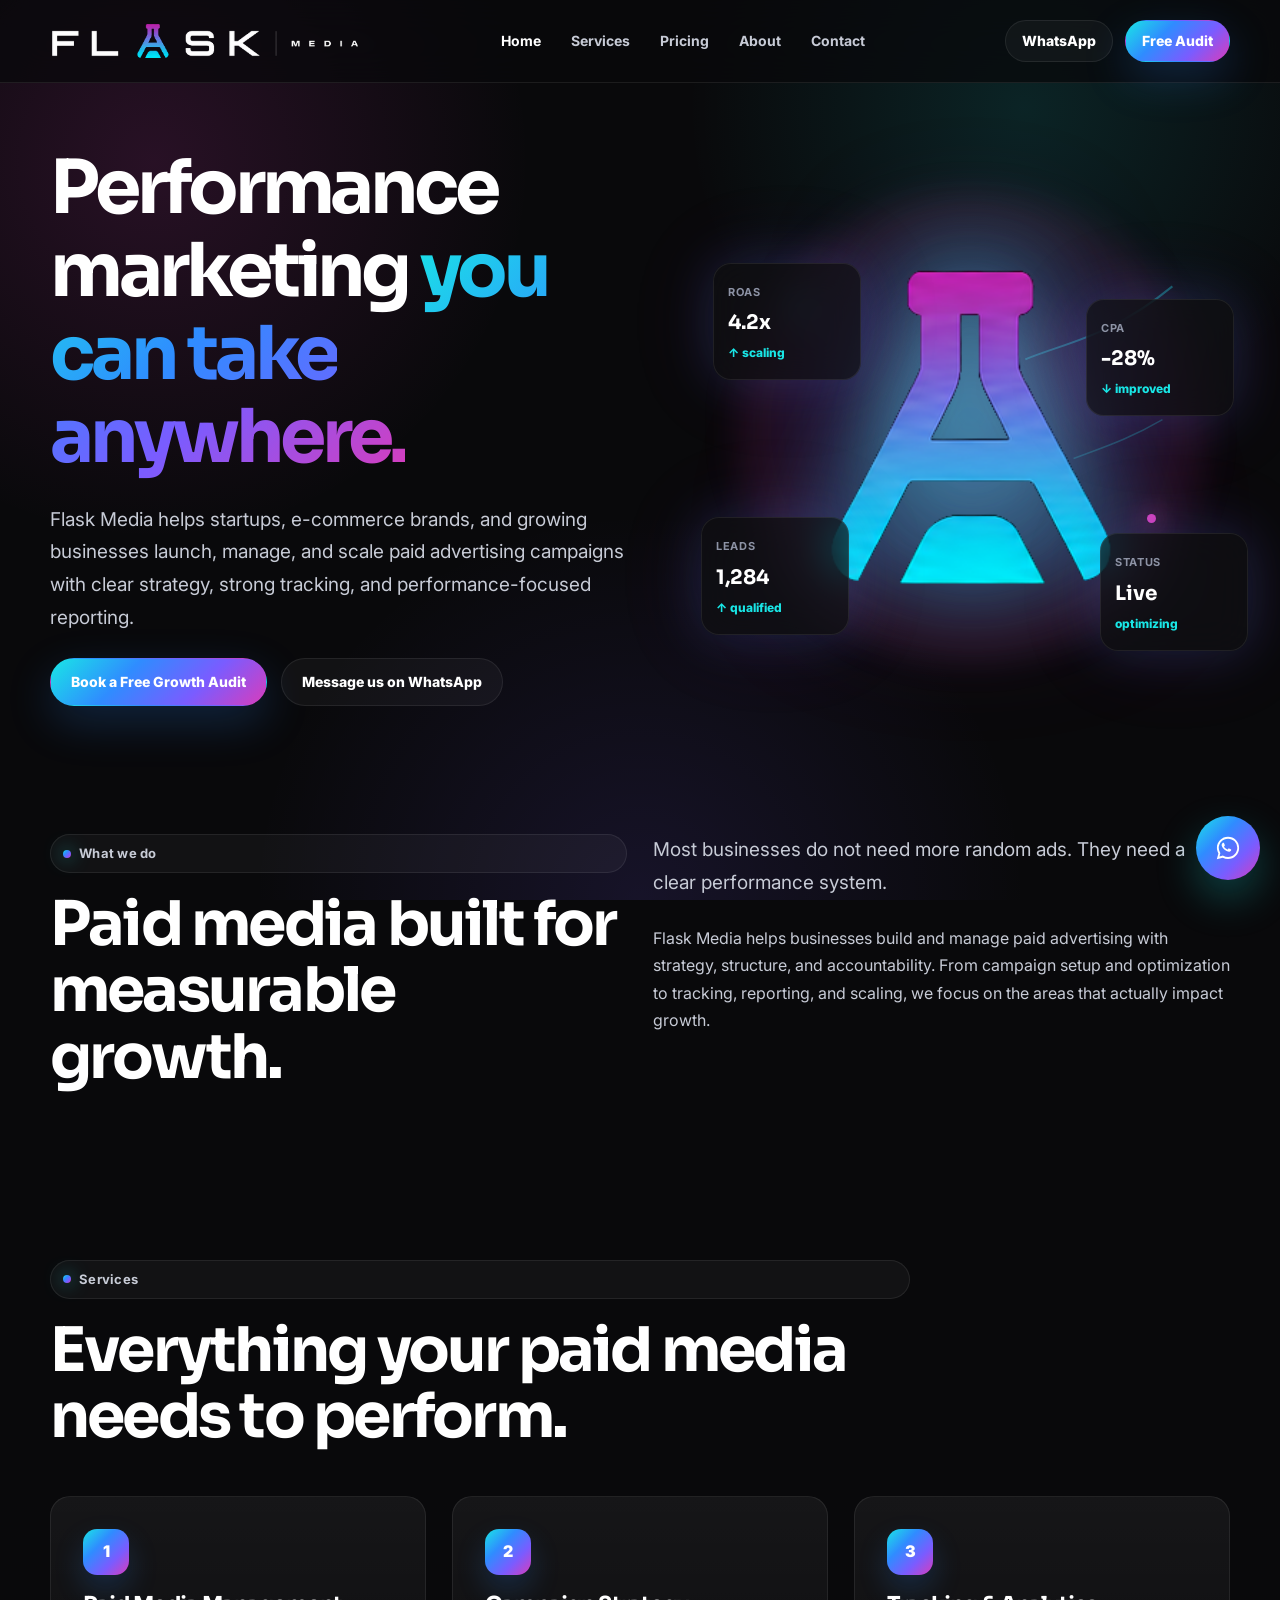
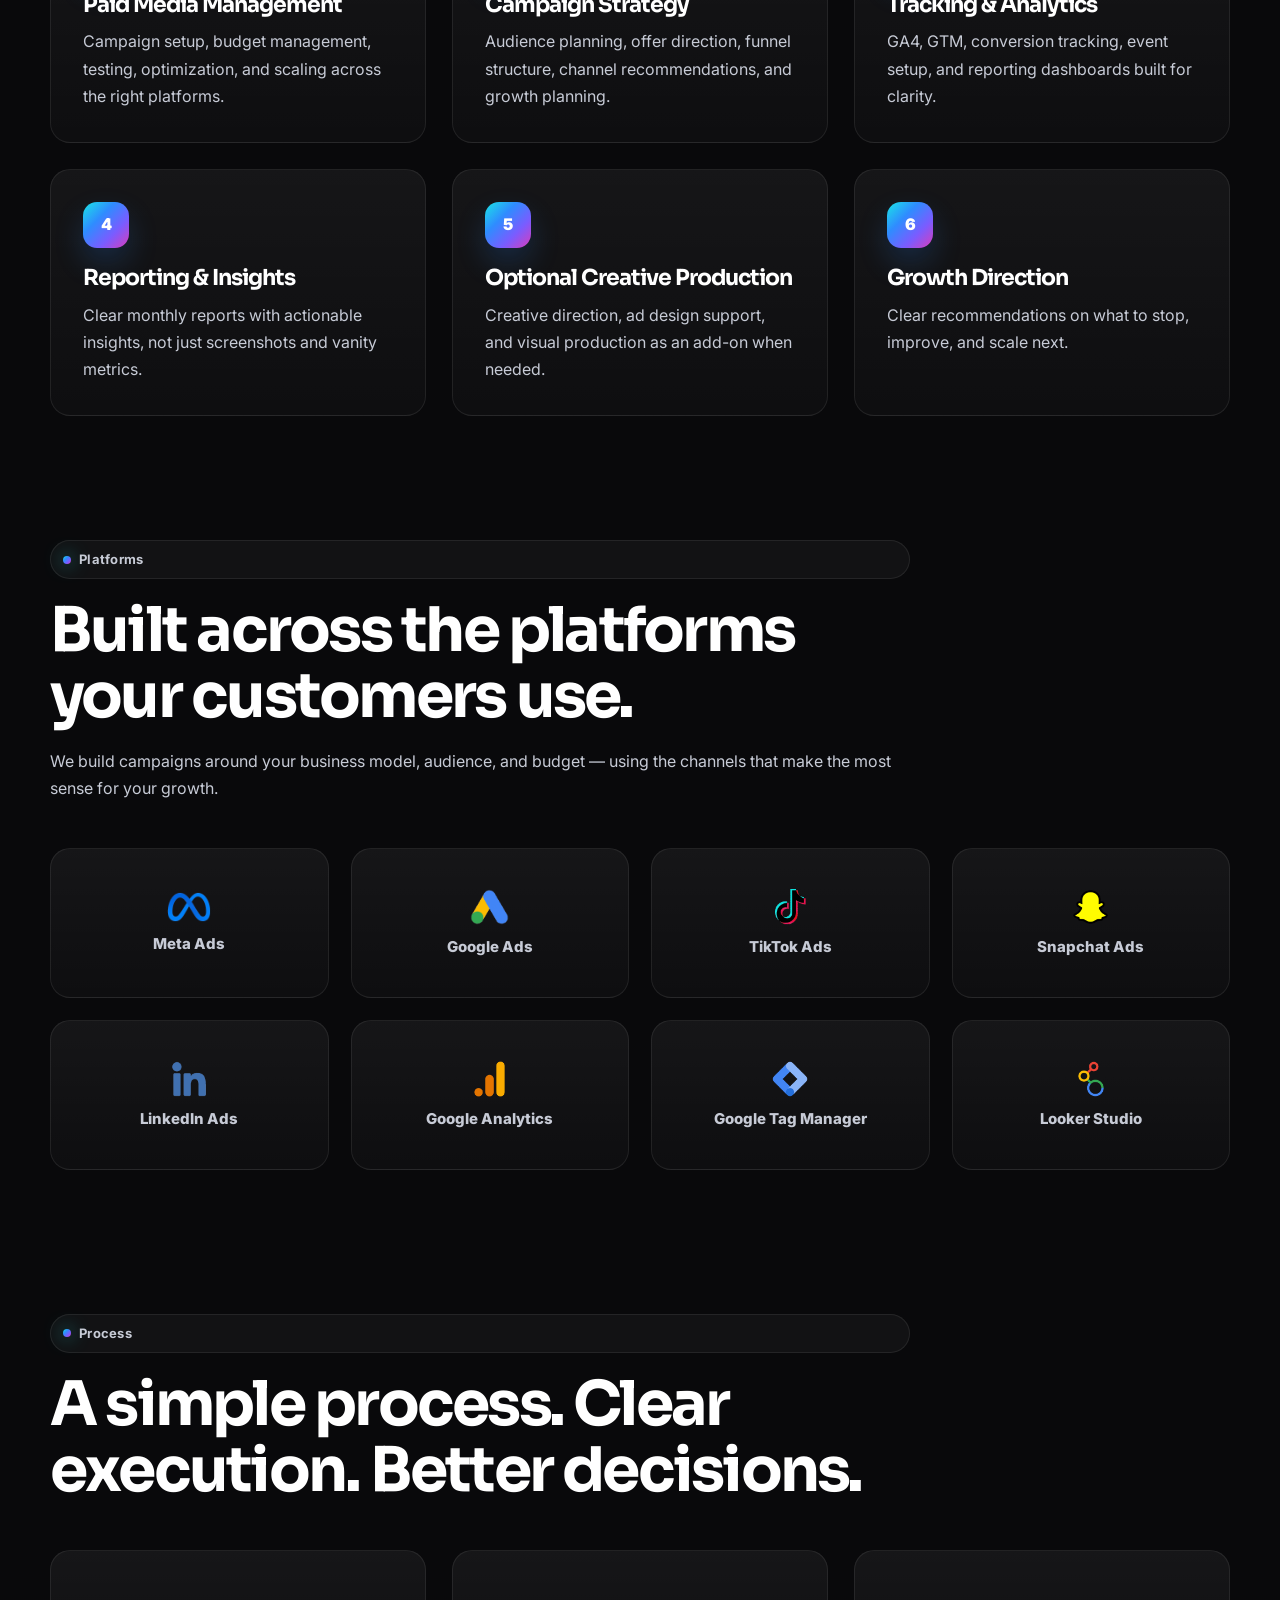
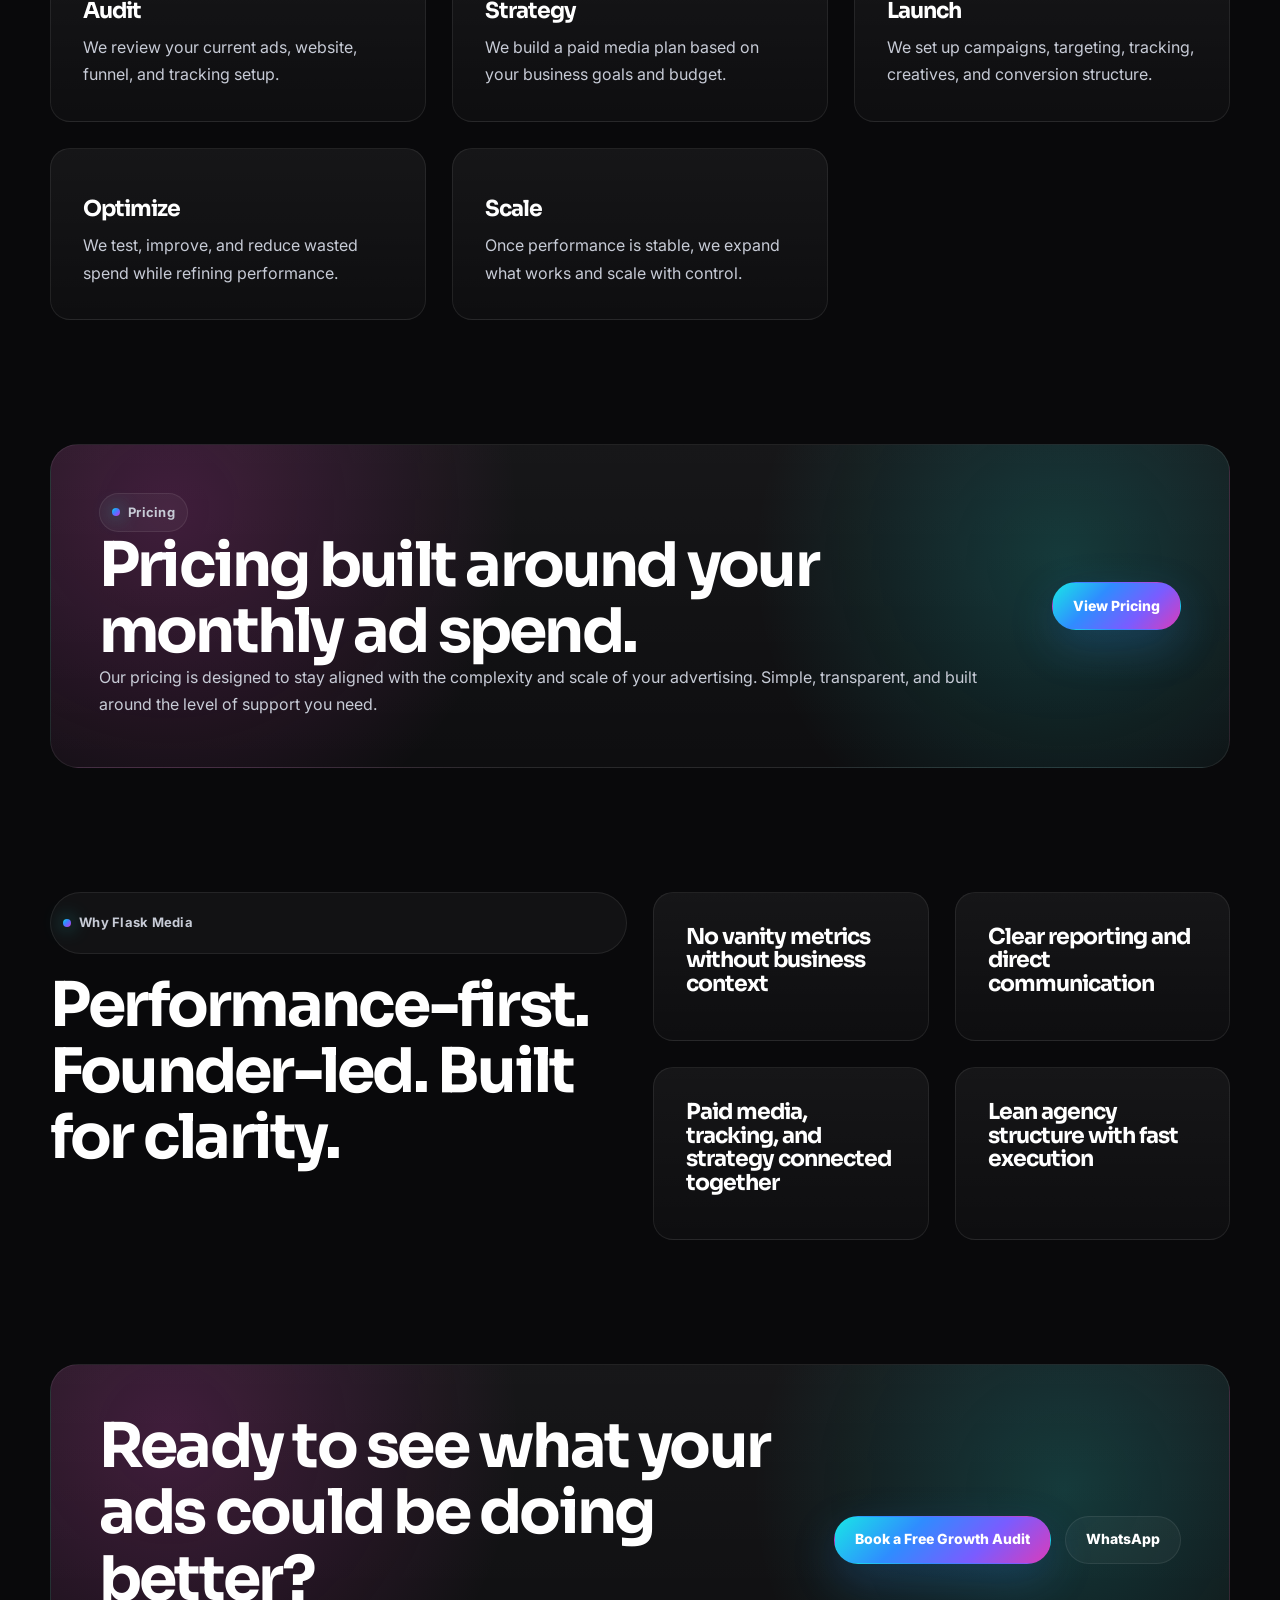
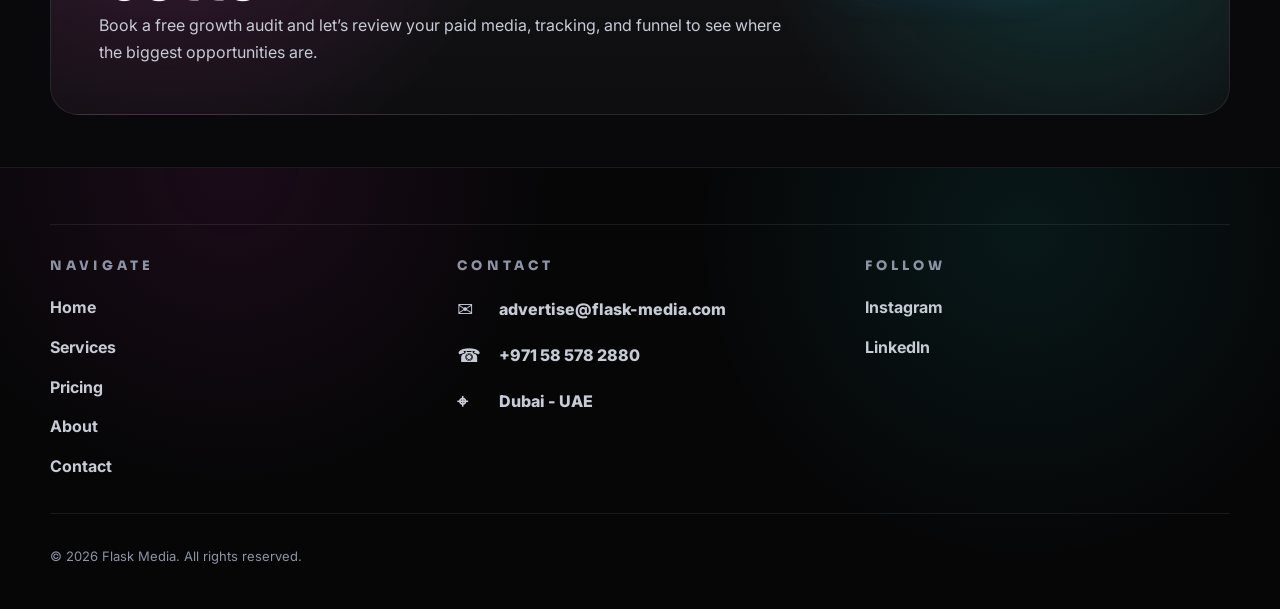
==== index.html @ ee236c41 "update" ====
<!doctype html>
<html lang="en">

<head>
  <!-- Google Tag Manager -->
  <script>(function (w, d, s, l, i) {
      w[l] = w[l] || []; w[l].push({
        'gtm.start':
          new Date().getTime(), event: 'gtm.js'
      }); var f = d.getElementsByTagName(s)[0],
        j = d.createElement(s), dl = l != 'dataLayer' ? '&l=' + l : ''; j.async = true; j.src =
          'https://www.googletagmanager.com/gtm.js?id=' + i + dl; f.parentNode.insertBefore(j, f);
    })(window, document, 'script', 'dataLayer', 'GTM-PZXGPVW9');</script>
  <!-- End Google Tag Manager -->
  <meta charset="utf-8">
  <meta name="viewport" content="width=device-width, initial-scale=1">
  <title>Flask Media | Performance Marketing Agency</title>
  <meta name="description"
    content="Paid media management, tracking, reporting, and growth strategy for startups, e-commerce brands, and growing businesses.">
  <meta property="og:title" content="Flask Media | Performance Marketing Agency">
  <meta property="og:description" content="Performance marketing you can take anywhere.">
  <meta property="og:image" content="assets/images/og-image.jpg">
  <link rel="icon" href="assets/images/favicon.png">
  <link rel="stylesheet" href="assets/css/style.css">
</head>

<body>
  <header class="site-header">
    <div class="container nav-wrap"><a class="logo" href="index.html"><img src="assets/images/flask-media-logo.png"
          alt="Flask Media logo"><span class="logo-fallback" style="display:none">FLASK MEDIA</span></a>
      <nav class="nav-links"><a class="active" href="index.html">Home</a><a href="services.html">Services</a><a
          href="pricing.html">Pricing</a><a href="about.html">About</a><a href="contact.html">Contact</a></nav>
      <div class="header-actions"><a class="btn btn-secondary btn-small" data-whatsapp>WhatsApp</a><a
          class="btn btn-primary btn-small" href="contact.html">Free Audit</a><button class="mobile-toggle"
          aria-label="Open menu"><span></span><span></span><span></span></button></div>
    </div>
  </header>
  <main>
    <section class="hero">
      <div class="container hero-grid">
        <div class="hero-copy reveal">
          <h1>Performance marketing <span class="gradient-text">you can take anywhere.</span></h1>
          <p class="lead">Flask Media helps startups, e-commerce brands, and growing businesses launch, manage, and
            scale paid advertising campaigns with clear strategy, strong tracking, and performance-focused reporting.
          </p>
          <div class="hero-ctas"><a href="contact.html" class="btn btn-primary">Book a Free Growth Audit</a><a
              class="btn btn-secondary" data-whatsapp>Message us on WhatsApp</a></div>
        </div>
        <div class="hero-visual reveal">
          <div class="hero-orb"></div><svg class="signal-lines" viewBox="0 0 520 520" fill="none" aria-hidden="true">
            <path d="M48 350 C122 278 176 322 238 242 C306 156 362 192 462 110" stroke="url(#lineGrad)" stroke-width="2"
              opacity=".65" />
            <path d="M72 390 C160 360 202 412 282 332 C336 280 384 284 452 244" stroke="url(#lineGrad)"
              stroke-width="1.5" opacity=".45" />
            <defs>
              <linearGradient id="lineGrad" x1="0" y1="0" x2="520" y2="0">
                <stop stop-color="#19E6E6" />
                <stop offset=".55" stop-color="#7A5CFF" />
                <stop offset="1" stop-color="#D93CBB" />
              </linearGradient>
            </defs>
          </svg>
          <div class="hero-emblem">
            <div class="orbit"></div>
            <div class="brand-emblem-core"><span class="emblem-halo"></span><img class="emblem-img"
                src="assets/images/flask-media-emblem.png" alt="Flask Media animated emblem"></div>
          </div>
          <div class="metric-card metric-1"><small>ROAS</small><strong>4.2x</strong><span class="up">↑ scaling</span>
          </div>
          <div class="metric-card metric-2"><small>CPA</small><strong>-28%</strong><span class="up">↓ improved</span>
          </div>
          <div class="metric-card metric-3"><small>Leads</small><strong>1,284</strong><span class="up">↑
              qualified</span></div>
          <div class="metric-card metric-4"><small>Status</small><strong>Live</strong><span class="up">optimizing</span>
          </div>
        </div>
      </div>
    </section>
    <section class="section">
      <div class="container grid-2">
        <div class="section-head reveal"><span class="eyebrow">What we do</span>
          <h2>Paid media built for measurable growth.</h2>
        </div>
        <div class="reveal">
          <p class="lead">Most businesses do not need more random ads. They need a clear performance system.</p><br>
          <p>Flask Media helps businesses build and manage paid advertising with strategy, structure, and
            accountability. From campaign setup and optimization to tracking, reporting, and scaling, we focus on the
            areas that actually impact growth.</p>
        </div>
      </div>
    </section>
    <section class="section section-tight">
      <div class="container">
        <div class="section-head reveal"><span class="eyebrow">Services</span>
          <h2>Everything your paid media needs to perform.</h2>
        </div>
        <div class="grid-3">
          <article class="card reveal">
            <div class="icon-badge">1</div>
            <h3>Paid Media Management</h3>
            <p>Campaign setup, budget management, testing, optimization, and scaling across the right platforms.</p>
          </article>
          <article class="card reveal">
            <div class="icon-badge">2</div>
            <h3>Campaign Strategy</h3>
            <p>Audience planning, offer direction, funnel structure, channel recommendations, and growth planning.</p>
          </article>
          <article class="card reveal">
            <div class="icon-badge">3</div>
            <h3>Tracking & Analytics</h3>
            <p>GA4, GTM, conversion tracking, event setup, and reporting dashboards built for clarity.</p>
          </article>
          <article class="card reveal">
            <div class="icon-badge">4</div>
            <h3>Reporting & Insights</h3>
            <p>Clear monthly reports with actionable insights, not just screenshots and vanity metrics.</p>
          </article>
          <article class="card reveal">
            <div class="icon-badge">5</div>
            <h3>Optional Creative Production</h3>
            <p>Creative direction, ad design support, and visual production as an add-on when needed.</p>
          </article>
          <article class="card reveal">
            <div class="icon-badge">6</div>
            <h3>Growth Direction</h3>
            <p>Clear recommendations on what to stop, improve, and scale next.</p>
          </article>
        </div>
      </div>
    </section>
    <section class="section">
      <div class="container">
        <div class="section-head reveal"><span class="eyebrow">Platforms</span>
          <h2>Built across the platforms your customers use.</h2>
          <p>We build campaigns around your business model, audience, and budget — using the channels that make the most
            sense for your growth.</p>
        </div>
        <div class="grid-4">
          <div class="card platform-card reveal">
  <img class="platform-logo" src="assets/images/platforms/meta.svg" alt="Meta Ads logo">
  <strong>Meta Ads</strong>
</div>

<div class="card platform-card reveal">
  <img class="platform-logo" src="assets/images/platforms/google-ads.svg" alt="Google Ads logo">
  <strong>Google Ads</strong>
</div>

<div class="card platform-card reveal">
  <img class="platform-logo" src="assets/images/platforms/tiktok.svg" alt="TikTok Ads logo">
  <strong>TikTok Ads</strong>
</div>

<div class="card platform-card reveal">
  <img class="platform-logo" src="assets/images/platforms/snapchat.svg" alt="Snapchat Ads logo">
  <strong>Snapchat Ads</strong>
</div>

<div class="card platform-card reveal">
  <img class="platform-logo" src="assets/images/platforms/linkedin.svg" alt="LinkedIn Ads logo">
  <strong>LinkedIn Ads</strong>
</div>

<div class="card platform-card reveal">
  <img class="platform-logo" src="assets/images/platforms/google-analytics.svg" alt="Google Analytics logo">
  <strong>Google Analytics</strong>
</div>

<div class="card platform-card reveal">
  <img class="platform-logo" src="assets/images/platforms/gtm.svg" alt="Google Tag Manager logo">
  <strong>Google Tag Manager</strong>
</div>

<div class="card platform-card reveal">
  <img class="platform-logo" src="assets/images/platforms/looker-studio.svg" alt="Looker Studio logo">
  <strong>Looker Studio</strong>
</div>
        </div>
      </div>
    </section>
    <section class="section">
      <div class="container">
        <div class="section-head reveal"><span class="eyebrow">Process</span>
          <h2>A simple process. Clear execution. Better decisions.</h2>
        </div>
        <div class="grid-3 process">
          <article class="card process-card reveal">
            <h3>Audit</h3>
            <p>We review your current ads, website, funnel, and tracking setup.</p>
          </article>
          <article class="card process-card reveal">
            <h3>Strategy</h3>
            <p>We build a paid media plan based on your business goals and budget.</p>
          </article>
          <article class="card process-card reveal">
            <h3>Launch</h3>
            <p>We set up campaigns, targeting, tracking, creatives, and conversion structure.</p>
          </article>
          <article class="card process-card reveal">
            <h3>Optimize</h3>
            <p>We test, improve, and reduce wasted spend while refining performance.</p>
          </article>
          <article class="card process-card reveal">
            <h3>Scale</h3>
            <p>Once performance is stable, we expand what works and scale with control.</p>
          </article>
        </div>
      </div>
    </section>
    <section class="section-tight">
      <div class="container cta-band reveal">
        <div><span class="eyebrow">Pricing</span>
          <h2>Pricing built around your monthly ad spend.</h2>
          <p>Our pricing is designed to stay aligned with the complexity and scale of your advertising. Simple,
            transparent, and built around the level of support you need.</p>
        </div><a class="btn btn-primary" href="pricing.html">View Pricing</a>
      </div>
    </section>
    <section class="section">
      <div class="container grid-2">
        <div class="section-head reveal"><span class="eyebrow">Why Flask Media</span>
          <h2>Performance-first. Founder-led. Built for clarity.</h2>
        </div>
        <div class="grid-2">
          <div class="card reveal">
            <h3>No vanity metrics without business context</h3>
          </div>
          <div class="card reveal">
            <h3>Clear reporting and direct communication</h3>
          </div>
          <div class="card reveal">
            <h3>Paid media, tracking, and strategy connected together</h3>
          </div>
          <div class="card reveal">
            <h3>Lean agency structure with fast execution</h3>
          </div>
        </div>
      </div>
    </section>
    <section class="section-tight">
      <div class="container cta-band reveal">
        <div>
          <h2>Ready to see what your ads could be doing better?</h2>
          <p>Book a free growth audit and let’s review your paid media, tracking, and funnel to see where the biggest
            opportunities are.</p>
        </div>
        <div class="hero-ctas"><a class="btn btn-primary" href="contact.html">Book a Free Growth Audit</a><a
            class="btn btn-secondary" data-whatsapp>WhatsApp</a></div>
      </div>
    </section>
  </main>
  <footer class="site-footer">
    <div class="container">
      <div class="footer-directory">
        <div class="footer-column">
          <h3>NAVIGATE</h3>
          <div class="footer-links">
            <a href="index.html">Home</a>
            <a href="services.html">Services</a>
            <a href="pricing.html">Pricing</a>
            <a href="about.html">About</a>
            <a href="contact.html">Contact</a>
          </div>
        </div>

        <div class="footer-column">
          <h3>CONTACT</h3>
          <div class="footer-contact-list">
            <a href="mailto:advertise@flask-media.com">
              <span class="contact-icon" aria-hidden="true">✉</span>
              <span>advertise@flask-media.com</span>
            </a>
            <a href="tel:+971585782880">
              <span class="contact-icon" aria-hidden="true">☎</span>
              <span>+971 58 578 2880</span>
            </a>
            <span class="footer-location">
              <span class="contact-icon" aria-hidden="true">⌖</span>
              <span>Dubai - UAE</span>
            </span>
          </div>
        </div>

        <div class="footer-column">
          <h3>FOLLOW</h3>
          <div class="footer-links">
            <a href="https://www.instagram.com/" target="_blank" rel="noopener">Instagram</a>
            <a href="https://www.linkedin.com/" target="_blank" rel="noopener">LinkedIn</a>
          </div>
        </div>
      </div>

      <div class="copyright">
        <span>© 2026 Flask Media. All rights reserved.</span>
      </div>
    </div>
  </footer><a class="whatsapp-float" data-whatsapp aria-label="Chat on WhatsApp"><svg class="whatsapp-icon"
      viewBox="0 0 32 32" aria-hidden="true" focusable="false">
      <path fill="currentColor"
        d="M19.11 17.35c-.27-.14-1.6-.79-1.85-.88-.25-.09-.43-.14-.61.14-.18.27-.7.88-.85 1.06-.16.18-.31.2-.58.07-.27-.14-1.13-.42-2.15-1.34-.8-.71-1.34-1.59-1.5-1.86-.16-.27-.02-.42.12-.56.12-.12.27-.31.41-.47.14-.16.18-.27.27-.45.09-.18.05-.34-.02-.47-.07-.14-.61-1.47-.84-2.02-.22-.53-.44-.46-.61-.47l-.52-.01c-.18 0-.47.07-.72.34-.25.27-.95.93-.95 2.27s.97 2.63 1.11 2.81c.14.18 1.9 2.89 4.6 4.05.64.28 1.14.45 1.53.57.64.2 1.22.17 1.68.1.51-.08 1.6-.65 1.83-1.28.23-.63.23-1.17.16-1.28-.06-.11-.25-.18-.52-.32Z" />
      <path fill="currentColor"
        d="M16.02 3.2c-7 0-12.68 5.66-12.68 12.64 0 2.23.59 4.42 1.71 6.34L3.2 28.8l6.78-1.79a12.74 12.74 0 0 0 6.03 1.53h.01c7 0 12.68-5.66 12.68-12.65 0-3.38-1.32-6.55-3.71-8.94A12.58 12.58 0 0 0 16.02 3.2Zm0 23.17h-.01a10.58 10.58 0 0 1-5.39-1.48l-.39-.23-4.02 1.06 1.07-3.91-.25-.4a10.49 10.49 0 0 1-1.63-5.57c0-5.82 4.77-10.55 10.63-10.55 2.83 0 5.49 1.1 7.5 3.1a10.45 10.45 0 0 1 3.12 7.46c0 5.82-4.78 10.56-10.64 10.56Z" />
    </svg></a>
  <script src="assets/js/main.js"></script>
</body>

</html>
---- assets/css/style.css ----
@import url('https://fonts.googleapis.com/css2?family=Inter:wght@400;500;600;700;800&family=Sora:wght@500;600;700;800&display=swap');

:root {
  --bg-primary: #09090B;
  --bg-secondary: #111216;
  --bg-tertiary: #171922;
  --text-primary: #FFFFFF;
  --text-secondary: #C7CBD6;
  --text-muted: #8D93A5;
  --border-soft: rgba(255, 255, 255, 0.08);
  --card-bg: rgba(255, 255, 255, 0.04);
  --cyan: #19E6E6;
  --blue: #2F8CFF;
  --purple: #7A5CFF;
  --magenta: #D93CBB;
  --gradient-brand: linear-gradient(135deg, #19E6E6 0%, #2F8CFF 35%, #7A5CFF 68%, #D93CBB 100%);
  --gradient-soft: linear-gradient(135deg, rgba(25, 230, 230, 0.18) 0%, rgba(47, 140, 255, 0.18) 35%, rgba(122, 92, 255, 0.18) 68%, rgba(217, 60, 187, 0.18) 100%);
  --shadow-glow: 0 0 52px rgba(47, 140, 255, .18), 0 0 90px rgba(217, 60, 187, .12);
  --radius-xl: 28px;
  --radius-lg: 20px;
  --max-width: 1180px;
}

* {
  box-sizing: border-box;
}

html {
  scroll-behavior: smooth;
}

body {
  margin: 0;
  font-family: Inter, system-ui, -apple-system, BlinkMacSystemFont, 'Segoe UI', sans-serif;
  background: var(--bg-primary);
  color: var(--text-primary);
  line-height: 1.6;
  overflow-x: hidden;
}

body::before {
  content: '';
  position: fixed;
  inset: 0;
  pointer-events: none;
  z-index: -3;
  background:
    radial-gradient(circle at 12% 18%, rgba(217, 60, 187, .15), transparent 28%),
    radial-gradient(circle at 80% 12%, rgba(25, 230, 230, .12), transparent 26%),
    radial-gradient(circle at 50% 100%, rgba(122, 92, 255, .12), transparent 35%),
    #09090B;
}

a {
  color: inherit;
  text-decoration: none;
}

img {
  max-width: 100%;
  display: block;
}

.container {
  width: min(var(--max-width), calc(100% - 48px));
  margin-inline: auto;
}

.section {
  padding: 72px 0;
  position: relative;
}

.section-tight {
  padding: 52px 0;
}

.eyebrow {
  display: inline-flex;
  align-items: center;
  gap: 8px;
  padding: 8px 12px;
  border: 1px solid var(--border-soft);
  border-radius: 999px;
  background: rgba(255, 255, 255, .04);
  color: var(--text-secondary);
  font-size: 13px;
  font-weight: 700;
  letter-spacing: .02em;
}

.eyebrow::before {
  content: '';
  width: 8px;
  height: 8px;
  border-radius: 999px;
  background: var(--gradient-brand);
  box-shadow: 0 0 18px rgba(25, 230, 230, .75);
}

h1,
h2,
h3,
h4 {
  font-family: Sora, Inter, sans-serif;
  line-height: 1.08;
  letter-spacing: -0.045em;
  margin: 0;
}

h1 {
  font-size: clamp(48px, 7vw, 90px);
}

h2 {
  font-size: clamp(40px, 4.8vw, 64px);
}

h3 {
  font-size: clamp(20px, 1.9vw, 22px);
}

p {
  color: var(--text-secondary);
  margin: 0;
  font-size: 16px;
  line-height: 1.7;
}

.lead {
  font-size: clamp(17px, 1.6vw, 19px);
  max-width: 760px;
  line-height: 1.72;
}

.gradient-text {
  background: var(--gradient-brand);
  -webkit-background-clip: text;
  background-clip: text;
  color: transparent;
}

.site-header {
  position: sticky;
  top: 0;
  z-index: 50;
  backdrop-filter: blur(18px);
  background: rgba(9, 9, 11, .74);
  border-bottom: 1px solid var(--border-soft);
}

.nav-wrap {
  display: flex;
  align-items: center;
  justify-content: space-between;
  height: 82px;
}

.logo {
  display: inline-flex;
  align-items: center;
  gap: 12px;
}

.logo img {
  height: 46px;
  width: auto;
  max-width: 310px;
  object-fit: contain;
  background: transparent;
}

.logo-fallback {
  font-family: Sora, sans-serif;
  font-weight: 800;
  letter-spacing: .08em;
}

.nav-links {
  display: flex;
  align-items: center;
  gap: 30px;
  color: var(--text-secondary);
  font-weight: 700;
  font-size: 14px;
}

.nav-links a {
  transition: color .2s ease;
}

.nav-links a:hover,
.nav-links a.active {
  color: var(--text-primary);
}

.header-actions {
  display: flex;
  align-items: center;
  gap: 12px;
}

.mobile-toggle {
  display: none;
  border: 1px solid var(--border-soft);
  background: rgba(255, 255, 255, .04);
  color: #fff;
  border-radius: 12px;
  width: 44px;
  height: 44px;
  cursor: pointer;
}

.mobile-toggle span {
  display: block;
  width: 18px;
  height: 2px;
  background: #fff;
  margin: 4px auto;
  border-radius: 2px;
}

.btn {
  display: inline-flex;
  align-items: center;
  justify-content: center;
  gap: 10px;
  min-height: 48px;
  padding: 0 20px;
  border-radius: 999px;
  font-weight: 800;
  font-size: 14px;
  border: 1px solid transparent;
  transition: transform .2s ease, box-shadow .2s ease, background .2s ease, border-color .2s ease;
  cursor: pointer;
}

.btn:hover {
  transform: translateY(-2px);
}

.btn-primary {
  background: var(--gradient-brand);
  color: white;
  box-shadow: 0 16px 45px rgba(47, 140, 255, .22);
}

.btn-secondary {
  background: rgba(255, 255, 255, .04);
  border-color: var(--border-soft);
  color: var(--text-primary);
}

.btn-secondary:hover {
  border-color: rgba(255, 255, 255, .18);
  background: rgba(255, 255, 255, .07);
}

.btn-small {
  min-height: 42px;
  padding: 0 16px;
}

.hero {
  padding: 64px 0 56px;
  min-height: auto;
  display: flex;
  align-items: center;
}

.hero-grid {
  display: grid;
  grid-template-columns: 1.08fr .92fr;
  align-items: center;
  gap: 56px;
}

.hero-copy {
  display: grid;
  gap: 28px;
}

.hero-copy h1 {
  font-size: clamp(44px, 5.8vw, 78px);
  line-height: 1.12;
  letter-spacing: -0.055em;
  max-width: 740px;
}

.hero-copy h1 span {
  display: inline;
}

.hero-ctas {
  display: flex;
  flex-wrap: wrap;
  gap: 14px;
}

.hero-pills {
  display: none;
}

.pill {
  padding: 9px 12px;
  border: 1px solid var(--border-soft);
  border-radius: 999px;
  color: var(--text-secondary);
  background: rgba(255, 255, 255, .035);
  font-size: 13px;
  font-weight: 700;
}

.hero-visual {
  min-height: 500px;
  position: relative;
  display: grid;
  place-items: center;
  perspective: 1100px;
}

.hero-orb {
  position: absolute;
  width: 470px;
  height: 470px;
  background: radial-gradient(circle, rgba(25, 230, 230, .22), rgba(122, 92, 255, .15) 42%, rgba(217, 60, 187, .1) 61%, transparent 72%);
  filter: blur(12px);
  animation: pulseGlow 4.8s ease-in-out infinite;
}

.hero-emblem {
  position: relative;
  width: min(420px, 88vw);
  height: min(420px, 88vw);
  border-radius: 42px;
  transform-style: preserve-3d;
  animation: float 5.5s ease-in-out infinite;
}

.brand-emblem-core {
  position: absolute;
  inset: 0;
  display: grid;
  place-items: center;
}

.emblem-halo {
  position: absolute;
  width: 300px;
  height: 300px;
  border-radius: 999px;
  background:
    radial-gradient(circle at 48% 44%, rgba(25, 230, 230, .25), transparent 48%),
    radial-gradient(circle at 56% 36%, rgba(217, 60, 187, .22), transparent 54%),
    radial-gradient(circle at 50% 60%, rgba(122, 92, 255, .18), transparent 62%);
  filter: blur(18px);
  animation: pulseGlow 4.8s ease-in-out infinite;
}

.emblem-img {
  position: relative;
  z-index: 2;
  width: min(230px, 54vw);
  height: auto;
  object-fit: contain;
  filter: drop-shadow(0 0 22px rgba(25, 230, 230, .28)) drop-shadow(0 0 26px rgba(217, 60, 187, .18));
  animation: emblemBreath 5.5s ease-in-out infinite;
}

.emblem-svg {
  width: 100%;
  height: 100%;
  overflow: visible;
  filter: drop-shadow(0 0 26px rgba(25, 230, 230, .2)) drop-shadow(0 0 28px rgba(217, 60, 187, .15));
}

.emblem-stroke {
  stroke-dasharray: 780;
  stroke-dashoffset: 780;
  animation: drawStroke 2.6s ease forwards, shimmer 6s linear infinite 2.5s;
}

.orbit {
  position: absolute;
  inset: 0;
  border-radius: 50%;
  animation: rotateOrbit 13s linear infinite;
}

.orbit::before,
.orbit::after {
  content: '';
  position: absolute;
  width: 9px;
  height: 9px;
  border-radius: 50%;
  background: var(--cyan);
  box-shadow: 0 0 22px var(--cyan);
}

.orbit::before {
  top: 22%;
  left: 10%;
}

.orbit::after {
  right: 8%;
  bottom: 28%;
  background: var(--magenta);
  box-shadow: 0 0 22px var(--magenta);
}

.metric-card {
  position: absolute;
  width: 148px;
  padding: 14px;
  background: rgba(17, 18, 22, .66);
  border: 1px solid var(--border-soft);
  border-radius: 18px;
  backdrop-filter: blur(18px);
  box-shadow: var(--shadow-glow);
  animation: metricFloat 5s ease-in-out infinite;
}

.metric-card small {
  color: var(--text-muted);
  font-weight: 700;
  font-size: 11px;
  text-transform: uppercase;
  letter-spacing: .06em;
}

.metric-card strong {
  display: block;
  font-family: Sora, sans-serif;
  font-size: 20px;
  margin-top: 4px;
}

.metric-card .up {
  color: var(--cyan);
  font-size: 12px;
  font-weight: 800;
}

.metric-1 {
  left: 0;
  top: 86px;
}

.metric-2 {
  right: -4px;
  top: 122px;
  animation-delay: -.6s;
}

.metric-3 {
  left: 26px;
  bottom: 78px;
  animation-delay: -1.2s;
}

.metric-4 {
  right: 34px;
  bottom: 58px;
  animation-delay: -1.8s;
}

.signal-lines {
  position: absolute;
  inset: 0;
  opacity: .55;
}

.signal-lines path {
  stroke-dasharray: 320;
  stroke-dashoffset: 320;
  animation: drawLine 5s ease-in-out infinite;
}

.grid-2 {
  display: grid;
  grid-template-columns: 1fr 1fr;
  gap: 26px;
}

.grid-3 {
  display: grid;
  grid-template-columns: repeat(3, 1fr);
  gap: 26px;
}

.grid-4 {
  display: grid;
  grid-template-columns: repeat(4, 1fr);
  gap: 22px;
}

.section-head {
  display: grid;
  gap: 18px;
  margin-bottom: 46px;
  max-width: 860px;
}

.card {
  position: relative;
  padding: 32px;
  border: 1px solid var(--border-soft);
  background: linear-gradient(180deg, rgba(255, 255, 255, .055), rgba(255, 255, 255, .025));
  border-radius: var(--radius-lg);
  overflow: hidden;
  transition: transform .24s ease, border-color .24s ease, background .24s ease;
}

.card::before {
  content: '';
  position: absolute;
  inset: 0;
  background: var(--gradient-soft);
  opacity: 0;
  transition: opacity .24s ease;
  pointer-events: none;
}

.card:hover {
  transform: translateY(-6px);
  border-color: rgba(255, 255, 255, .18);
}

.card:hover::before {
  opacity: 1;
}

.card>* {
  position: relative;
  z-index: 1;
}

.icon-badge {
  width: 46px;
  height: 46px;
  border-radius: 14px;
  background: var(--gradient-brand);
  display: grid;
  place-items: center;
  font-weight: 900;
  margin-bottom: 18px;
  box-shadow: 0 14px 30px rgba(47, 140, 255, .2);
}

.card h3 {
  margin-bottom: 12px;
}

.card ul,
.price-card ul {
  padding-left: 18px;
  margin: 18px 0 0;
  color: var(--text-secondary);
}

.card li,
.price-card li {
  margin: 8px 0;
}

.platform-card {
  min-height: 150px;
  padding: 22px 16px;
  text-align: center;
  font-weight: 800;
  color: var(--text-secondary);
  display: flex;
  flex-direction: column;
  align-items: center;
  justify-content: center;
}

.platform-card span {
  display: none;
}

.process {
  counter-reset: step;
}

.process-card::before {
  counter-increment: step;
  content: '0' counter(step);
  font-family: Sora, sans-serif;
  font-size: 14px;
  font-weight: 900;
  color: transparent;
  background: var(--gradient-brand);
  -webkit-background-clip: text;
  background-clip: text;
}

.process-card h3 {
  margin-top: 16px;
}

.cta-band {
  padding: 48px;
  border: 1px solid var(--border-soft);
  border-radius: var(--radius-xl);
  background:
    radial-gradient(circle at 10% 20%, rgba(217, 60, 187, .22), transparent 32%),
    radial-gradient(circle at 86% 36%, rgba(25, 230, 230, .18), transparent 30%),
    linear-gradient(180deg, rgba(255, 255, 255, .06), rgba(255, 255, 255, .025));
  display: grid;
  grid-template-columns: 1fr auto;
  gap: 28px;
  align-items: center;
}

.page-hero {
  padding: 80px 0 52px;
  border-bottom: 1px solid var(--border-soft);
}

.page-hero .section-head {
  margin-bottom: 0;
}

.page-hero h1 {
  font-size: clamp(62px, 7.2vw, 102px);
  max-width: 11ch;
}

.page-hero .lead {
  max-width: 760px;
}

.price-card {
  display: flex;
  flex-direction: column;
  min-height: 100%;
}

.price-card .tier {
  color: var(--text-muted);
  font-weight: 800;
  text-transform: uppercase;
  font-size: 12px;
  letter-spacing: .08em;
}

.price-card .price {
  font-family: Sora, sans-serif;
  font-size: 30px;
  line-height: 1.05;
  margin: 22px 0 10px;
}

.price-card .setup {
  color: var(--text-muted);
  font-size: 14px;
  margin-bottom: 4px;
}

.price-card .btn {
  margin-top: auto;
  align-self: flex-start;
}

.form-wrap {
  display: grid;
  grid-template-columns: .82fr 1.18fr;
  gap: 26px;
  align-items: start;
}

.contact-panel {
  position: sticky;
  top: 100px;
}

.form-card {
  padding: 30px;
}

.form-grid {
  display: grid;
  grid-template-columns: 1fr 1fr;
  gap: 16px;
}

.field {
  display: grid;
  gap: 7px;
}

.field.full {
  grid-column: 1 / -1;
}

label {
  color: var(--text-secondary);
  font-weight: 800;
  font-size: 13px;
}

input,
select,
textarea {
  width: 100%;
  background: rgba(255, 255, 255, .045);
  border: 1px solid var(--border-soft);
  color: var(--text-primary);
  border-radius: 14px;
  min-height: 48px;
  padding: 12px 14px;
  font: inherit;
  outline: none;
}

textarea {
  min-height: 140px;
  resize: vertical;
}

input:focus,
select:focus,
textarea:focus {
  border-color: rgba(25, 230, 230, .55);
  box-shadow: 0 0 0 4px rgba(25, 230, 230, .08);
}

select option {
  color: #111;
}













.whatsapp-float {
  position: fixed;
  right: 20px;
  bottom: 20px;
  z-index: 60;
  width: 64px;
  height: 64px;
  border-radius: 999px;
  display: grid;
  place-items: center;
  background: var(--gradient-brand);
  box-shadow: 0 18px 42px rgba(25, 230, 230, .26);
  color: #fff;
  transition: transform .2s ease, box-shadow .2s ease;
}

.whatsapp-float:hover {
  transform: translateY(-2px) scale(1.03);
  box-shadow: 0 22px 48px rgba(25, 230, 230, .3);
}

.whatsapp-icon {
  width: 28px;
  height: 28px;
  display: block;
}

.reveal {
  opacity: 0;
  transform: translateY(22px);
  transition: opacity .65s ease, transform .65s ease;
}

.reveal.visible {
  opacity: 1;
  transform: translateY(0);
}

@keyframes float {

  0%,
  100% {
    transform: translateY(0) rotateX(0) rotateY(0)
  }

  50% {
    transform: translateY(-18px) rotateX(2deg) rotateY(-4deg)
  }
}

@keyframes pulseGlow {

  0%,
  100% {
    opacity: .55;
    transform: scale(.95)
  }

  50% {
    opacity: 1;
    transform: scale(1.08)
  }
}

@keyframes emblemBreath {

  0%,
  100% {
    transform: scale(1);
    filter: drop-shadow(0 0 22px rgba(25, 230, 230, .28)) drop-shadow(0 0 26px rgba(217, 60, 187, .18));
  }

  50% {
    transform: scale(1.035);
    filter: drop-shadow(0 0 30px rgba(25, 230, 230, .36)) drop-shadow(0 0 34px rgba(217, 60, 187, .25));
  }
}

@keyframes drawStroke {
  to {
    stroke-dashoffset: 0;
  }
}

@keyframes shimmer {

  0%,
  100% {
    filter: brightness(1)
  }

  50% {
    filter: brightness(1.35)
  }
}

@keyframes rotateOrbit {
  to {
    transform: rotate(360deg);
  }
}

@keyframes metricFloat {

  0%,
  100% {
    transform: translateY(0)
  }

  50% {
    transform: translateY(-12px)
  }
}

@keyframes drawLine {
  0% {
    stroke-dashoffset: 320;
    opacity: .1
  }

  45%,
  65% {
    stroke-dashoffset: 0;
    opacity: .55
  }

  100% {
    stroke-dashoffset: -320;
    opacity: .08
  }
}

@media (prefers-reduced-motion: reduce) {

  *,
  *::before,
  *::after {
    animation-duration: .001ms !important;
    animation-iteration-count: 1 !important;
    transition-duration: .001ms !important;
    scroll-behavior: auto !important;
  }
}

@media (max-width: 980px) {

  .nav-links,
  .header-actions .btn-secondary {
    display: none;
  }

  .mobile-toggle {
    display: block;
  }

  .nav-links.open {
    display: flex;
    position: absolute;
    top: 76px;
    left: 18px;
    right: 18px;
    flex-direction: column;
    align-items: stretch;
    gap: 0;
    padding: 14px;
    background: rgba(9, 9, 11, 0.98);
    backdrop-filter: blur(22px);
    border: 1px solid var(--border-soft);
    border-radius: 18px;
    box-shadow: var(--shadow-glow);
  }

  .nav-links.open a {
    padding: 14px;
    border-radius: 12px;
  }

  .nav-links.open a:hover {
    background: rgba(255, 255, 255, .05);
  }

  .hero-grid,
  .grid-2,
  .form-wrap,
  .footer-grid,
  .cta-band {
    grid-template-columns: 1fr;
  }

  .hero {
    padding: 52px 0 44px;
  }

  .hero-visual {
    min-height: 380px;
  }

  .grid-3,
  .grid-4 {
    grid-template-columns: 1fr 1fr;
  }

  .contact-panel {
    position: static;
  }
}

@media (max-width: 620px) {
  .container {
    width: min(100% - 30px, var(--max-width));
  }

  .section {
    padding: 52px 0;
  }

  .section-tight {
    padding: 38px 0;
  }

  .page-hero {
    padding: 60px 0 40px;
  }

  .nav-wrap {
    height: 72px;
  }

  .nav-links.open {
    top: 68px;
  }

  .logo img {
    height: 46px;
    width: auto;
    max-width: 310px;
    object-fit: contain;
    background: transparent;
  }

  .hero {
    min-height: auto;
    padding: 40px 0 44px;
  }

  .hero-visual {
    min-height: 320px;
  }

  .emblem-img {
    width: min(190px, 52vw);
  }

  .emblem-halo {
    width: 240px;
    height: 240px;
  }

  .metric-card {
    width: 132px;
    padding: 12px;
  }

  .metric-1 {
    left: 0;
    top: 58px;
  }

  .metric-2 {
    right: 0;
    top: 88px;
  }

  .metric-3 {
    left: 0;
    bottom: 48px;
  }

  .metric-4 {
    right: 8px;
    bottom: 30px;
  }

  .grid-3,
  .grid-4,
  .form-grid {
    grid-template-columns: 1fr;
  }

  .cta-band,
  .card,
  .form-card {
    padding: 24px;
  }

  .btn {
    width: 100%;
  }

  .header-actions .btn-primary {
    display: none;
  }
}

/* Final hero / logo refinements */
.logo,
.footer-logo {
  background: transparent;
}

.logo img,


.hero-emblem {
  width: min(440px, 88vw);
  height: min(440px, 88vw);
}

.hero-emblem img,
.hero-emblem .emblem-logo,
.hero-emblem .brand-emblem {
  width: min(210px, 46%);
  max-width: 210px;
  height: auto;
  object-fit: contain;
  filter: drop-shadow(0 0 30px rgba(25, 230, 230, .46)) drop-shadow(0 0 42px rgba(217, 60, 187, .3));
  transform: scale(1.55);
  transform-origin: center;
}

.hero-orb {
  width: 500px;
  height: 500px;
}

@media (max-width: 980px) {
  .hero-copy h1 {
    font-size: clamp(42px, 8vw, 68px);
    max-width: 720px;
  }

  .hero-emblem {
    width: min(420px, 90vw);
    height: min(420px, 90vw);
  }

  .hero-emblem img,
  .hero-emblem .emblem-logo,
  .hero-emblem .brand-emblem {
    transform: scale(1.45);
  }
}

@media (max-width: 620px) {
  .logo img {
    height: 38px;
    max-width: 230px;
  }

  .hero-copy h1 {
    font-size: clamp(40px, 11vw, 54px);
    line-height: 1.08;
  }

  .hero {
    min-height: auto;
    padding: 36px 0 36px;
  }

  .hero-visual {
    min-height: 300px;
  }

  .hero-emblem {
    width: min(340px, 90vw);
    height: min(340px, 90vw);
  }

  .hero-emblem img,
  .hero-emblem .emblem-logo,
  .hero-emblem .brand-emblem {
    transform: scale(1.28);
  }
}

/* Final platform logo/card sizing */
.platform-card {
  min-height: 150px;
  padding: 22px 16px;
  display: flex;
  flex-direction: column;
  align-items: center;
  justify-content: center;
}

.platform-card span {
  display: none;
}

.platform-logo {
  max-width: 44px;
  max-height: 36px;
  width: auto;
  height: auto;
  object-fit: contain;
  display: block;
  margin: 0 auto 12px;
  background: transparent;
}

.platform-card strong {
  display: block;
  color: var(--text-secondary);
  font-weight: 800;
  font-size: 15px;
  line-height: 1.3;
}

@media (max-width: 620px) {
  .platform-card {
    min-height: 122px;
    padding: 18px 12px;
  }

  .platform-logo {
    max-width: 36px;
    max-height: 30px;
    margin-bottom: 10px;
  }

  .platform-card strong {
    font-size: 14px;
  }
}

/* Final hero cleanup: remove extra hero label spacing and move lower metric cards away from flask */
.hero-copy {
  gap: 24px;
}

.metric-3 {
  left: -12px;
  bottom: 42px;
  animation-delay: -1.2s;
}

.metric-4 {
  right: -18px;
  bottom: 26px;
  animation-delay: -1.8s;
}

@media (max-width: 620px) {
  .hero-copy {
    gap: 22px;
  }

  .metric-3 {
    left: -2px;
    bottom: 34px;
  }

  .metric-4 {
    right: -2px;
    bottom: 18px;
  }
}

/* Final footer and contact details */

.site-footer {
  border-top: 1px solid var(--border-soft);
  padding: 64px 0 42px;
  background:
    radial-gradient(circle at 18% 0%, rgba(217, 60, 187, .10), transparent 28%),
    radial-gradient(circle at 80% 15%, rgba(25, 230, 230, .08), transparent 30%),
    rgba(0, 0, 0, .28);
}

.footer-directory {
  display: grid;
  grid-template-columns: 1fr 1fr 1fr;
  gap: 42px;
  padding: 34px 0;
  border-top: 1px solid var(--border-soft);
  border-bottom: 1px solid var(--border-soft);
}

.footer-column h3 {
  color: var(--text-muted);
  font-size: 13px;
  letter-spacing: .32em;
  font-weight: 800;
  margin: 0 0 22px;
}

.footer-links,
.footer-contact-list {
  display: grid;
  gap: 14px;
  color: var(--text-secondary);
  font-weight: 700;
}

.footer-links a,
.footer-contact-list a,
.footer-contact-list span {
  color: var(--text-secondary);
  transition: color .2s ease;
}

.footer-links a:hover,
.footer-contact-list a:hover {
  color: var(--text-primary);
}

.footer-contact-list a,
.footer-contact-list span {
  display: flex;
  align-items: center;
  gap: 12px;
}

.footer-logo img {
  height: 46px;
  width: auto;
  max-width: 320px;
  object-fit: contain;
  background: transparent;
}

.footer-note {
  margin-top: 0;
  max-width: 520px;
}

.copyright {
  margin-top: 32px;
  color: var(--text-muted);
  font-size: 13px;
  display: flex;
  justify-content: space-between;
  gap: 16px;
  flex-wrap: wrap;
}

.contact-panel-details {
  display: grid;
  gap: 14px;
  margin-top: 24px;
  color: var(--text-muted);
}

.contact-panel-details p {
  color: var(--text-muted);
  font-size: 15px;
  line-height: 1.6;
}

.contact-panel-details a,
.contact-panel-details span {
  color: var(--text-primary);
  font-weight: 800;
}

.contact-panel-details a:hover {
  color: var(--cyan);
}


@media (max-width: 980px) {
  .footer-directory {
    grid-template-columns: 1fr;
    gap: 34px;
  }
}

@media (max-width: 620px) {
  .site-footer {
    padding: 52px 0 36px;
  }

  .footer-directory {
    gap: 30px;
    padding: 30px 0;
  }

  .footer-column h3 {
    font-size: 12px;
    letter-spacing: .28em;
  }

  .copyright {
    display: grid;
    gap: 10px;
    text-align: center;
    justify-content: center;
  }
}


/* Final footer cleanup: remove logo/summary area spacing */
.footer-directory {
  margin-top: 0;
}

.site-footer {
  padding-top: 56px;
}


/* Final footer location visibility fix */
.footer-location,
.footer-location span {
  color: var(--text-secondary) !important;
}

.footer-location {
  display: flex !important;
  align-items: center;
  gap: 12px;
  font-weight: 700;
}


/* Final footer contact icon alignment */
.footer-contact-list {
  gap: 18px;
}

.footer-contact-list a,
.footer-contact-list .footer-location {
  display: grid !important;
  grid-template-columns: 28px auto;
  align-items: center;
  column-gap: 14px;
  color: var(--text-secondary) !important;
  font-weight: 800;
}

.contact-icon {
  width: 28px;
  height: 28px;
  display: inline-grid;
  place-items: center;
  color: var(--text-secondary) !important;
  opacity: 1;
  font-size: 19px;
  line-height: 1;
  text-align: center;
}

.footer-contact-list a:hover .contact-icon,
.footer-contact-list a:hover span {
  color: var(--text-primary) !important;
}

.footer-contact-list a > span:last-child,
.footer-contact-list .footer-location > span:last-child {
  line-height: 1.35;
}

@media (max-width: 620px) {
  .footer-contact-list a,
  .footer-contact-list .footer-location {
    grid-template-columns: 26px auto;
    column-gap: 12px;
  }

  .contact-icon {
    width: 26px;
    height: 26px;
    font-size: 18px;
  }
}
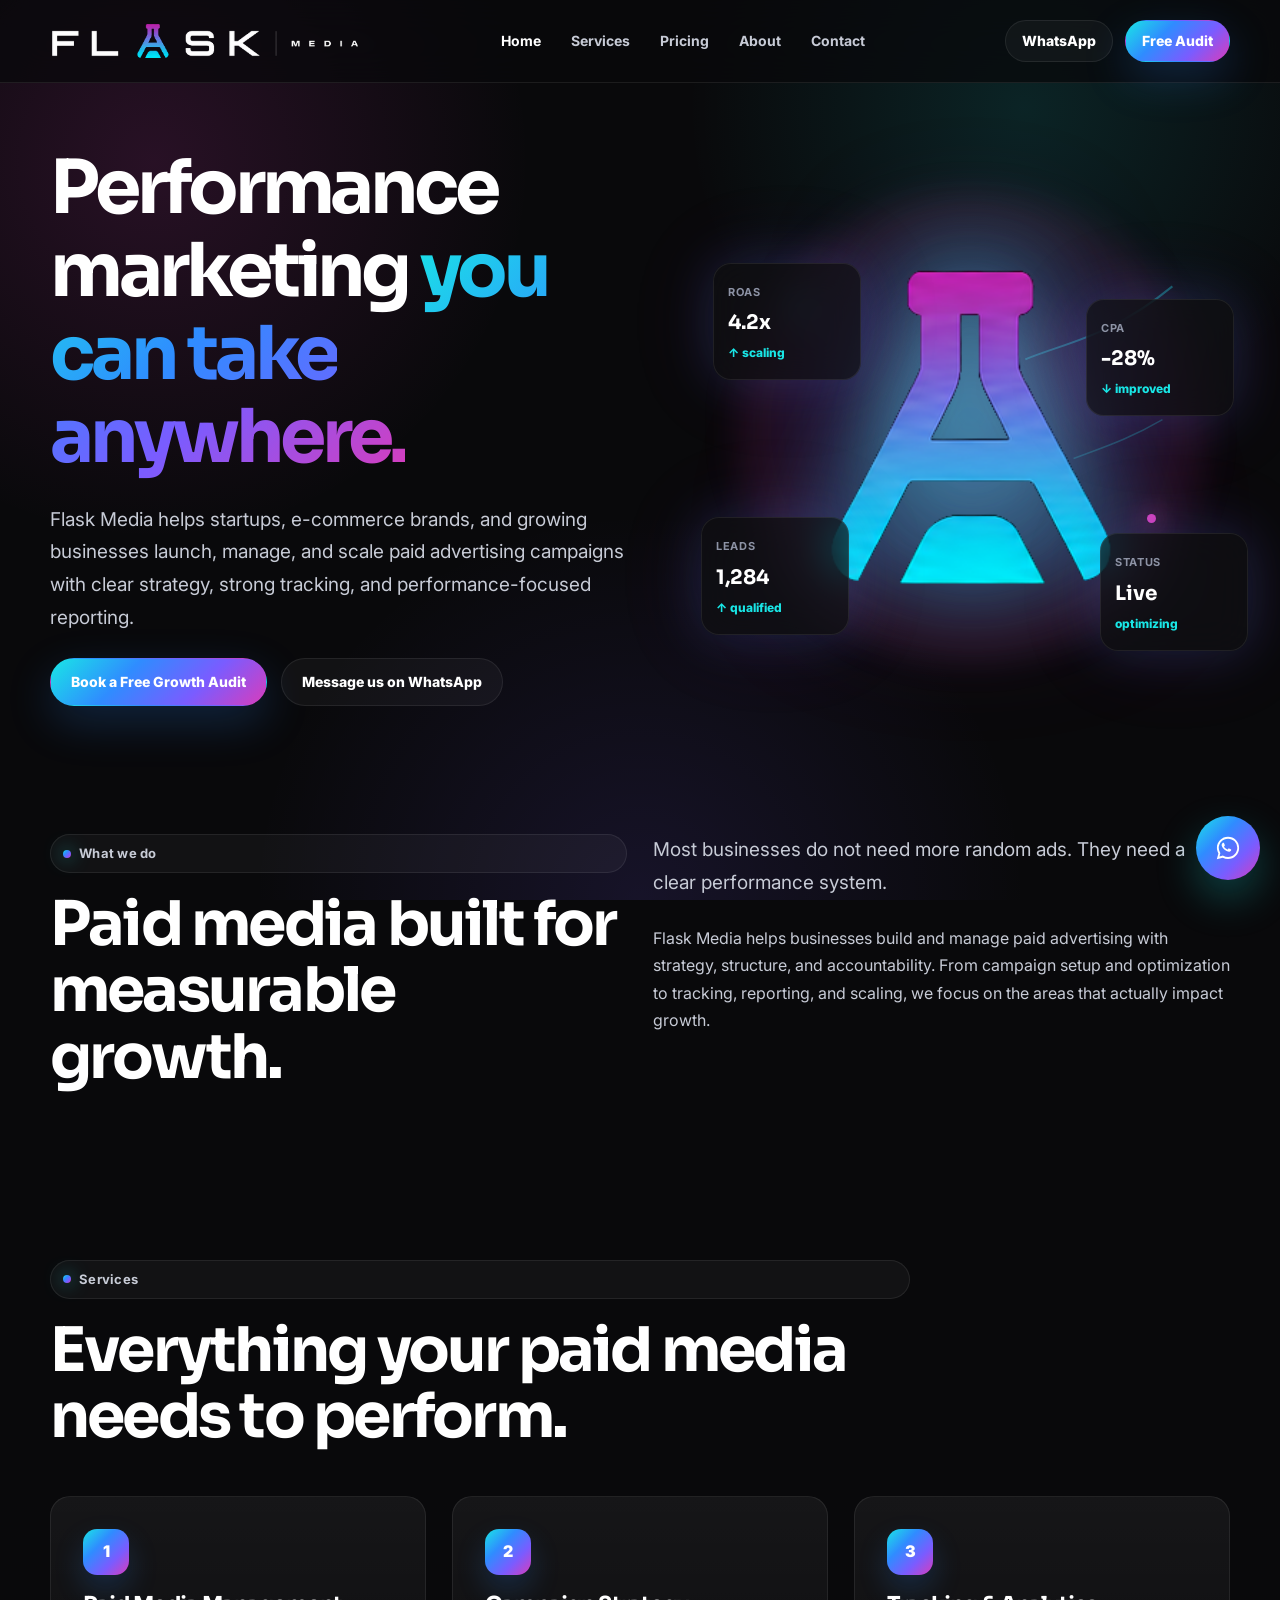
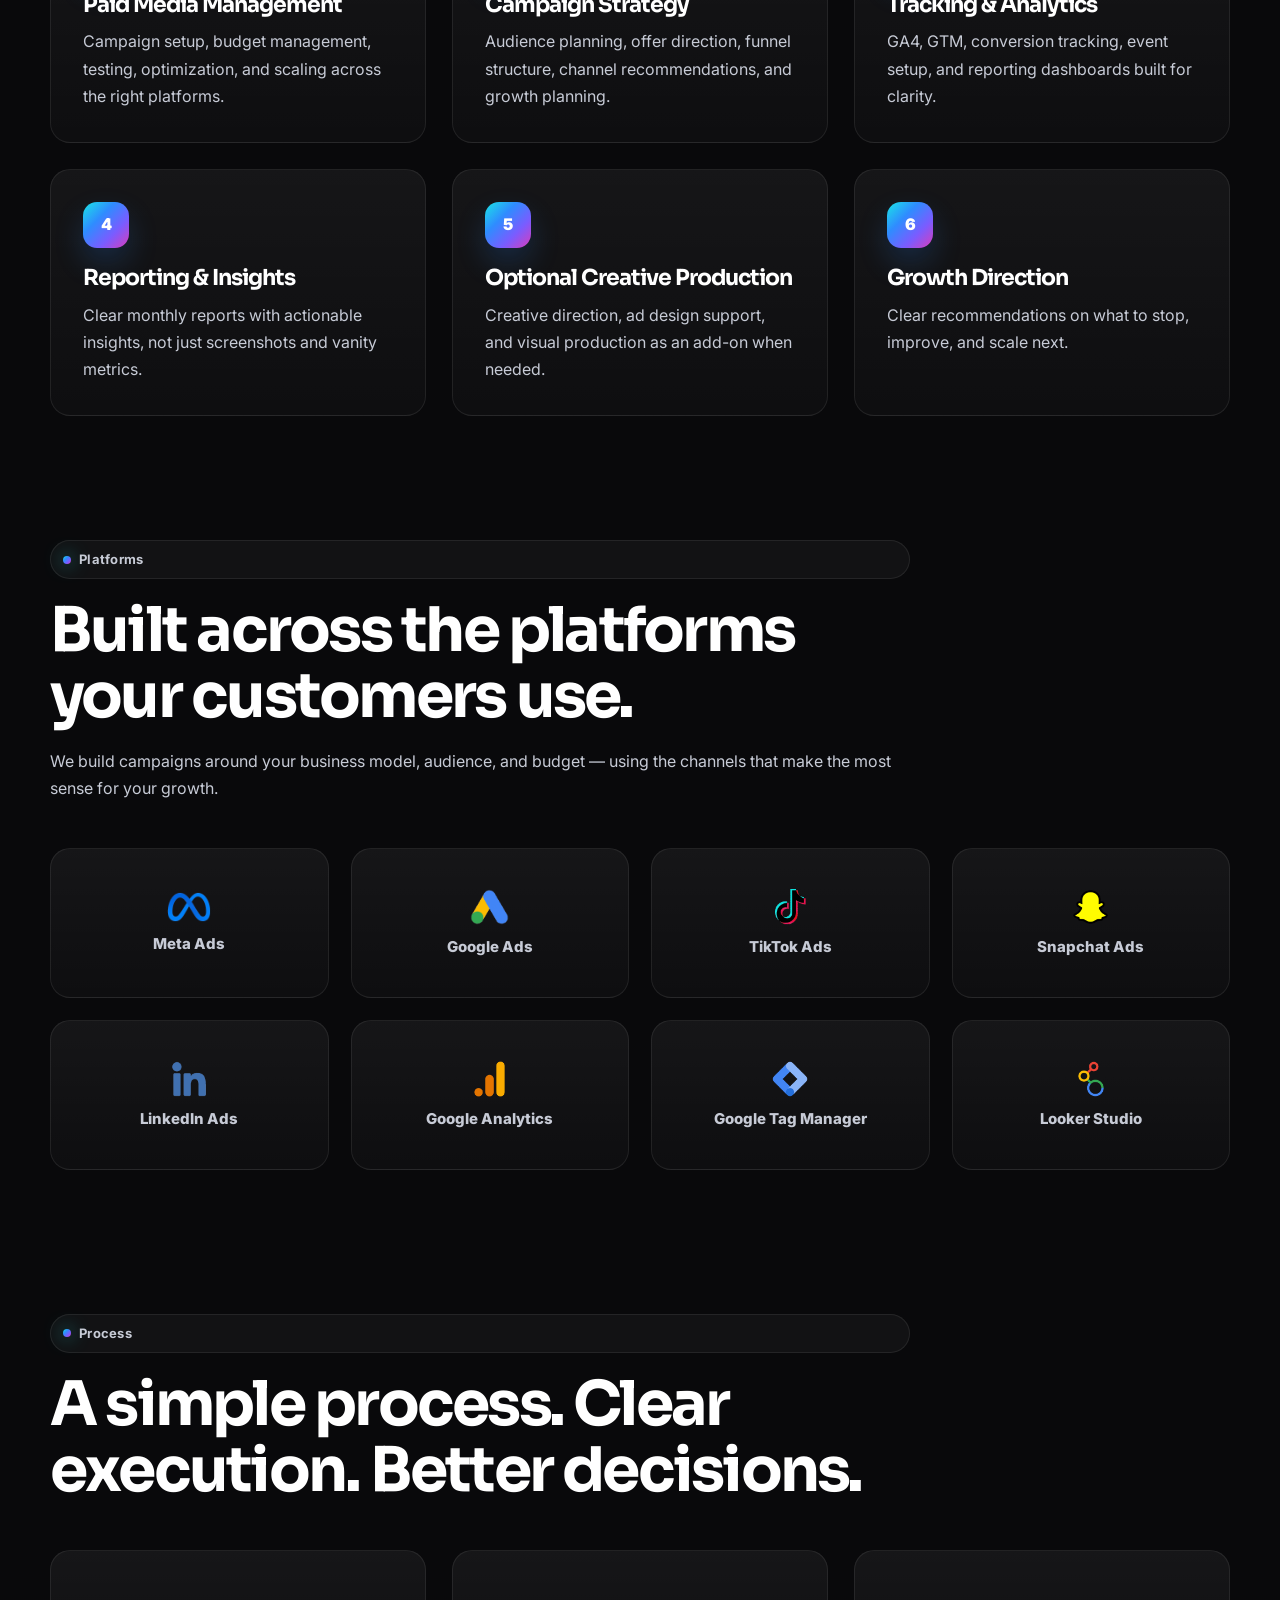
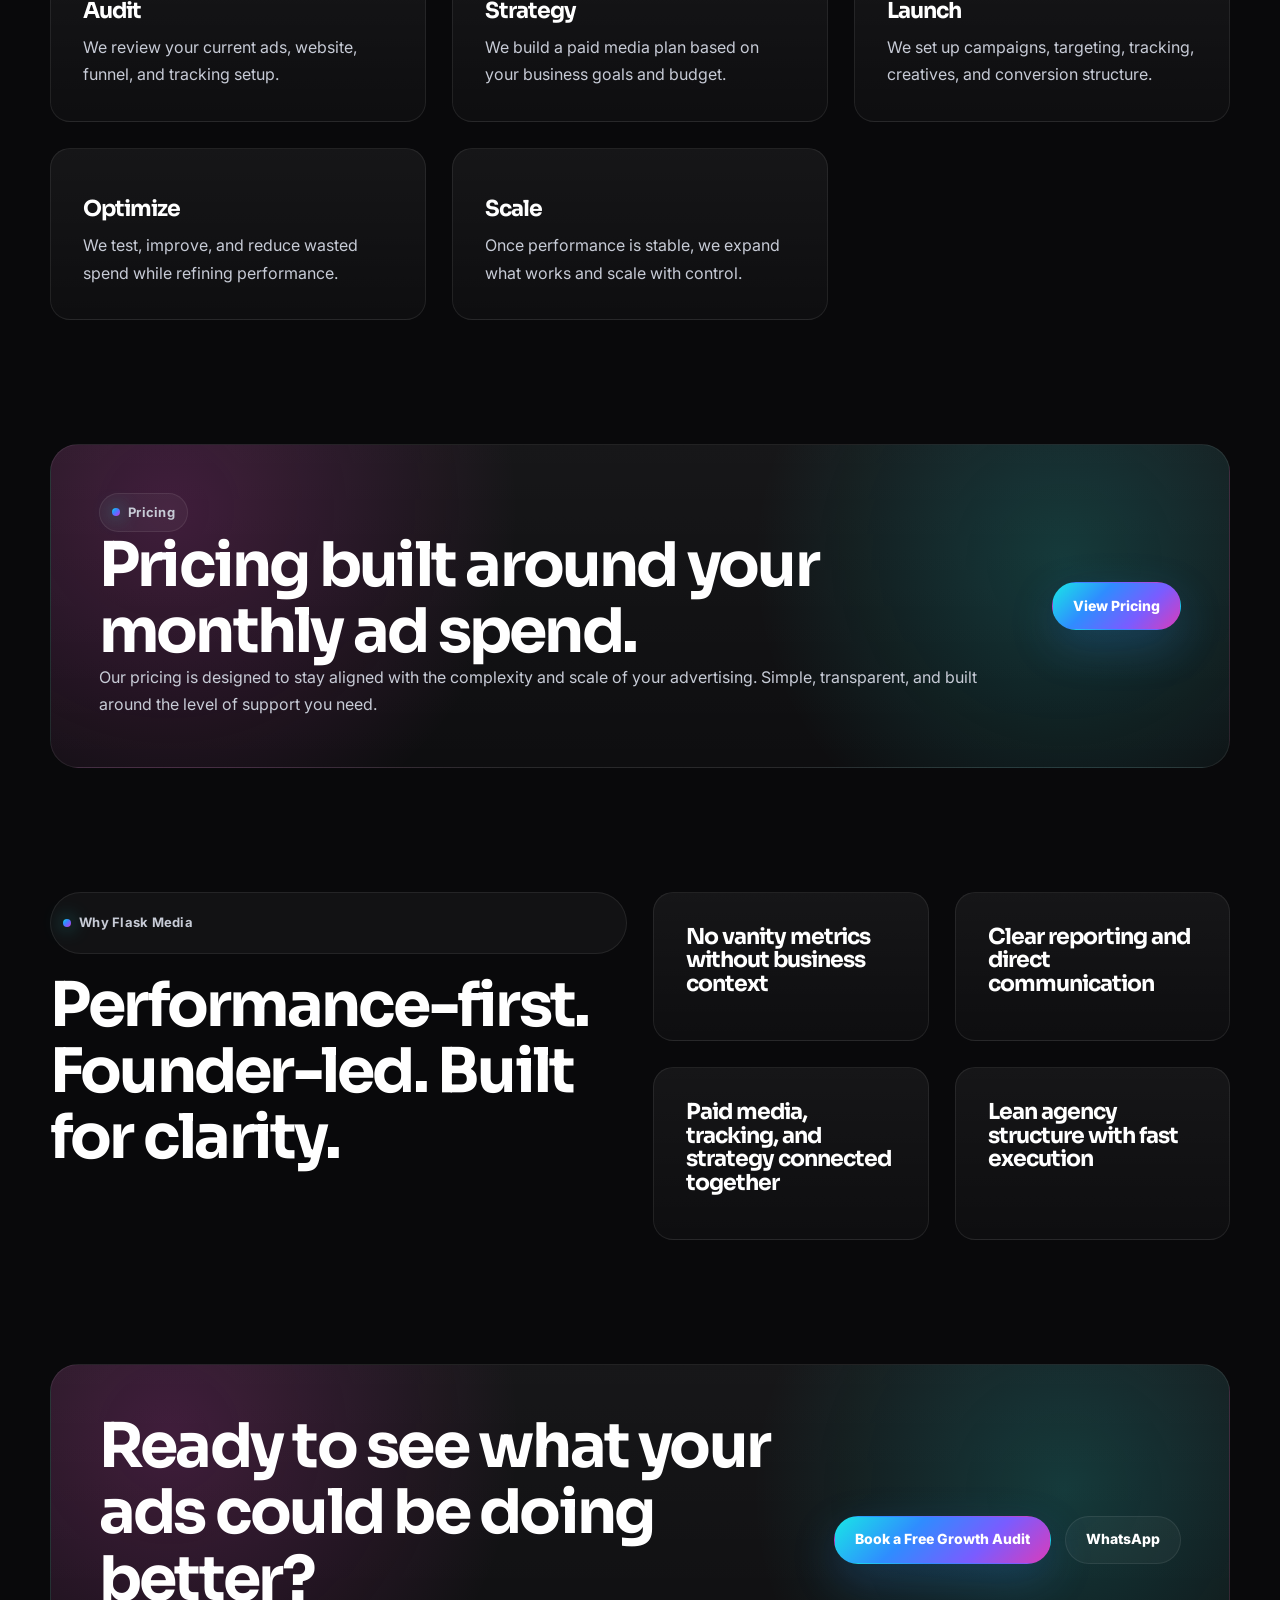
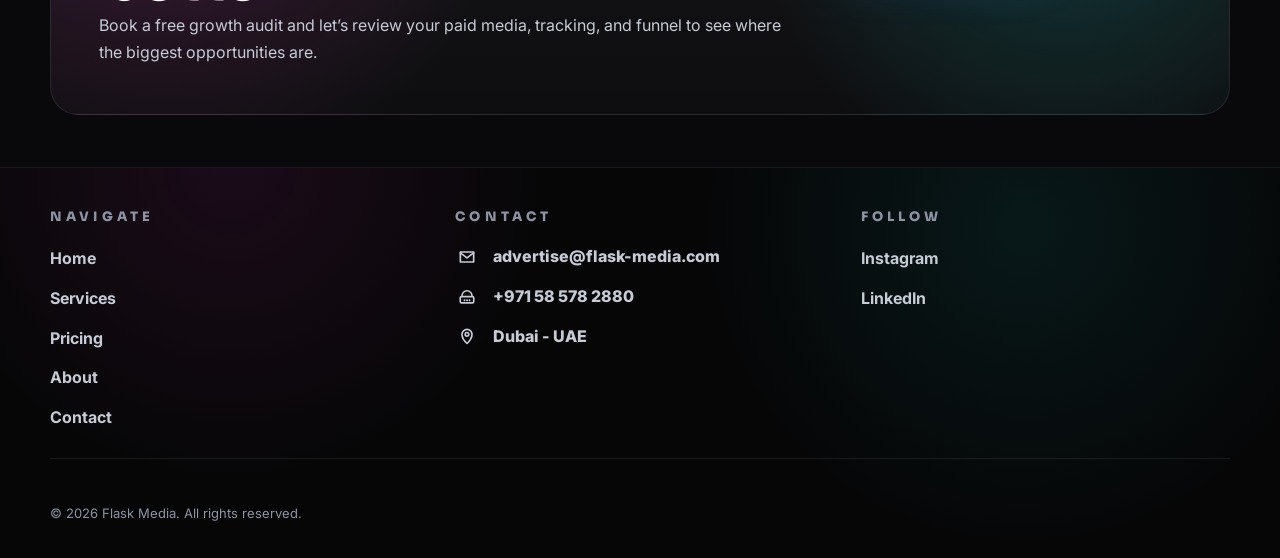
==== commit 3017b017: "update" ====
--- a/index.html
+++ b/index.html
@@ -266,16 +266,26 @@
         <div class="footer-column">
           <h3>CONTACT</h3>
           <div class="footer-contact-list">
-            <a href="mailto:advertise@flask-media.com">
-              <span class="contact-icon" aria-hidden="true">✉</span>
+            <a href="mailto:advertise@flask-media.com" class="footer-contact-item">
+              <svg class="footer-contact-icon" viewBox="0 0 24 24" aria-hidden="true" focusable="false">
+                <path d="M4 6h16v12H4V6Z" fill="none" stroke="currentColor" stroke-width="2" stroke-linejoin="round"/>
+                <path d="M4 7l8 6 8-6" fill="none" stroke="currentColor" stroke-width="2" stroke-linecap="round" stroke-linejoin="round"/>
+              </svg>
               <span>advertise@flask-media.com</span>
             </a>
-            <a href="tel:+971585782880">
-              <span class="contact-icon" aria-hidden="true">☎</span>
+            <a href="tel:+971585782880" class="footer-contact-item">
+              <svg class="footer-contact-icon" viewBox="0 0 24 24" aria-hidden="true" focusable="false">
+                <path d="M6 10.5c0-3.3 2.7-6 6-6s6 2.7 6 6" fill="none" stroke="currentColor" stroke-width="2" stroke-linecap="round"/>
+                <path d="M5.5 11.5h13c.9 0 1.6.7 1.6 1.6v4.4c0 .9-.7 1.6-1.6 1.6h-13c-.9 0-1.6-.7-1.6-1.6v-4.4c0-.9.7-1.6 1.6-1.6Z" fill="none" stroke="currentColor" stroke-width="2" stroke-linejoin="round"/>
+                <path d="M9 16h.01M12 16h.01M15 16h.01" fill="none" stroke="currentColor" stroke-width="2.4" stroke-linecap="round"/>
+              </svg>
               <span>+971 58 578 2880</span>
             </a>
-            <span class="footer-location">
-              <span class="contact-icon" aria-hidden="true">⌖</span>
+            <span class="footer-contact-item footer-location">
+              <svg class="footer-contact-icon" viewBox="0 0 24 24" aria-hidden="true" focusable="false">
+                <path d="M12 21s6-5.3 6-11a6 6 0 1 0-12 0c0 5.7 6 11 6 11Z" fill="none" stroke="currentColor" stroke-width="2" stroke-linejoin="round"/>
+                <path d="M12 12.2a2.2 2.2 0 1 0 0-4.4 2.2 2.2 0 0 0 0 4.4Z" fill="none" stroke="currentColor" stroke-width="2"/>
+              </svg>
               <span>Dubai - UAE</span>
             </span>
           </div>
--- a/assets/css/style.css
+++ b/assets/css/style.css
@@ -1419,3 +1419,84 @@
     font-size: 18px;
   }
 }
+
+
+/* Final footer SVG contact icon fix */
+.footer-contact-list {
+  display: grid !important;
+  gap: 18px !important;
+}
+
+.footer-contact-item {
+  display: grid !important;
+  grid-template-columns: 24px auto !important;
+  align-items: center !important;
+  column-gap: 14px !important;
+  color: var(--text-secondary) !important;
+  font-weight: 800 !important;
+  line-height: 1.35 !important;
+}
+
+.footer-contact-icon {
+  width: 20px !important;
+  height: 20px !important;
+  display: block !important;
+  color: var(--text-secondary) !important;
+  opacity: 1 !important;
+  justify-self: center !important;
+  flex: 0 0 20px !important;
+}
+
+.footer-contact-item span {
+  display: block !important;
+}
+
+.footer-contact-item:hover,
+.footer-contact-item:hover .footer-contact-icon {
+  color: var(--text-primary) !important;
+}
+
+@media (max-width: 620px) {
+  .footer-contact-item {
+    grid-template-columns: 22px auto !important;
+    column-gap: 12px !important;
+  }
+
+  .footer-contact-icon {
+    width: 19px !important;
+    height: 19px !important;
+  }
+}
+
+
+/* Final footer spacing cleanup: remove top divider and reduce footer height */
+.site-footer {
+  padding: 42px 0 34px !important;
+}
+
+.footer-directory {
+  border-top: 0 !important;
+  padding-top: 0 !important;
+  padding-bottom: 28px !important;
+  gap: 36px !important;
+}
+
+.copyright {
+  margin-top: 24px !important;
+  padding-top: 20px !important;
+}
+
+@media (max-width: 620px) {
+  .site-footer {
+    padding: 36px 0 30px !important;
+  }
+
+  .footer-directory {
+    padding-bottom: 24px !important;
+    gap: 26px !important;
+  }
+
+  .copyright {
+    margin-top: 20px !important;
+  }
+}
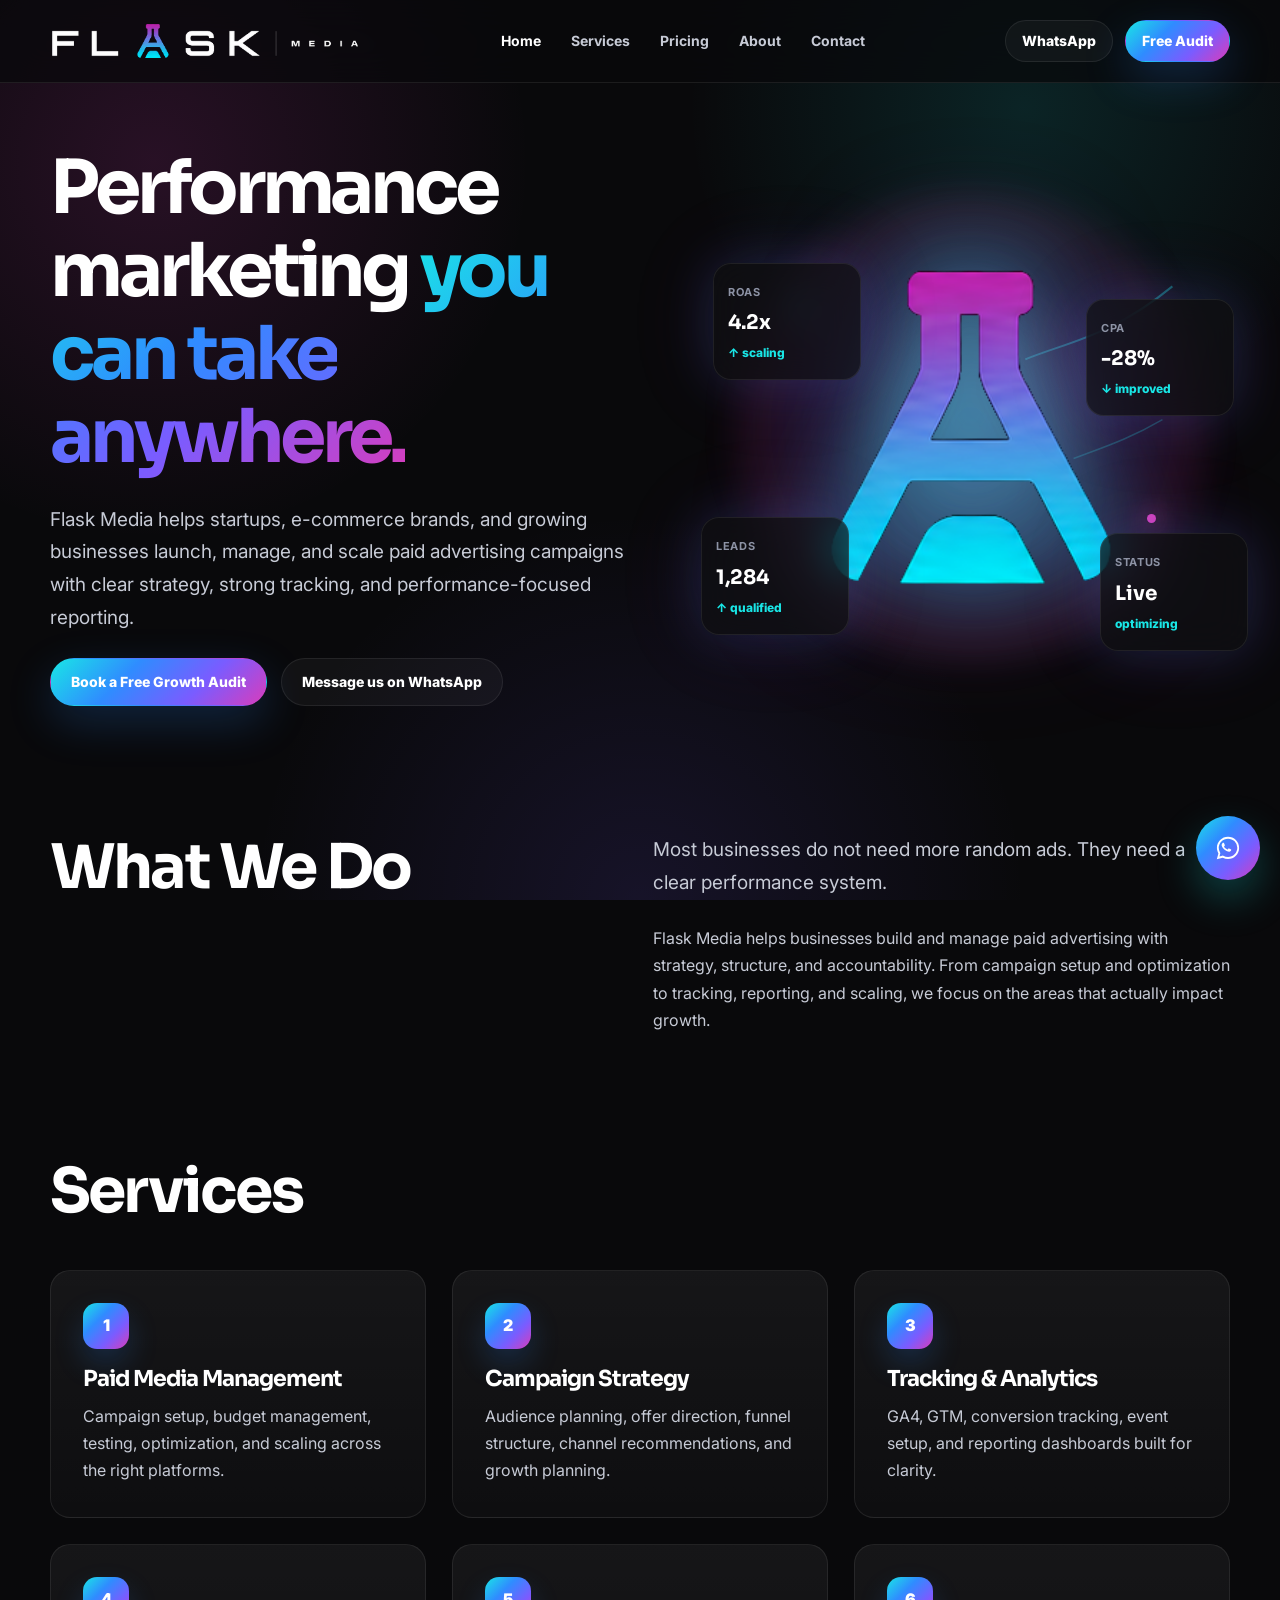
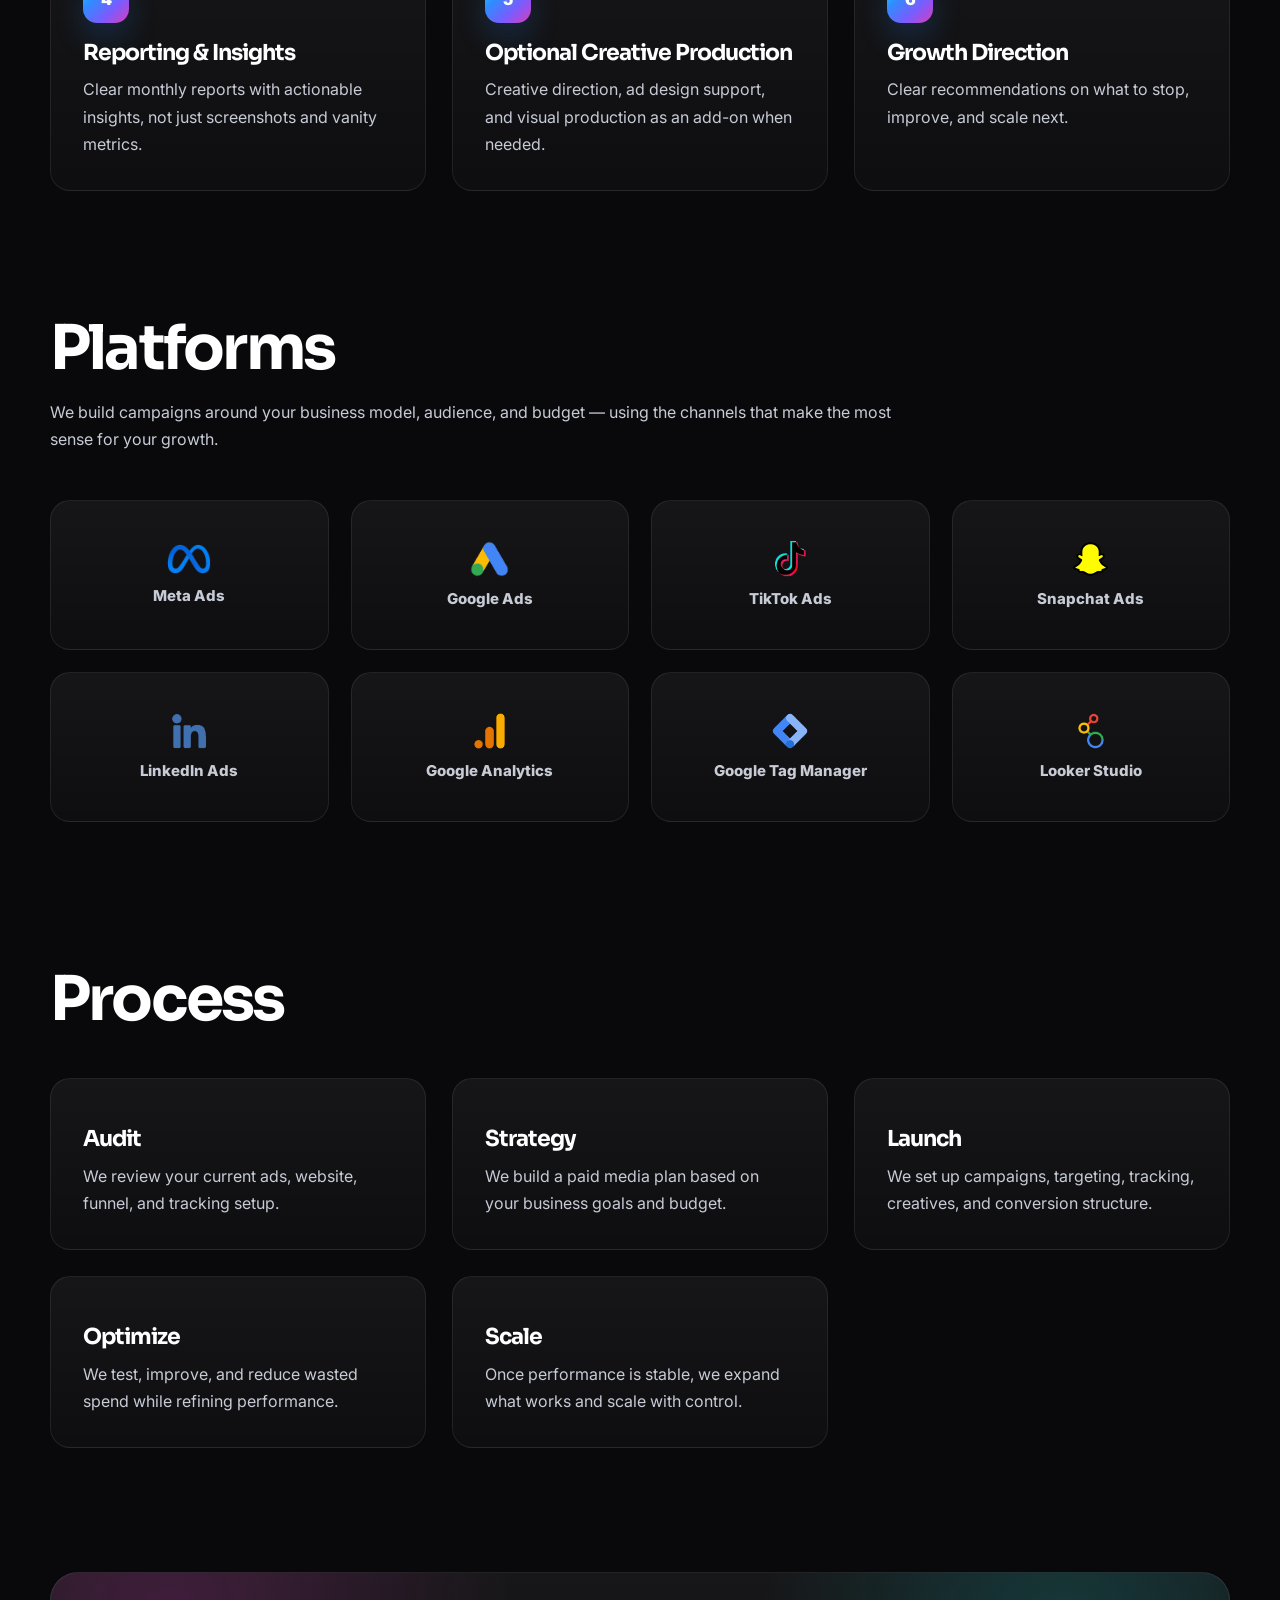
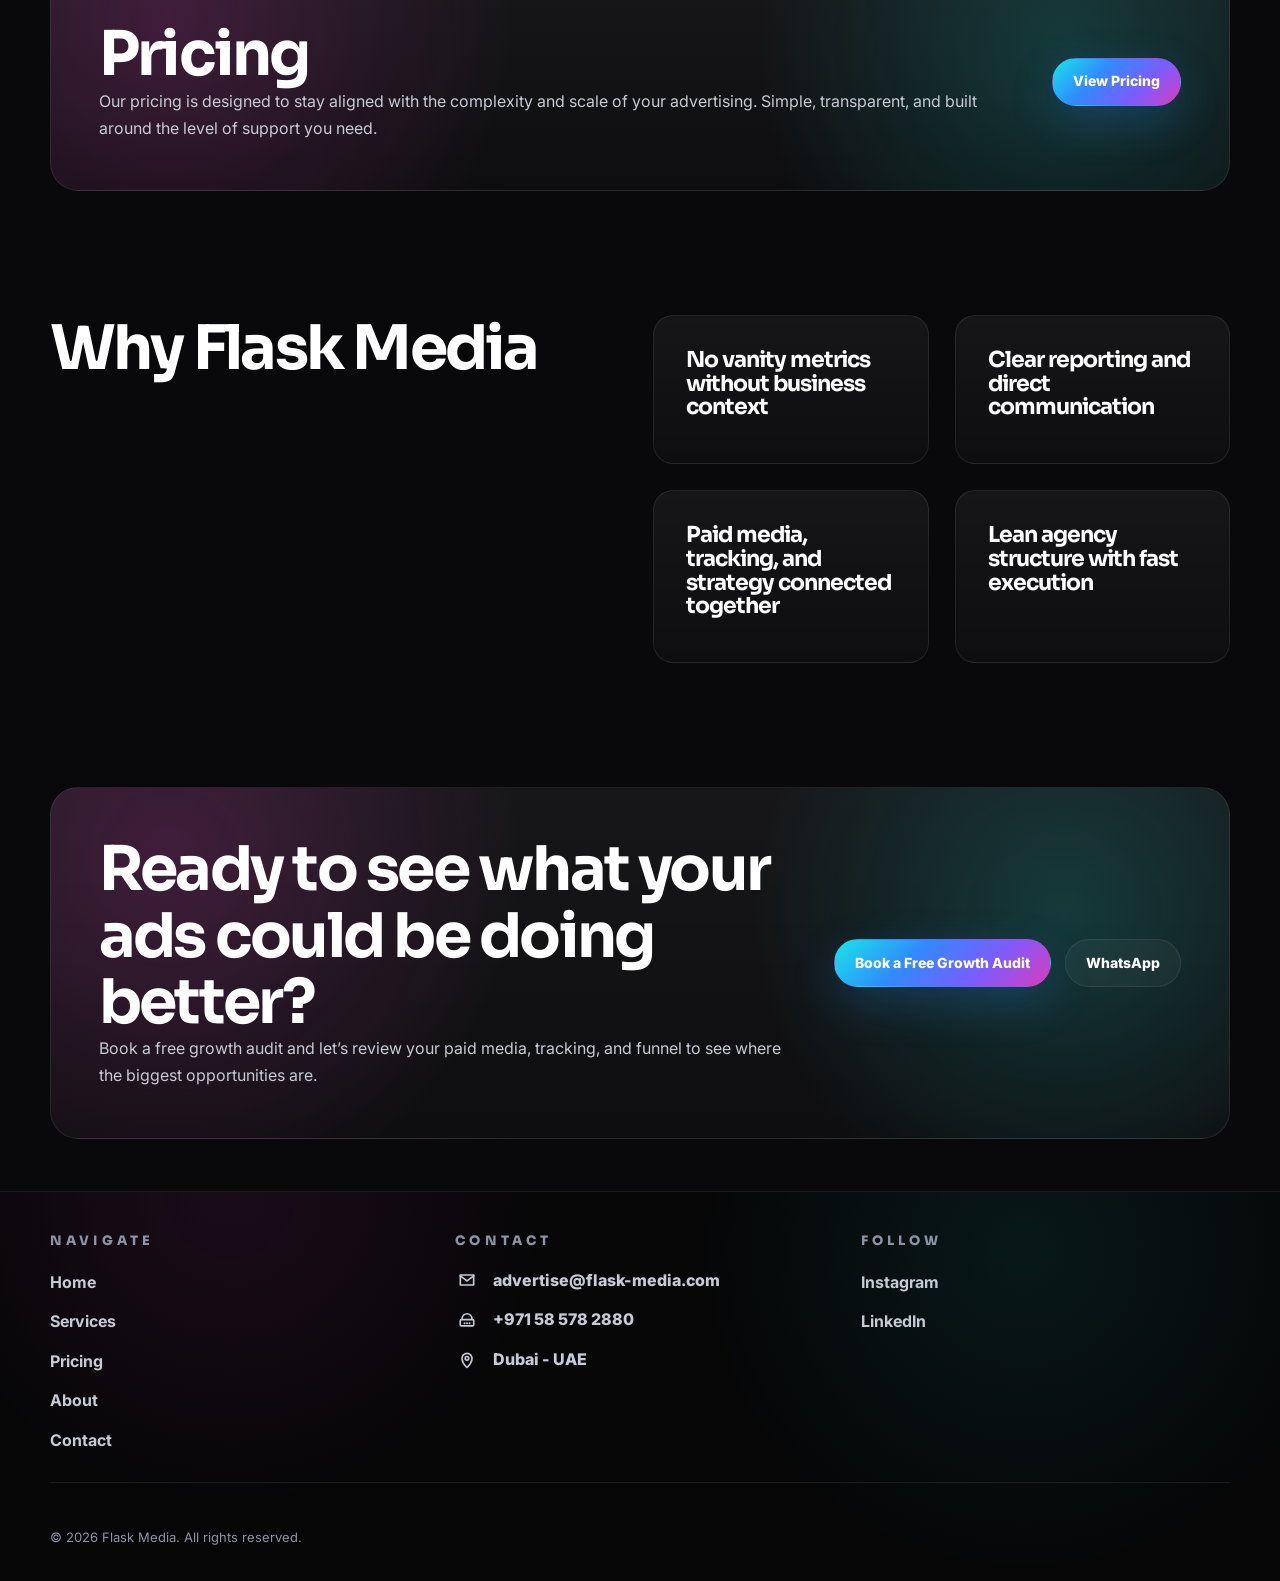
==== commit e75e7059: "update" ====
--- a/index.html
+++ b/index.html
@@ -78,8 +78,8 @@
     </section>
     <section class="section">
       <div class="container grid-2">
-        <div class="section-head reveal"><span class="eyebrow">What we do</span>
-          <h2>Paid media built for measurable growth.</h2>
+        <div class="section-head reveal">
+          <h2>What We Do</h2>
         </div>
         <div class="reveal">
           <p class="lead">Most businesses do not need more random ads. They need a clear performance system.</p><br>
@@ -91,8 +91,8 @@
     </section>
     <section class="section section-tight">
       <div class="container">
-        <div class="section-head reveal"><span class="eyebrow">Services</span>
-          <h2>Everything your paid media needs to perform.</h2>
+        <div class="section-head reveal">
+          <h2>Services</h2>
         </div>
         <div class="grid-3">
           <article class="card reveal">
@@ -130,8 +130,8 @@
     </section>
     <section class="section">
       <div class="container">
-        <div class="section-head reveal"><span class="eyebrow">Platforms</span>
-          <h2>Built across the platforms your customers use.</h2>
+        <div class="section-head reveal">
+          <h2>Platforms</h2>
           <p>We build campaigns around your business model, audience, and budget — using the channels that make the most
             sense for your growth.</p>
         </div>
@@ -180,8 +180,8 @@
     </section>
     <section class="section">
       <div class="container">
-        <div class="section-head reveal"><span class="eyebrow">Process</span>
-          <h2>A simple process. Clear execution. Better decisions.</h2>
+        <div class="section-head reveal">
+          <h2>Process</h2>
         </div>
         <div class="grid-3 process">
           <article class="card process-card reveal">
@@ -209,8 +209,7 @@
     </section>
     <section class="section-tight">
       <div class="container cta-band reveal">
-        <div><span class="eyebrow">Pricing</span>
-          <h2>Pricing built around your monthly ad spend.</h2>
+        <div><h2>Pricing</h2>
           <p>Our pricing is designed to stay aligned with the complexity and scale of your advertising. Simple,
             transparent, and built around the level of support you need.</p>
         </div><a class="btn btn-primary" href="pricing.html">View Pricing</a>
@@ -218,8 +217,8 @@
     </section>
     <section class="section">
       <div class="container grid-2">
-        <div class="section-head reveal"><span class="eyebrow">Why Flask Media</span>
-          <h2>Performance-first. Founder-led. Built for clarity.</h2>
+        <div class="section-head reveal">
+          <h2>Why Flask Media</h2>
         </div>
         <div class="grid-2">
           <div class="card reveal">
--- a/assets/css/style.css
+++ b/assets/css/style.css
@@ -1500,3 +1500,28 @@
     margin-top: 20px !important;
   }
 }
+
+
+/* Final page headline gradient styling */
+.page-hero h1 .gradient-text {
+  display: inline;
+  background: var(--gradient-brand);
+  -webkit-background-clip: text;
+  background-clip: text;
+  color: transparent;
+}
+
+.page-hero h1 {
+  font-family: Sora, Inter, sans-serif;
+  font-weight: 800;
+}
+
+
+/* Final cleanup: section labels removed, section title now uses the label text */
+.section-head h2 {
+  max-width: 900px;
+}
+
+.section-head .eyebrow {
+  display: none !important;
+}
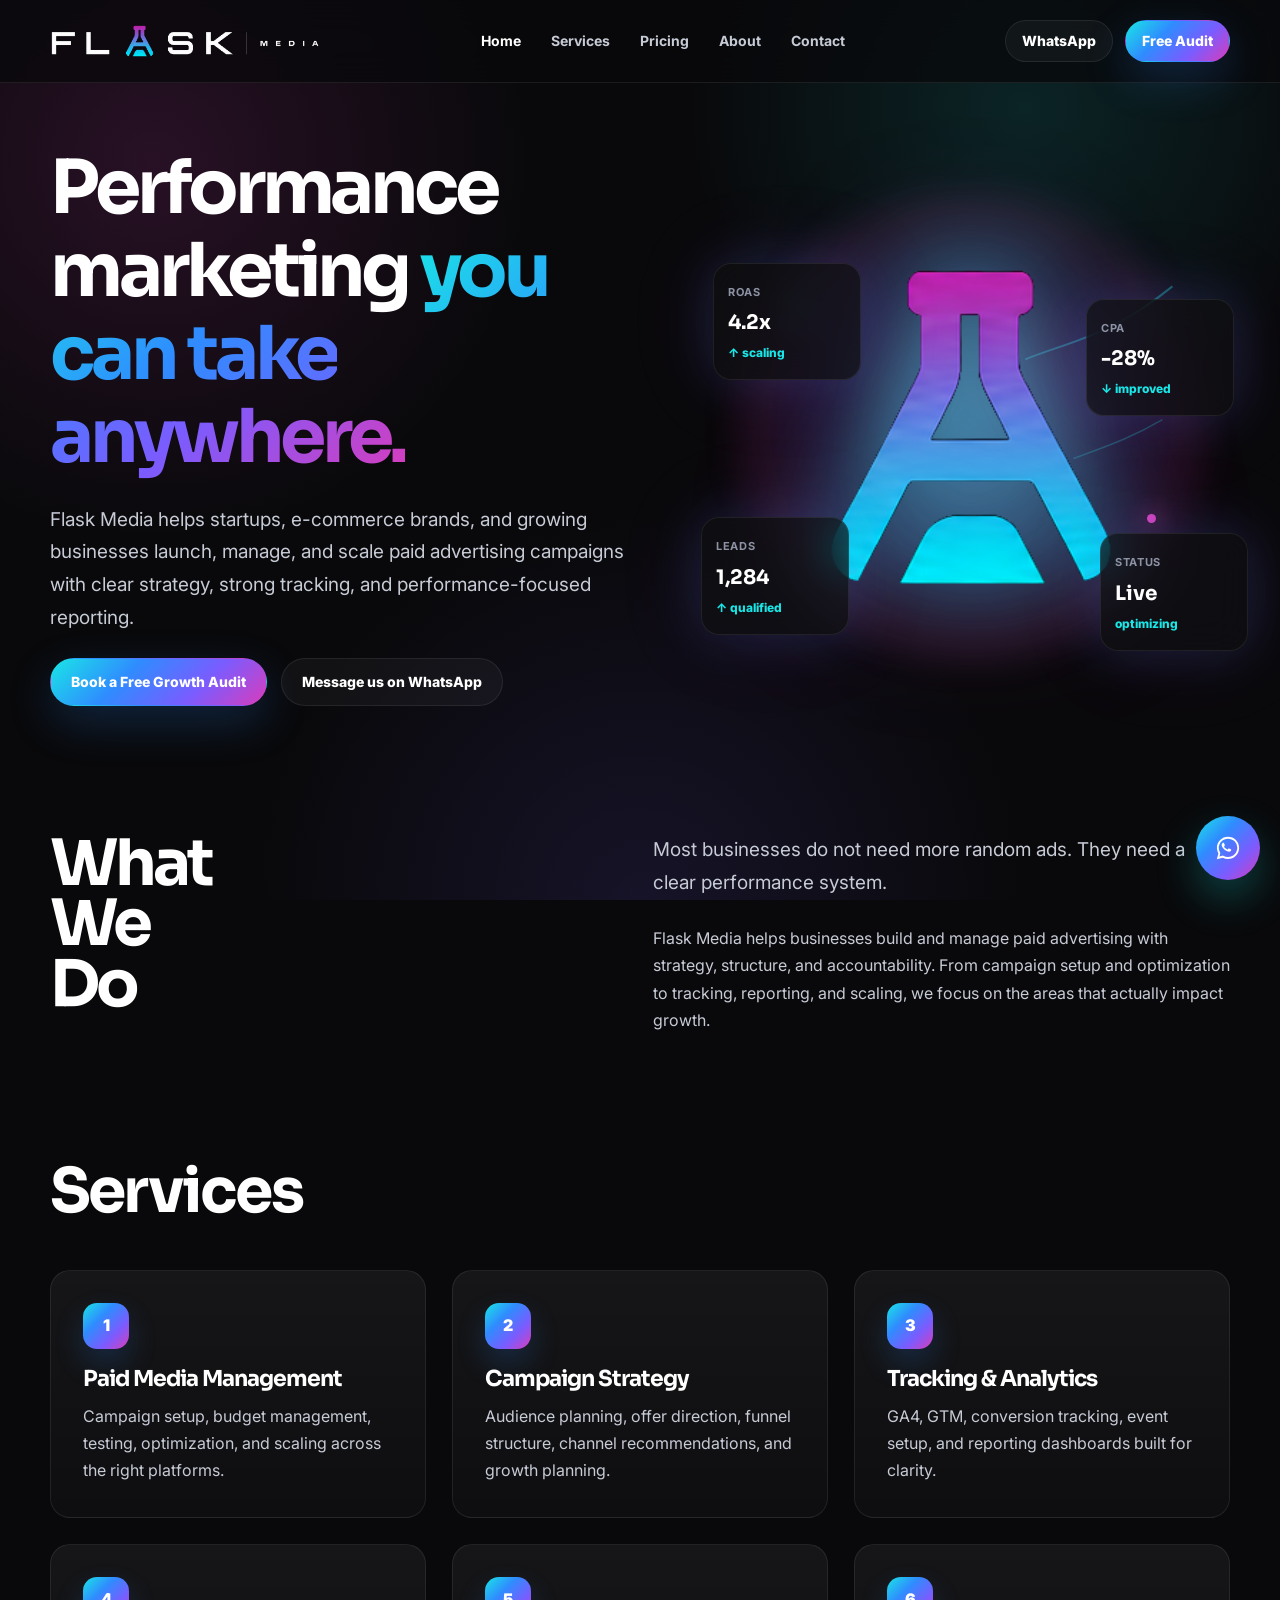
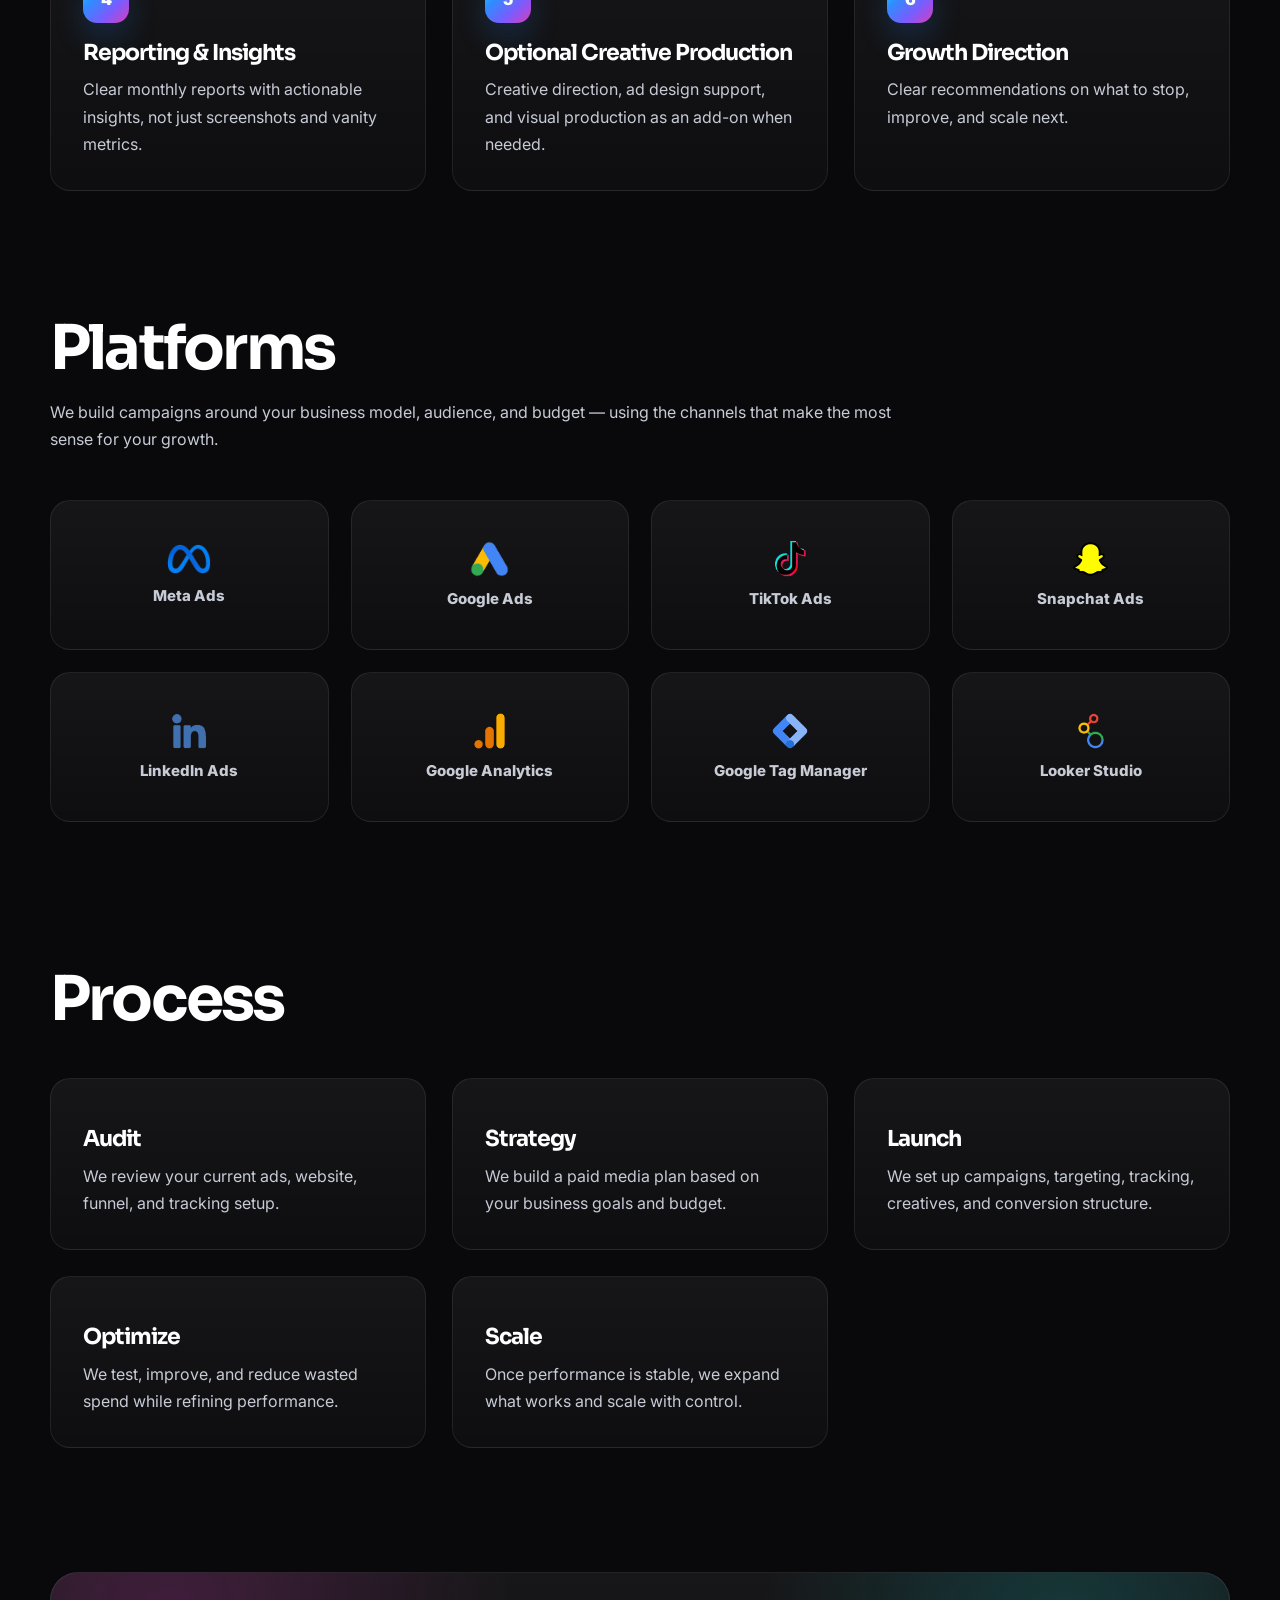
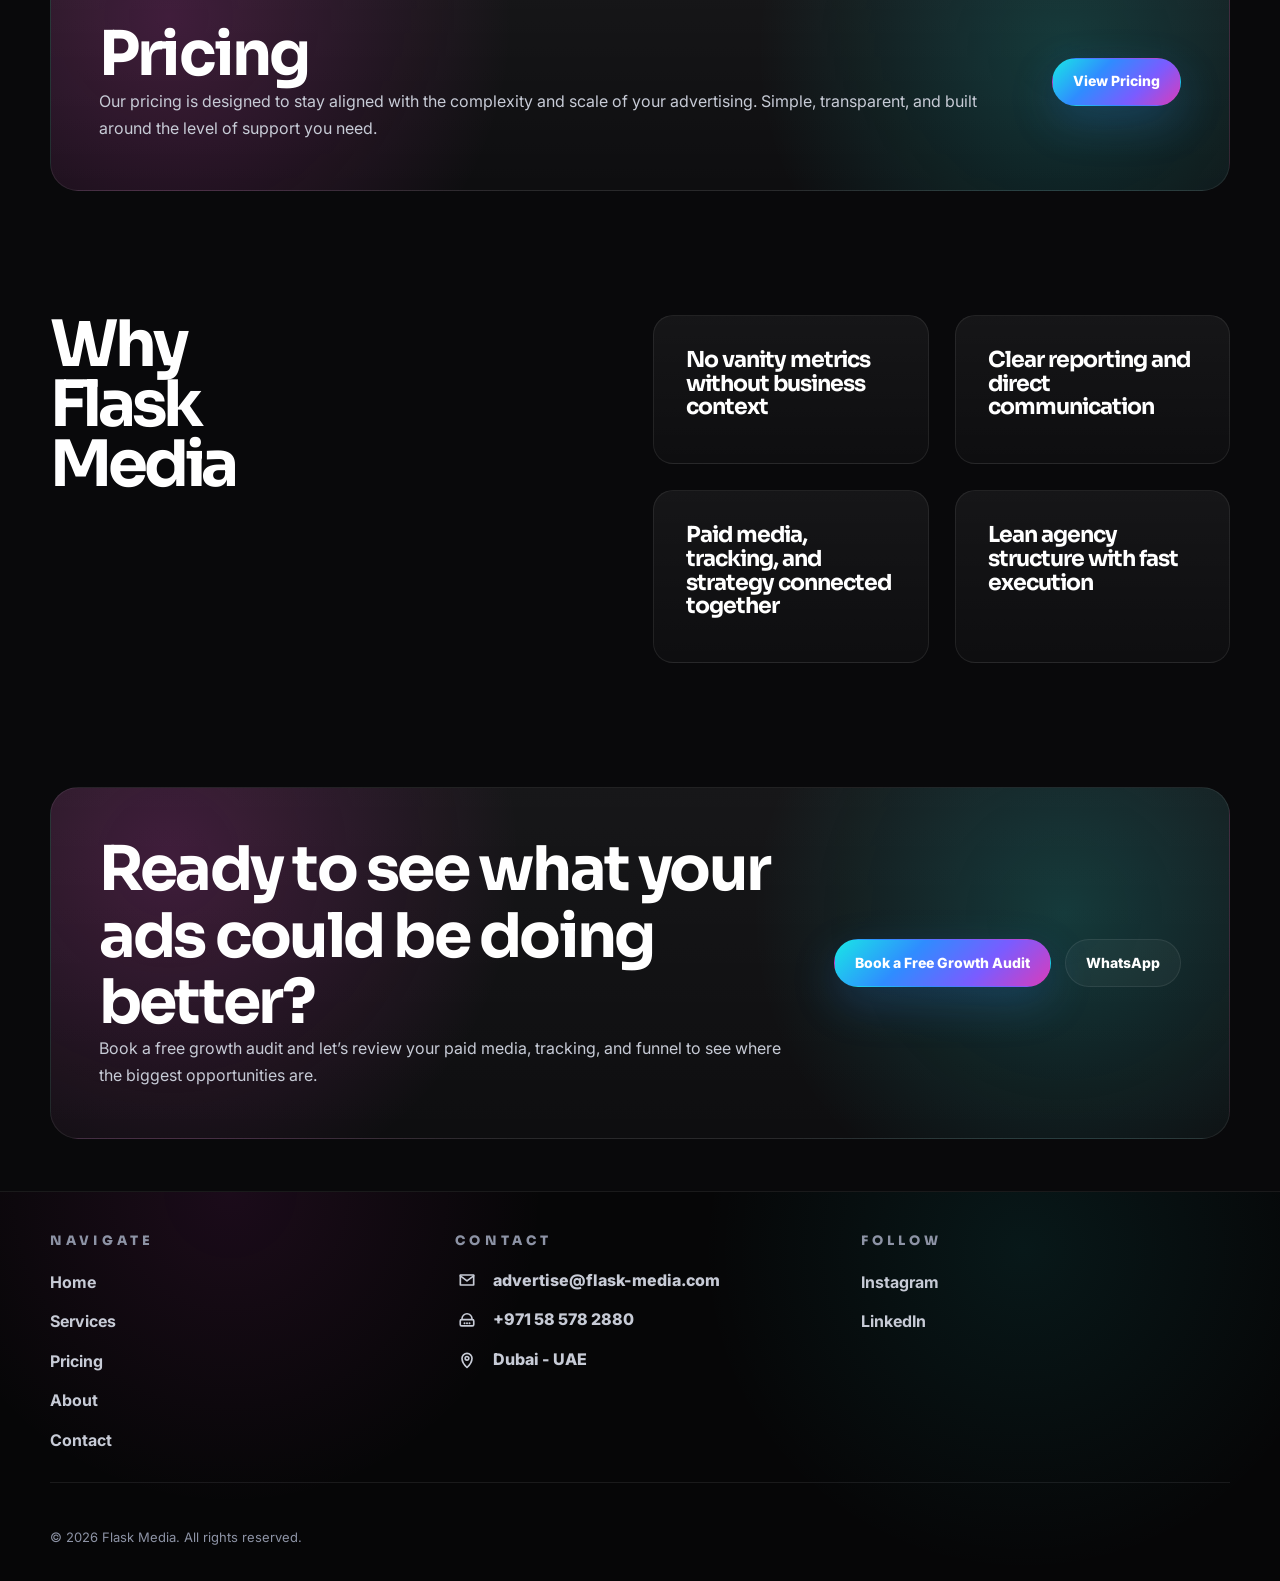
==== commit 06256c88: ".." ====
--- a/index.html
+++ b/index.html
@@ -78,8 +78,8 @@
     </section>
     <section class="section">
       <div class="container grid-2">
-        <div class="section-head reveal">
-          <h2>What We Do</h2>
+        <div class="section-head reveal stacked-title stacked-title-what">
+          <h2><span>What</span><span>We</span><span>Do</span></h2>
         </div>
         <div class="reveal">
           <p class="lead">Most businesses do not need more random ads. They need a clear performance system.</p><br>
@@ -217,8 +217,8 @@
     </section>
     <section class="section">
       <div class="container grid-2">
-        <div class="section-head reveal">
-          <h2>Why Flask Media</h2>
+        <div class="section-head reveal stacked-title stacked-title-why">
+          <h2><span>Why</span><span>Flask</span><span>Media</span></h2>
         </div>
         <div class="grid-2">
           <div class="card reveal">
--- a/assets/css/style.css
+++ b/assets/css/style.css
@@ -1525,3 +1525,259 @@
 .section-head .eyebrow {
   display: none !important;
 }
+
+/* Home page mobile polish + horizontal swipe fix
+   Keeps the normal container padding, avoids the hero visual creating extra width,
+   and slightly reduces the logo size on desktop and mobile. */
+.logo img {
+  height: 40px;
+  max-width: 270px;
+}
+
+@media (max-width: 980px) {
+  .nav-wrap {
+    position: relative;
+  }
+
+  .nav-links.open {
+    left: 0;
+    right: 0;
+    width: 100%;
+  }
+}
+
+@media (max-width: 620px) {
+  html,
+  body {
+    max-width: 100%;
+    overflow-x: hidden;
+  }
+
+  .logo img {
+    height: 34px;
+    max-width: 210px;
+  }
+
+  .mobile-toggle {
+    width: 42px;
+    height: 42px;
+    border-radius: 12px;
+  }
+
+  .hero {
+    overflow-x: hidden;
+  }
+
+  .hero-grid,
+  .hero-copy,
+  .hero-visual {
+    min-width: 0;
+  }
+
+  .hero-grid {
+    overflow: visible;
+    gap: 30px;
+  }
+
+  .hero-copy h1 {
+    font-size: clamp(36px, 10vw, 48px);
+    line-height: 1.1;
+    letter-spacing: -0.055em;
+    max-width: 100%;
+  }
+
+  .hero-copy .lead {
+    max-width: 100%;
+    font-size: 16px;
+    line-height: 1.65;
+  }
+
+  .hero-ctas {
+    width: 100%;
+  }
+
+  .hero-visual {
+    width: 100%;
+    max-width: 100%;
+    overflow: hidden;
+  }
+
+  .hero-orb,
+  .signal-lines {
+    max-width: 100%;
+  }
+
+  .hero-orb {
+    width: min(340px, 92vw);
+    height: min(340px, 92vw);
+  }
+
+  .metric-card {
+    max-width: calc(50% - 12px);
+  }
+
+  .metric-1,
+  .metric-3 {
+    left: 6px;
+  }
+
+  .metric-2,
+  .metric-4 {
+    right: 6px;
+  }
+
+  .whatsapp-float {
+    right: 14px;
+    bottom: 14px;
+  }
+}
+
+/* Mobile hero animation fix v4: keep all 4 metric boxes, make them smaller, and keep them away from the flask emblem */
+@media (max-width: 620px) {
+  .hero-visual {
+    min-height: 330px !important;
+    padding: 10px 0 18px !important;
+    overflow: hidden !important;
+  }
+
+  .hero-emblem {
+    width: min(230px, 60vw) !important;
+    height: min(230px, 60vw) !important;
+    margin: 0 auto !important;
+  }
+
+  .hero-emblem img,
+  .hero-emblem .emblem-logo,
+  .hero-emblem .brand-emblem,
+  .emblem-img {
+    width: min(120px, 31vw) !important;
+    max-width: 120px !important;
+    transform: scale(1) !important;
+  }
+
+  .emblem-halo {
+    width: 175px !important;
+    height: 175px !important;
+    filter: blur(14px) !important;
+  }
+
+  .hero-orb {
+    width: min(265px, 70vw) !important;
+    height: min(265px, 70vw) !important;
+    filter: blur(10px) !important;
+  }
+
+  .signal-lines {
+    width: 100% !important;
+    height: 100% !important;
+    opacity: .34 !important;
+  }
+
+  .metric-card {
+    display: block !important;
+    width: 88px !important;
+    max-width: 88px !important;
+    padding: 8px !important;
+    border-radius: 13px !important;
+    box-shadow: 0 10px 26px rgba(47, 140, 255, .14), 0 0 34px rgba(217, 60, 187, .09) !important;
+  }
+
+  .metric-card small {
+    font-size: 8px !important;
+    letter-spacing: .05em !important;
+  }
+
+  .metric-card strong {
+    font-size: 14px !important;
+    margin-top: 2px !important;
+  }
+
+  .metric-card .up {
+    font-size: 9px !important;
+    line-height: 1.15 !important;
+  }
+
+  .metric-1 {
+    left: 6px !important;
+    top: 32px !important;
+  }
+
+  .metric-2 {
+    right: 6px !important;
+    top: 56px !important;
+  }
+
+  .metric-3 {
+    left: 6px !important;
+    bottom: 34px !important;
+  }
+
+  .metric-4 {
+    right: 6px !important;
+    bottom: 58px !important;
+  }
+}
+
+@media (max-width: 390px) {
+  .metric-card {
+    width: 84px !important;
+    max-width: 84px !important;
+    padding: 7px !important;
+  }
+
+  .metric-card strong {
+    font-size: 13px !important;
+  }
+
+  .hero-emblem {
+    width: min(220px, 58vw) !important;
+    height: min(220px, 58vw) !important;
+  }
+}
+
+
+/* Desktop stacked short section titles for home + about */
+.stacked-title h2 span {
+  display: inline;
+}
+
+@media (min-width: 981px) {
+  .grid-2 > .stacked-title {
+    align-self: start;
+    margin-bottom: 0;
+    max-width: 420px;
+  }
+
+  .stacked-title h2 {
+    font-size: clamp(58px, 5vw, 78px);
+    line-height: .94;
+    letter-spacing: -0.065em;
+    max-width: none;
+  }
+
+  .stacked-title h2 span {
+    display: block;
+  }
+
+  .stacked-title-what h2 {
+    max-width: 4.6ch;
+  }
+
+  .stacked-title-why h2 {
+    max-width: 5.7ch;
+  }
+
+  .stacked-title-who h2 {
+    max-width: 4.8ch;
+  }
+}
+
+@media (max-width: 980px) {
+  .stacked-title h2 {
+    max-width: 100%;
+  }
+
+  .stacked-title h2 span {
+    display: inline;
+  }
+}
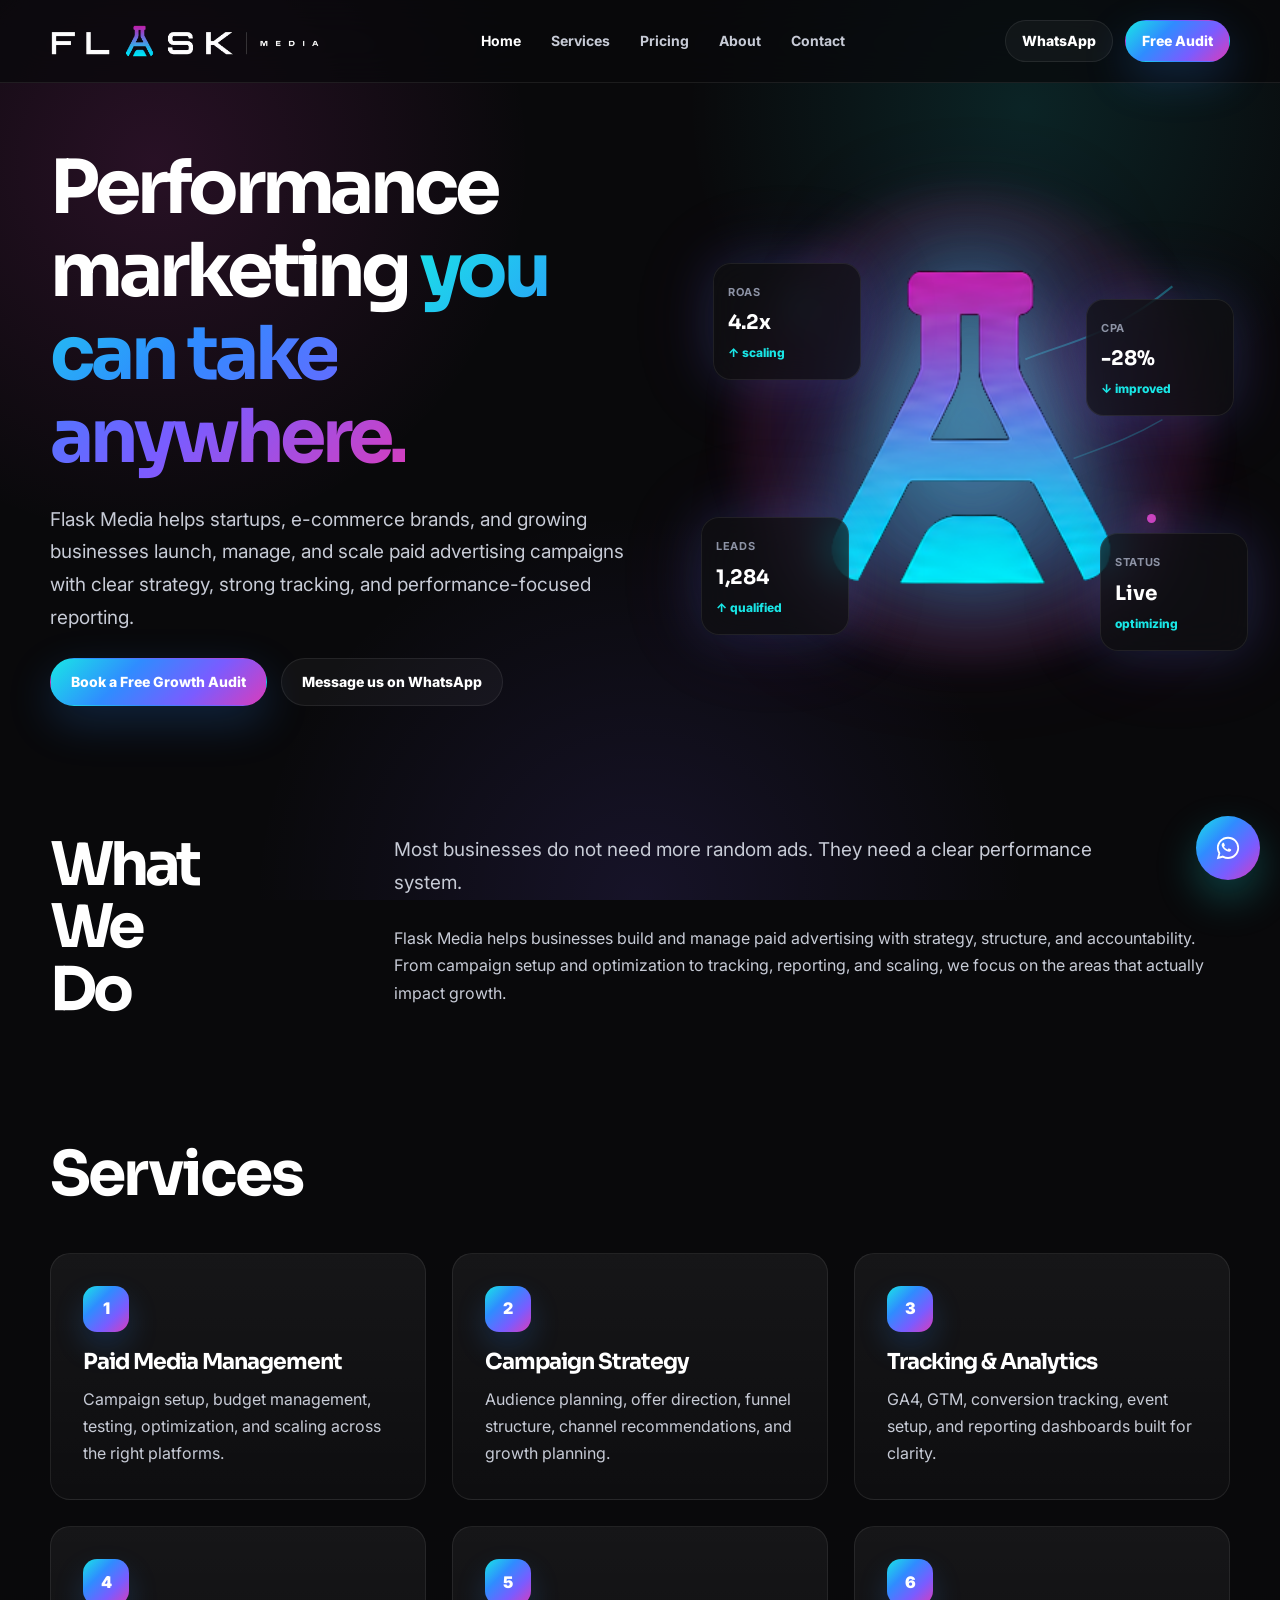
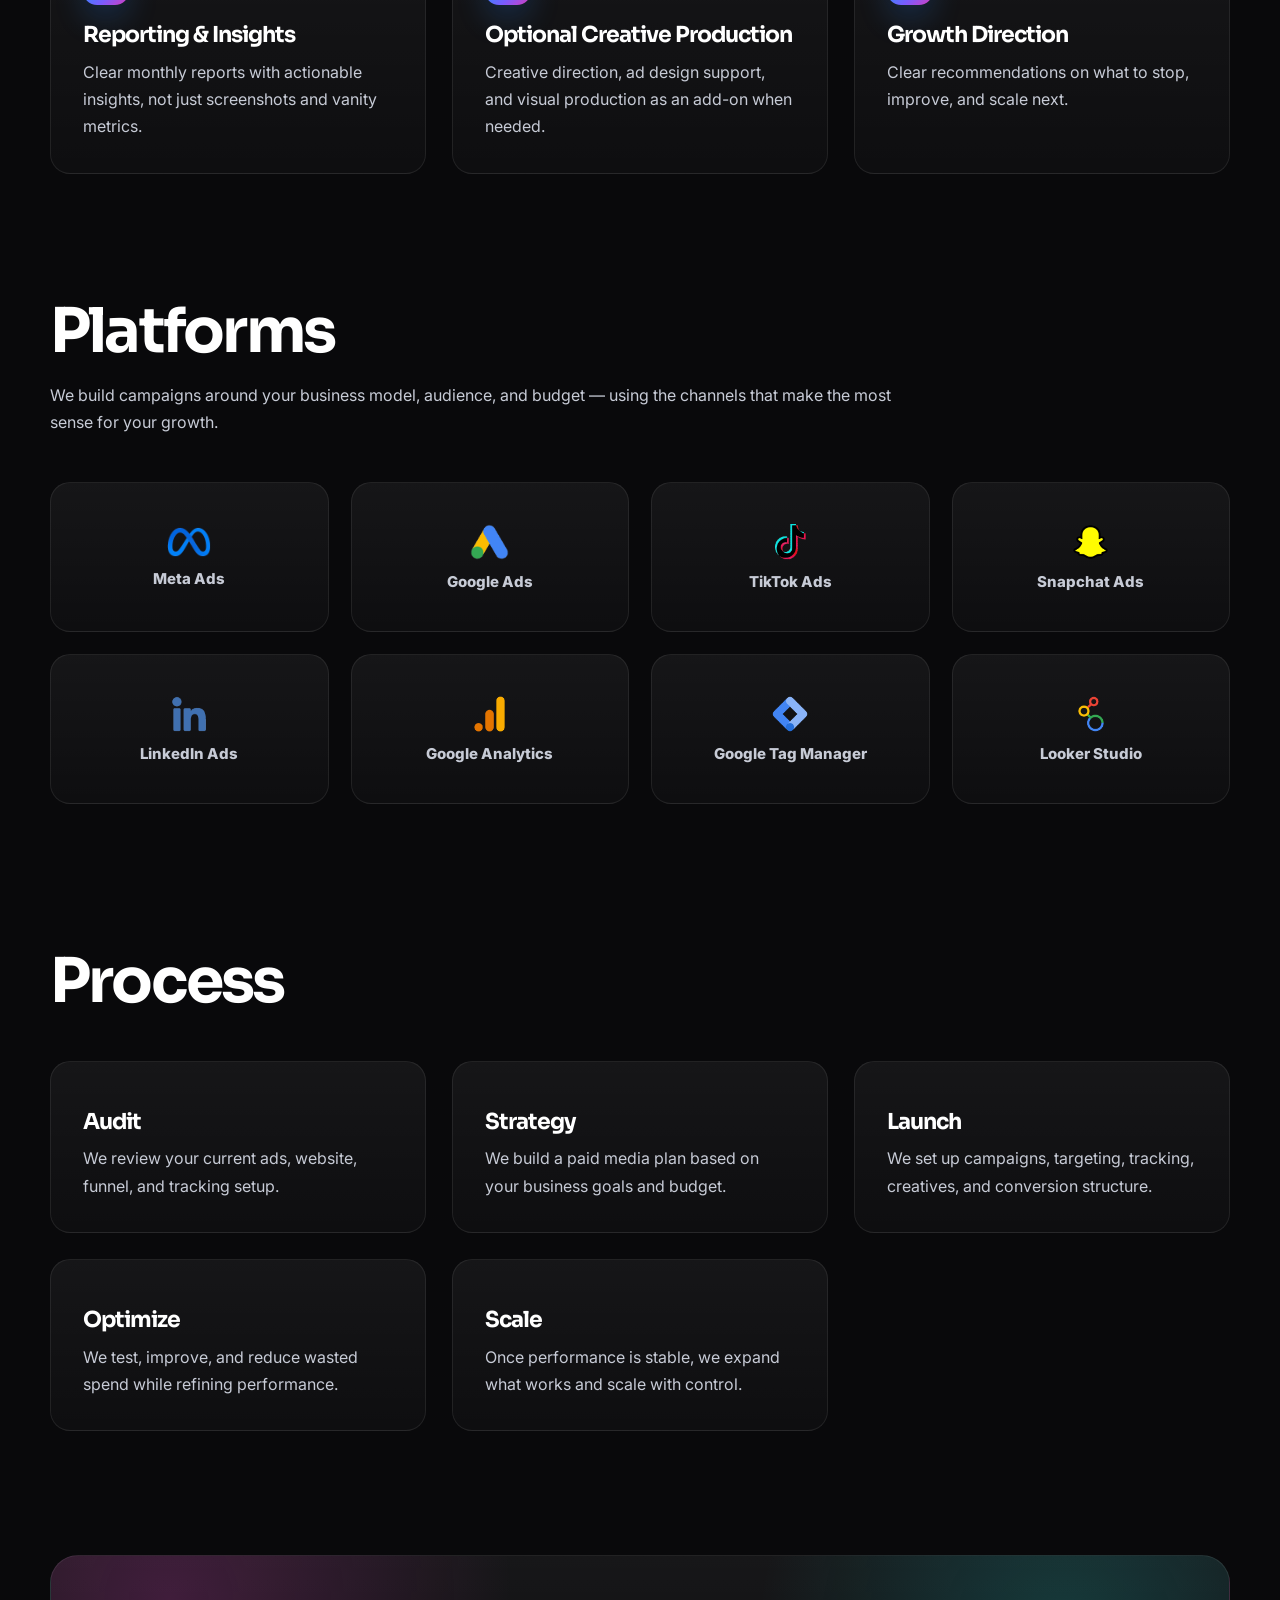
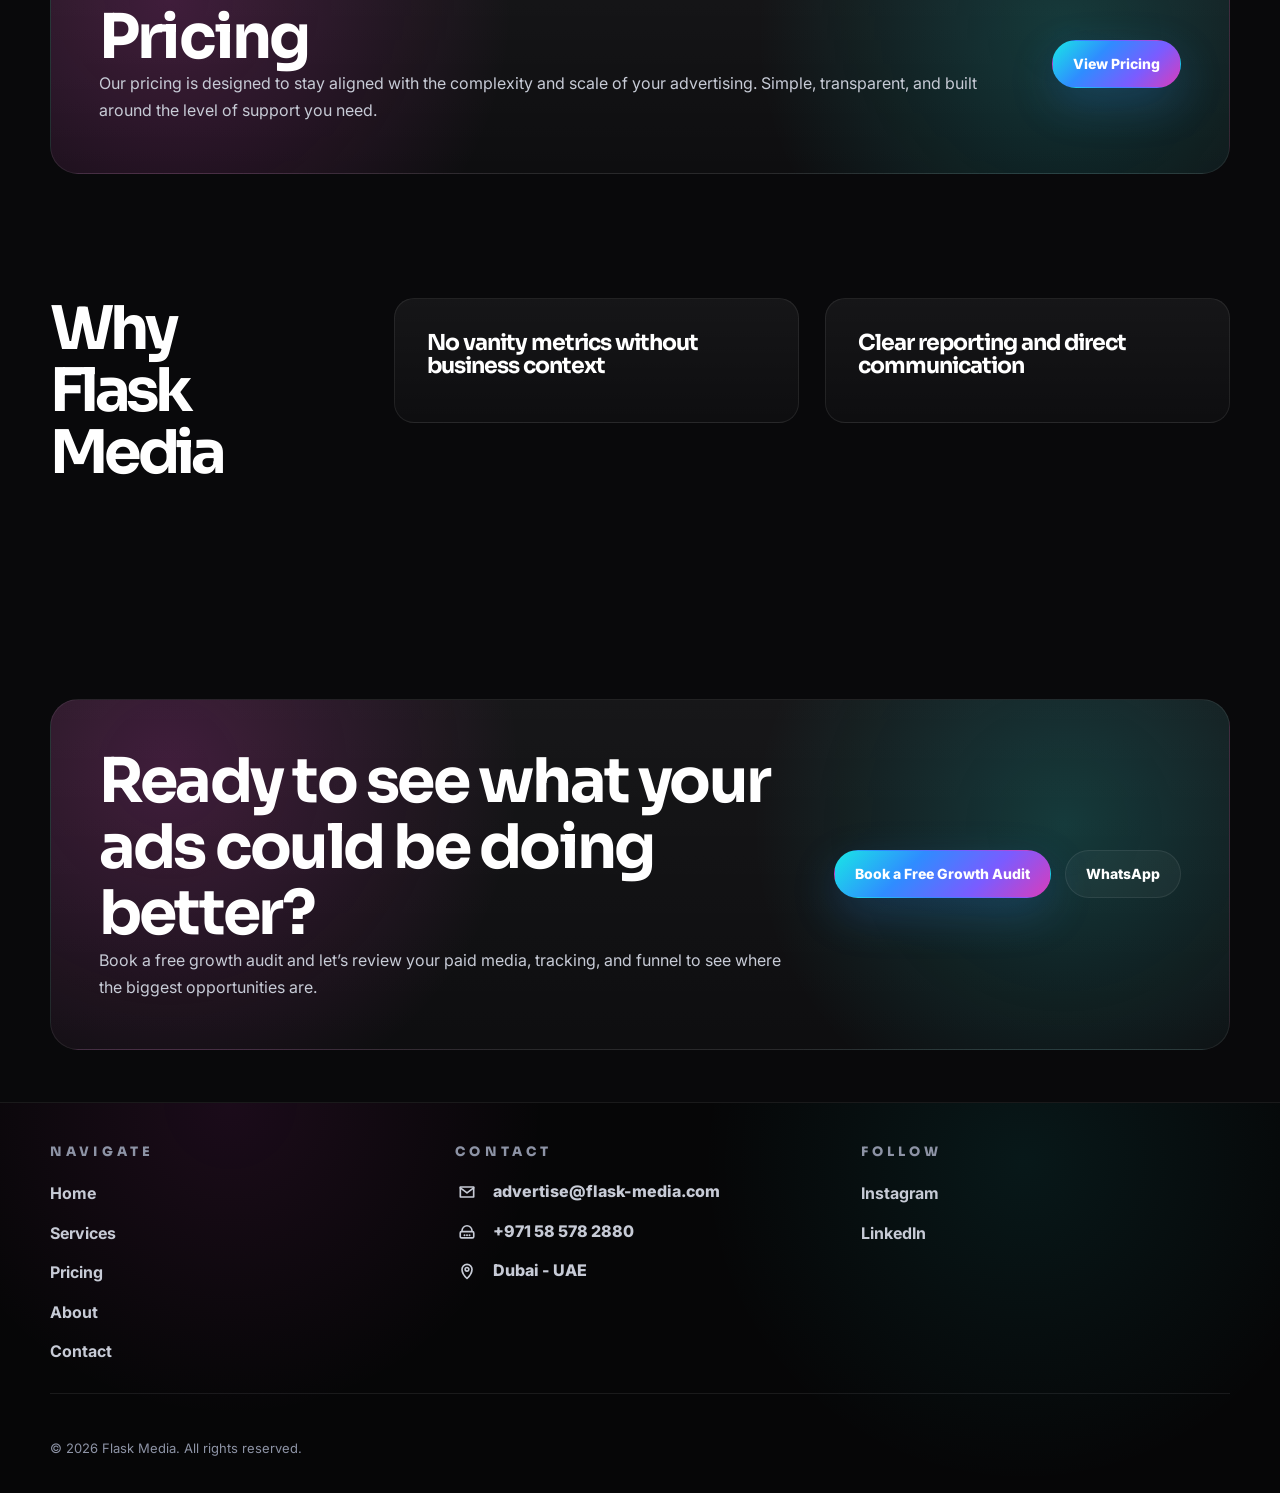
==== commit e278b7c4: "xx" ====
--- a/index.html
+++ b/index.html
@@ -77,7 +77,7 @@
       </div>
     </section>
     <section class="section">
-      <div class="container grid-2">
+      <div class="container grid-2 split-headline-layout">
         <div class="section-head reveal stacked-title stacked-title-what">
           <h2><span>What</span><span>We</span><span>Do</span></h2>
         </div>
@@ -216,7 +216,7 @@
       </div>
     </section>
     <section class="section">
-      <div class="container grid-2">
+      <div class="container grid-2 split-headline-layout">
         <div class="section-head reveal stacked-title stacked-title-why">
           <h2><span>Why</span><span>Flask</span><span>Media</span></h2>
         </div>
--- a/assets/css/style.css
+++ b/assets/css/style.css
@@ -1781,3 +1781,68 @@
     display: inline;
   }
 }
+
+
+/* Desktop headline layout polish for short stacked titles on home + about */
+@media (min-width: 981px) {
+  .split-headline-layout {
+    grid-template-columns: minmax(220px, 300px) minmax(0, 1fr);
+    column-gap: clamp(24px, 3.4vw, 56px);
+    align-items: start;
+  }
+
+  .split-headline-layout > .stacked-title {
+    align-self: start;
+    margin-bottom: 0;
+    max-width: 300px;
+    padding-top: 4px;
+  }
+
+  .split-headline-layout > .stacked-title h2 {
+    display: flex;
+    flex-direction: column;
+    gap: 8px;
+    font-size: clamp(54px, 4.7vw, 76px);
+    line-height: 0.9;
+    letter-spacing: -0.07em;
+  }
+
+  .split-headline-layout > .stacked-title h2 span {
+    display: block;
+  }
+
+  .split-headline-layout > .stacked-title.stacked-title-what h2 {
+    max-width: 4.2ch;
+  }
+
+  .split-headline-layout > .stacked-title.stacked-title-who h2 {
+    max-width: 4.5ch;
+  }
+
+  .split-headline-layout > .stacked-title.stacked-title-why h2 {
+    max-width: 5.8ch;
+  }
+
+  .split-headline-layout > :not(.stacked-title) {
+    align-self: start;
+  }
+}
+
+@media (max-width: 980px) {
+  .split-headline-layout {
+    grid-template-columns: 1fr;
+  }
+
+  .split-headline-layout > .stacked-title {
+    max-width: 100%;
+  }
+
+  .split-headline-layout > .stacked-title h2 {
+    display: block;
+    line-height: 1.02;
+  }
+
+  .split-headline-layout > .stacked-title h2 span {
+    display: inline;
+  }
+}
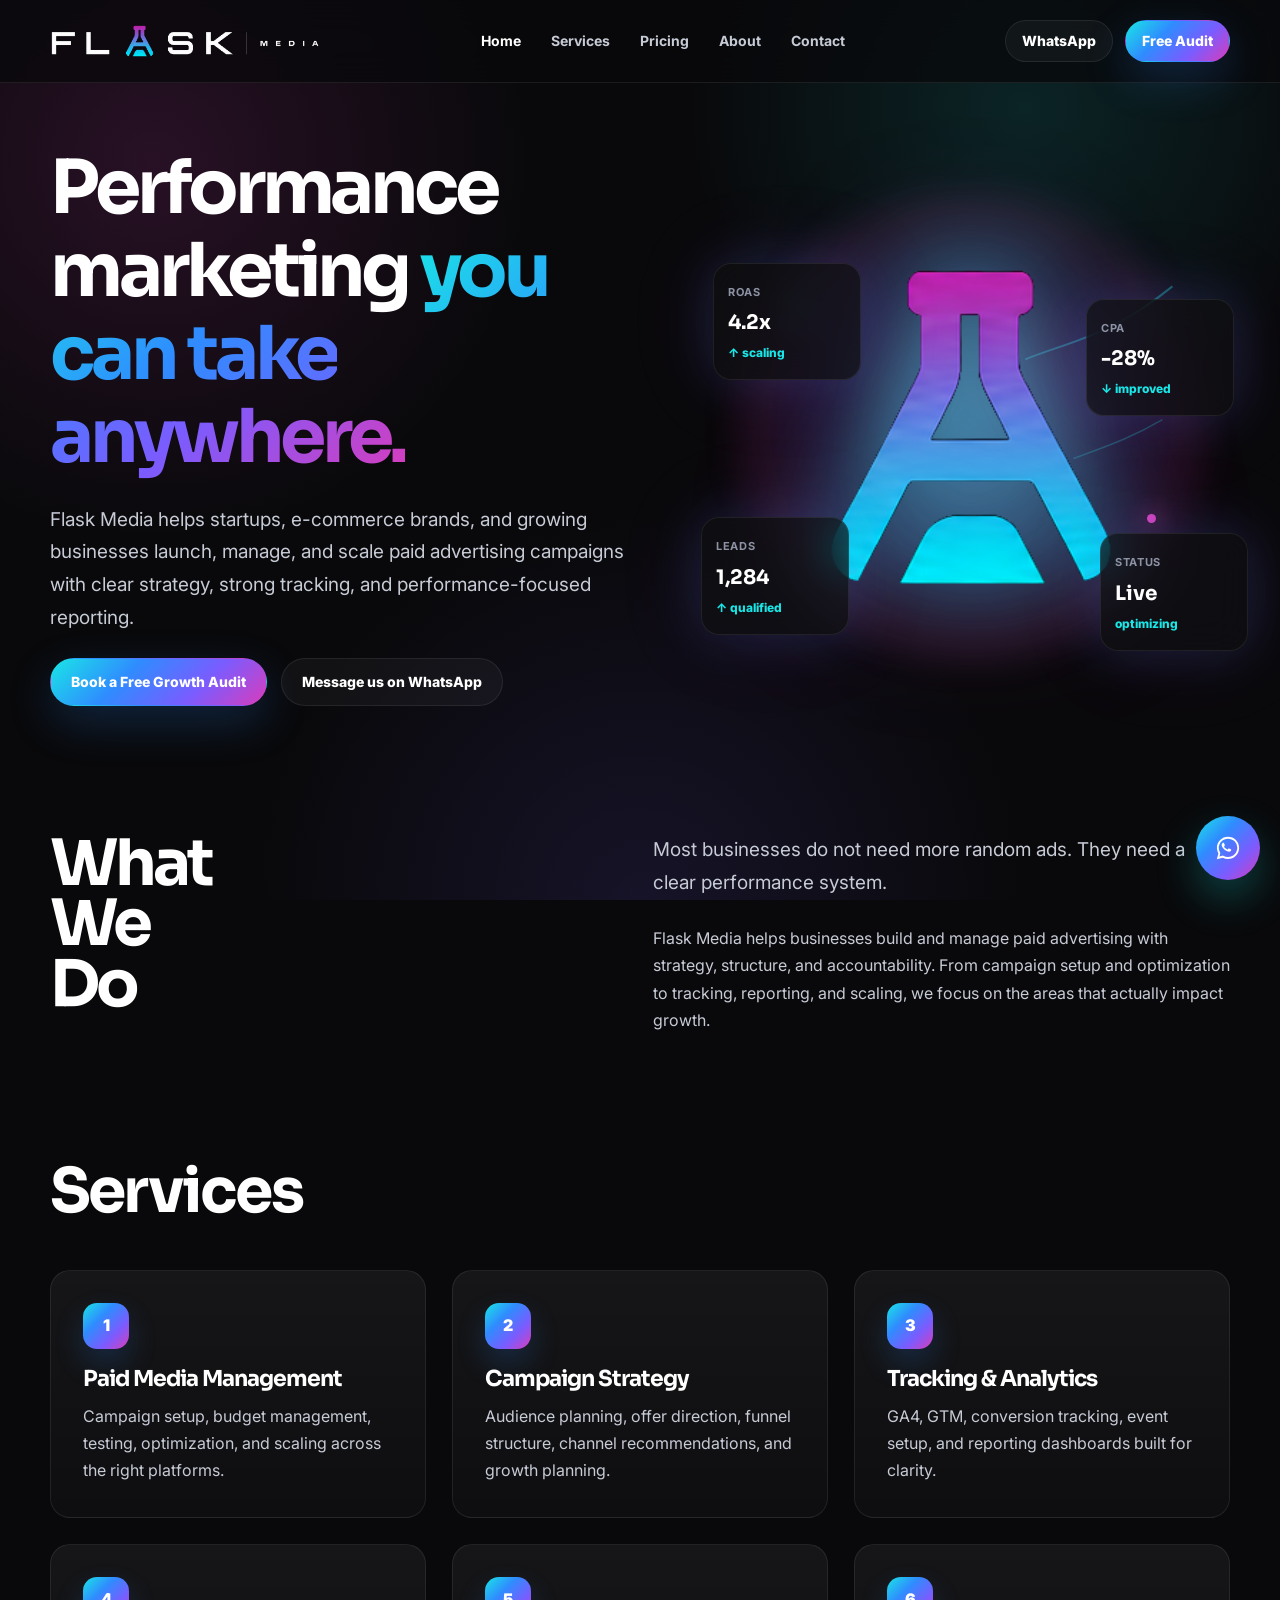
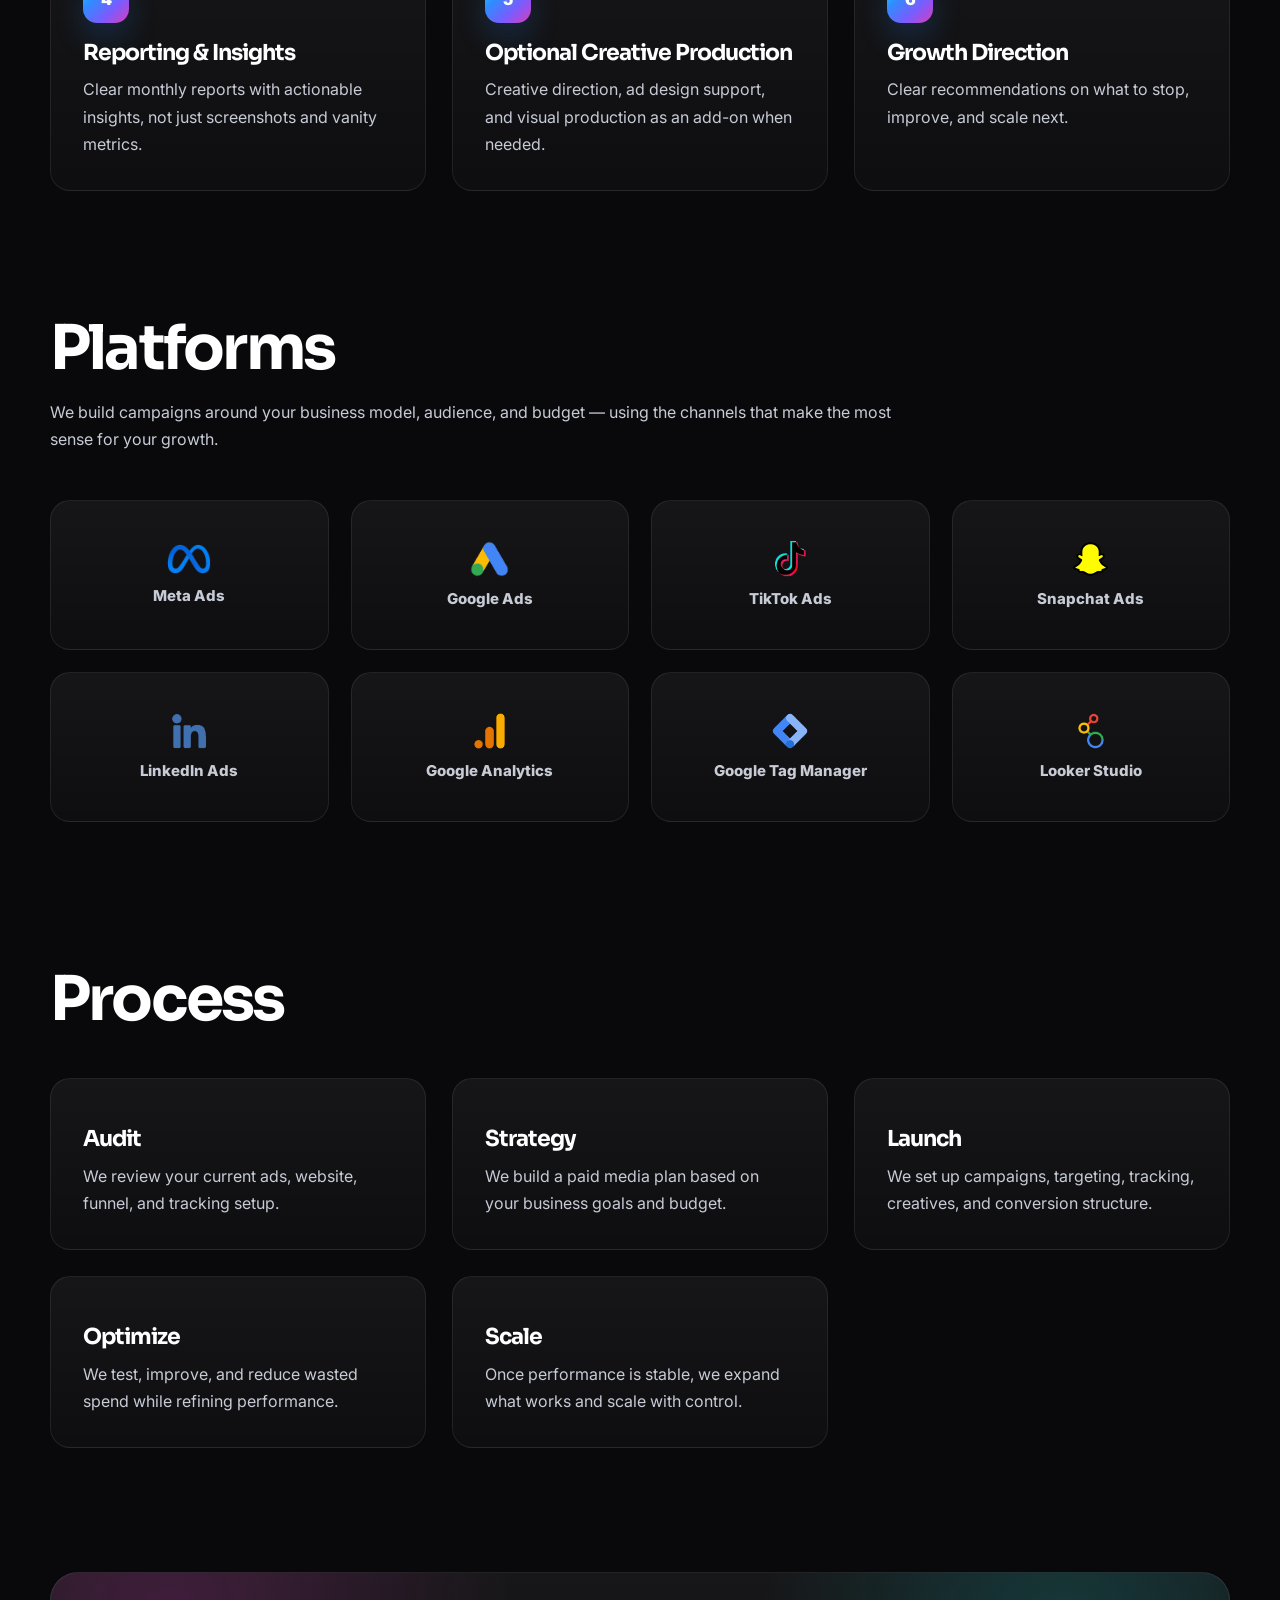
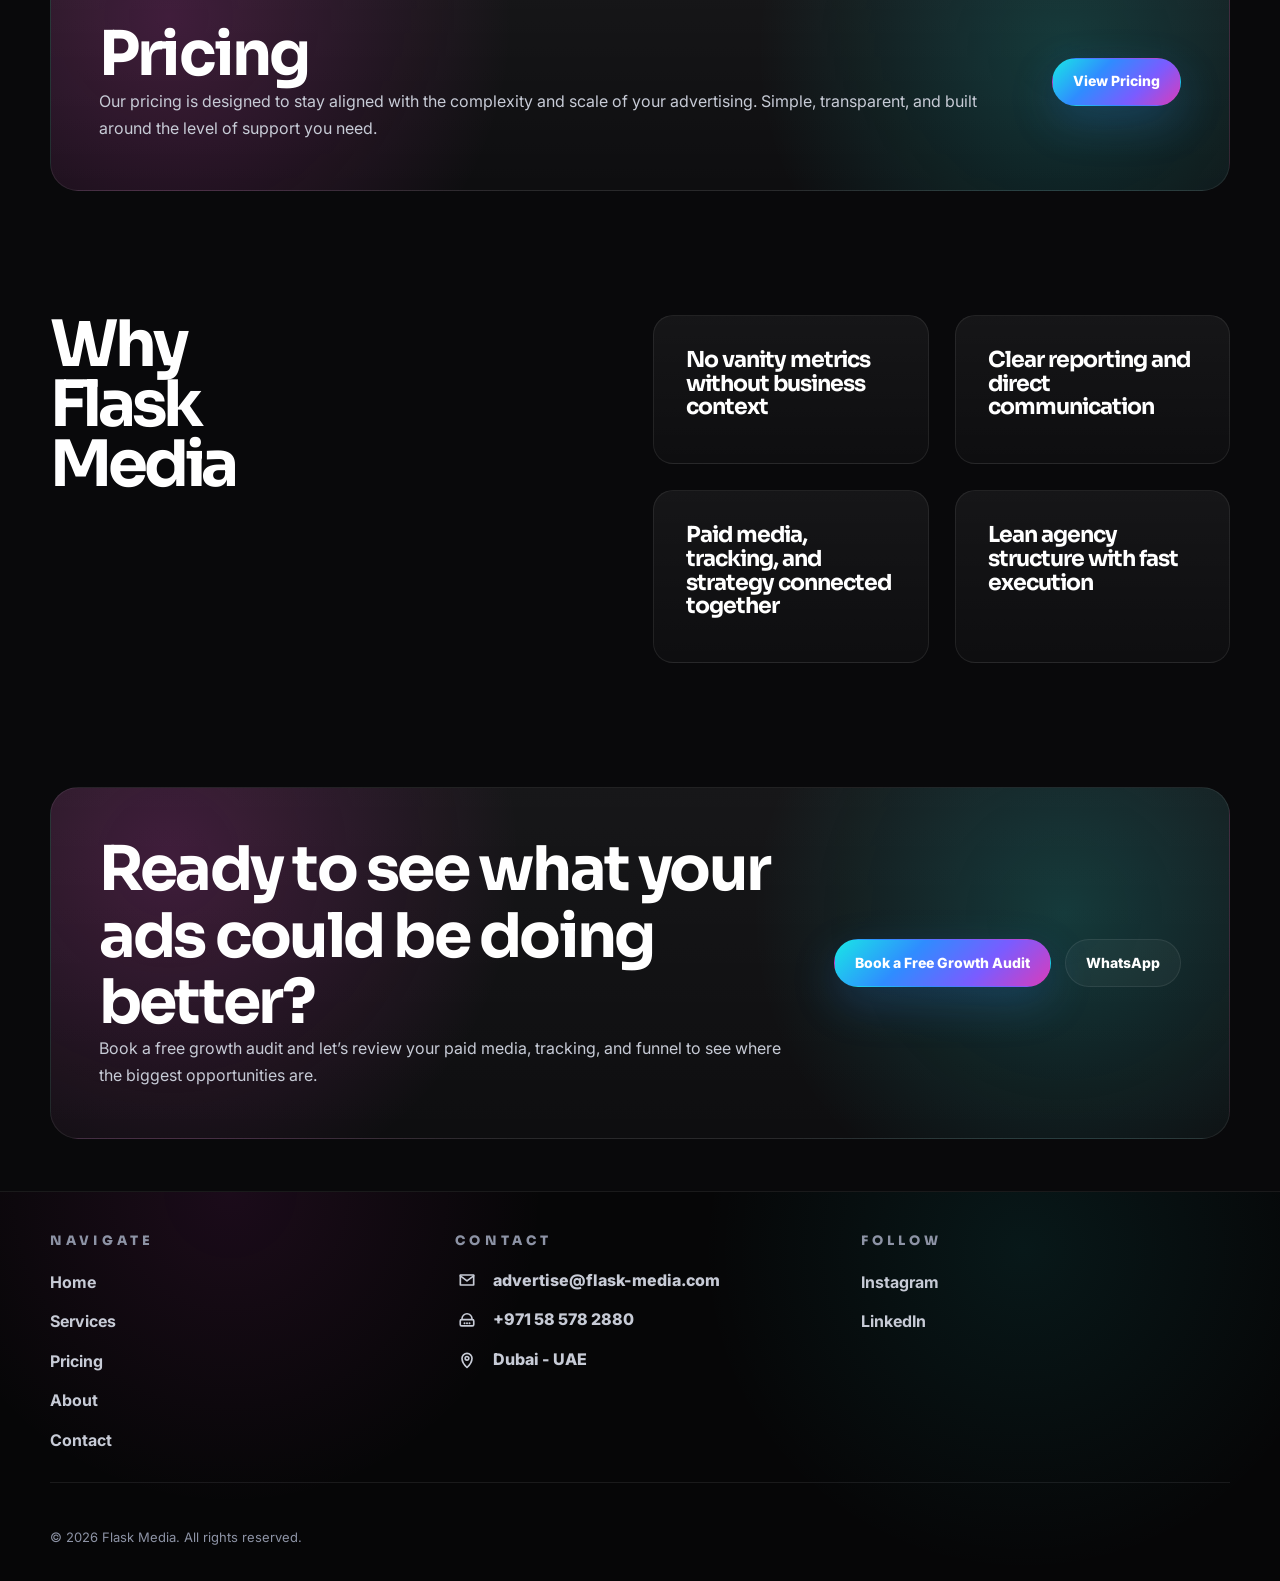
==== commit 8e78ef3a: "xx" ====
--- a/index.html
+++ b/index.html
@@ -77,7 +77,7 @@
       </div>
     </section>
     <section class="section">
-      <div class="container grid-2 split-headline-layout">
+      <div class="container grid-2">
         <div class="section-head reveal stacked-title stacked-title-what">
           <h2><span>What</span><span>We</span><span>Do</span></h2>
         </div>
@@ -216,7 +216,7 @@
       </div>
     </section>
     <section class="section">
-      <div class="container grid-2 split-headline-layout">
+      <div class="container grid-2">
         <div class="section-head reveal stacked-title stacked-title-why">
           <h2><span>Why</span><span>Flask</span><span>Media</span></h2>
         </div>
--- a/assets/css/style.css
+++ b/assets/css/style.css
@@ -1781,68 +1781,3 @@
     display: inline;
   }
 }
-
-
-/* Desktop headline layout polish for short stacked titles on home + about */
-@media (min-width: 981px) {
-  .split-headline-layout {
-    grid-template-columns: minmax(220px, 300px) minmax(0, 1fr);
-    column-gap: clamp(24px, 3.4vw, 56px);
-    align-items: start;
-  }
-
-  .split-headline-layout > .stacked-title {
-    align-self: start;
-    margin-bottom: 0;
-    max-width: 300px;
-    padding-top: 4px;
-  }
-
-  .split-headline-layout > .stacked-title h2 {
-    display: flex;
-    flex-direction: column;
-    gap: 8px;
-    font-size: clamp(54px, 4.7vw, 76px);
-    line-height: 0.9;
-    letter-spacing: -0.07em;
-  }
-
-  .split-headline-layout > .stacked-title h2 span {
-    display: block;
-  }
-
-  .split-headline-layout > .stacked-title.stacked-title-what h2 {
-    max-width: 4.2ch;
-  }
-
-  .split-headline-layout > .stacked-title.stacked-title-who h2 {
-    max-width: 4.5ch;
-  }
-
-  .split-headline-layout > .stacked-title.stacked-title-why h2 {
-    max-width: 5.8ch;
-  }
-
-  .split-headline-layout > :not(.stacked-title) {
-    align-self: start;
-  }
-}
-
-@media (max-width: 980px) {
-  .split-headline-layout {
-    grid-template-columns: 1fr;
-  }
-
-  .split-headline-layout > .stacked-title {
-    max-width: 100%;
-  }
-
-  .split-headline-layout > .stacked-title h2 {
-    display: block;
-    line-height: 1.02;
-  }
-
-  .split-headline-layout > .stacked-title h2 span {
-    display: inline;
-  }
-}
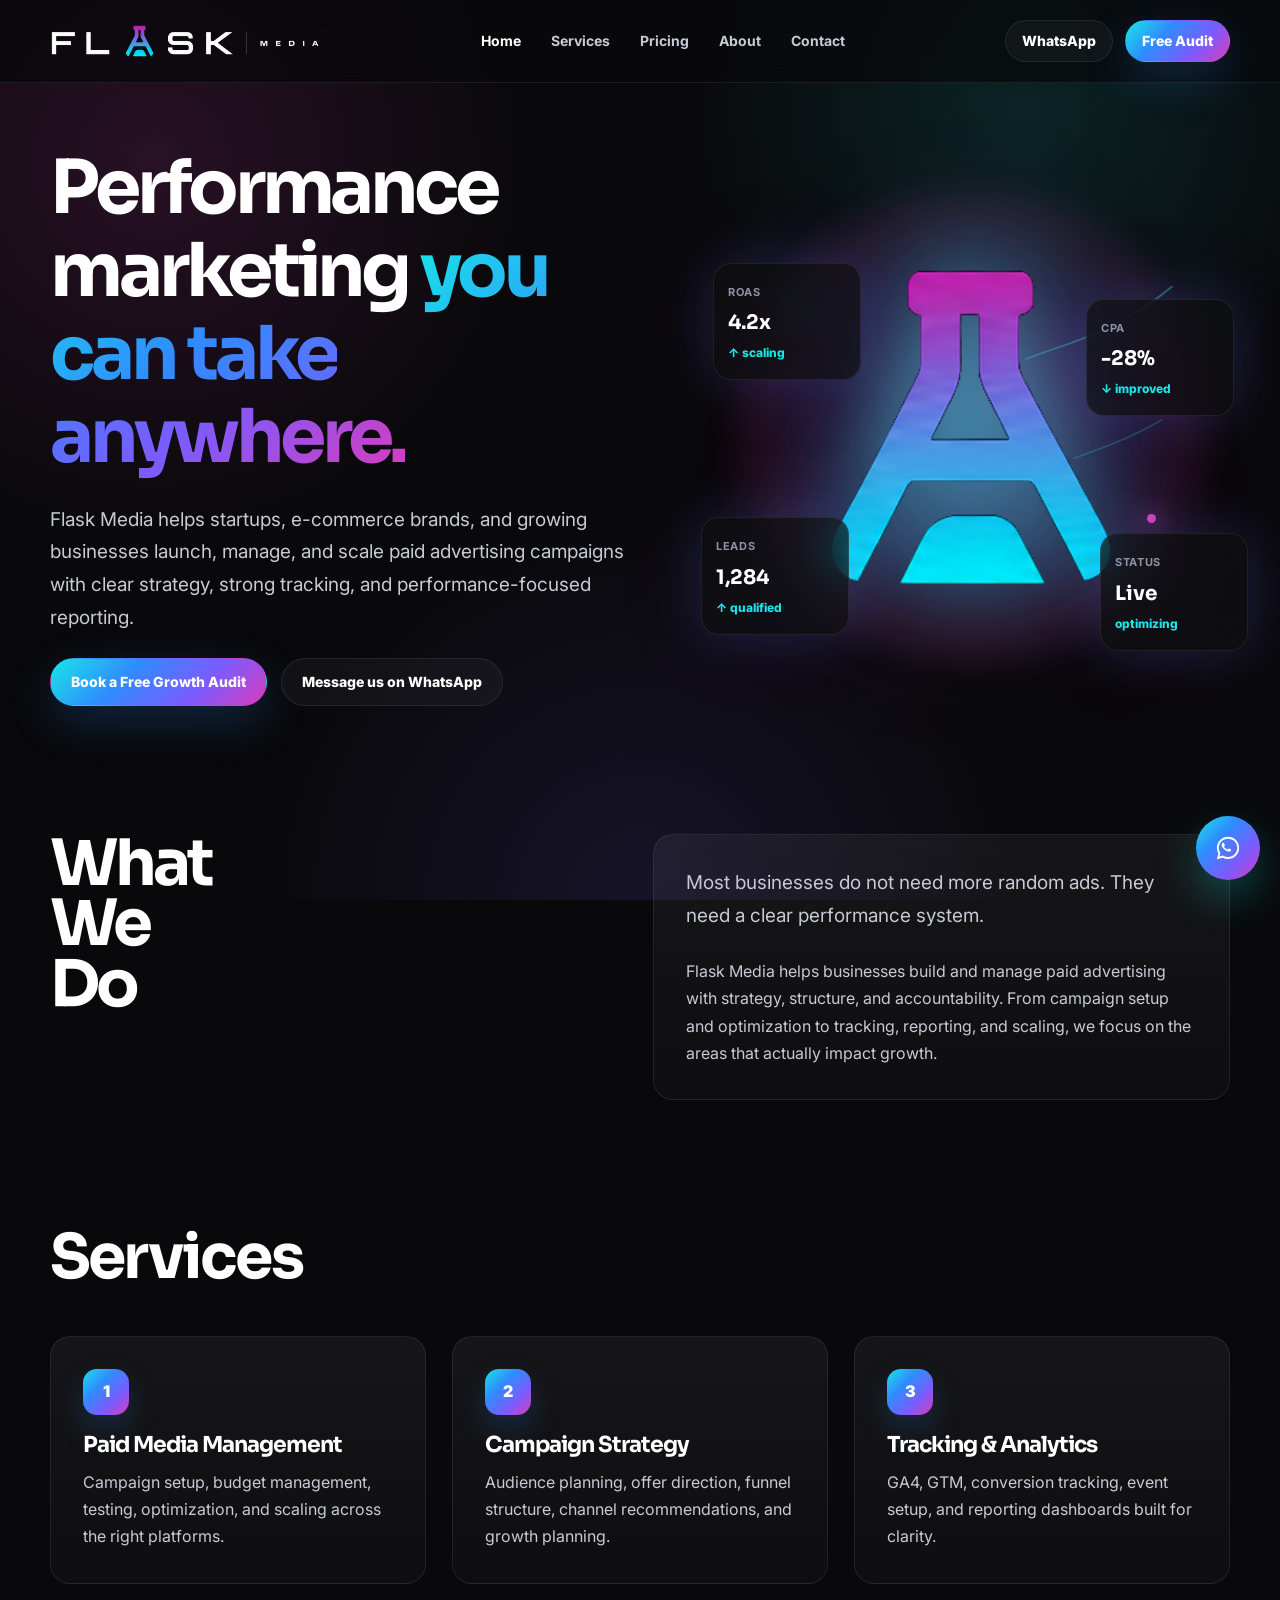
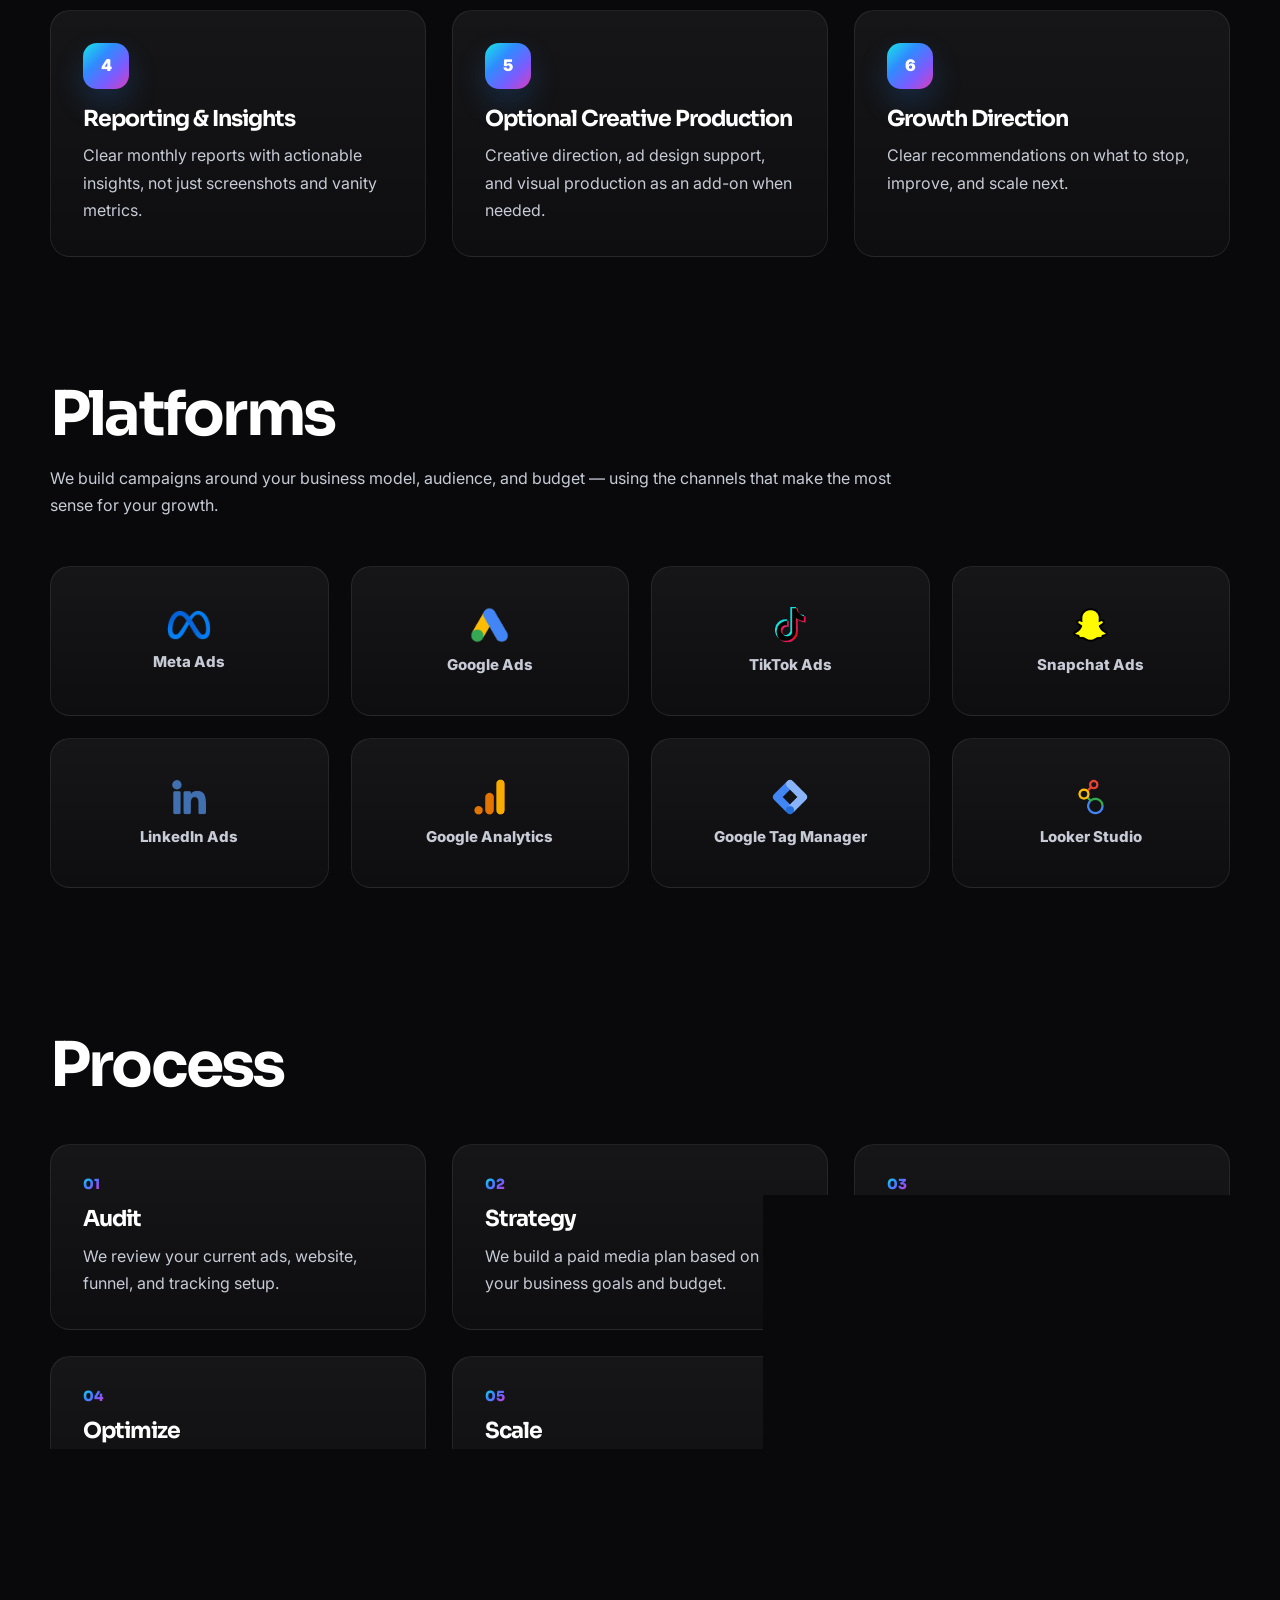
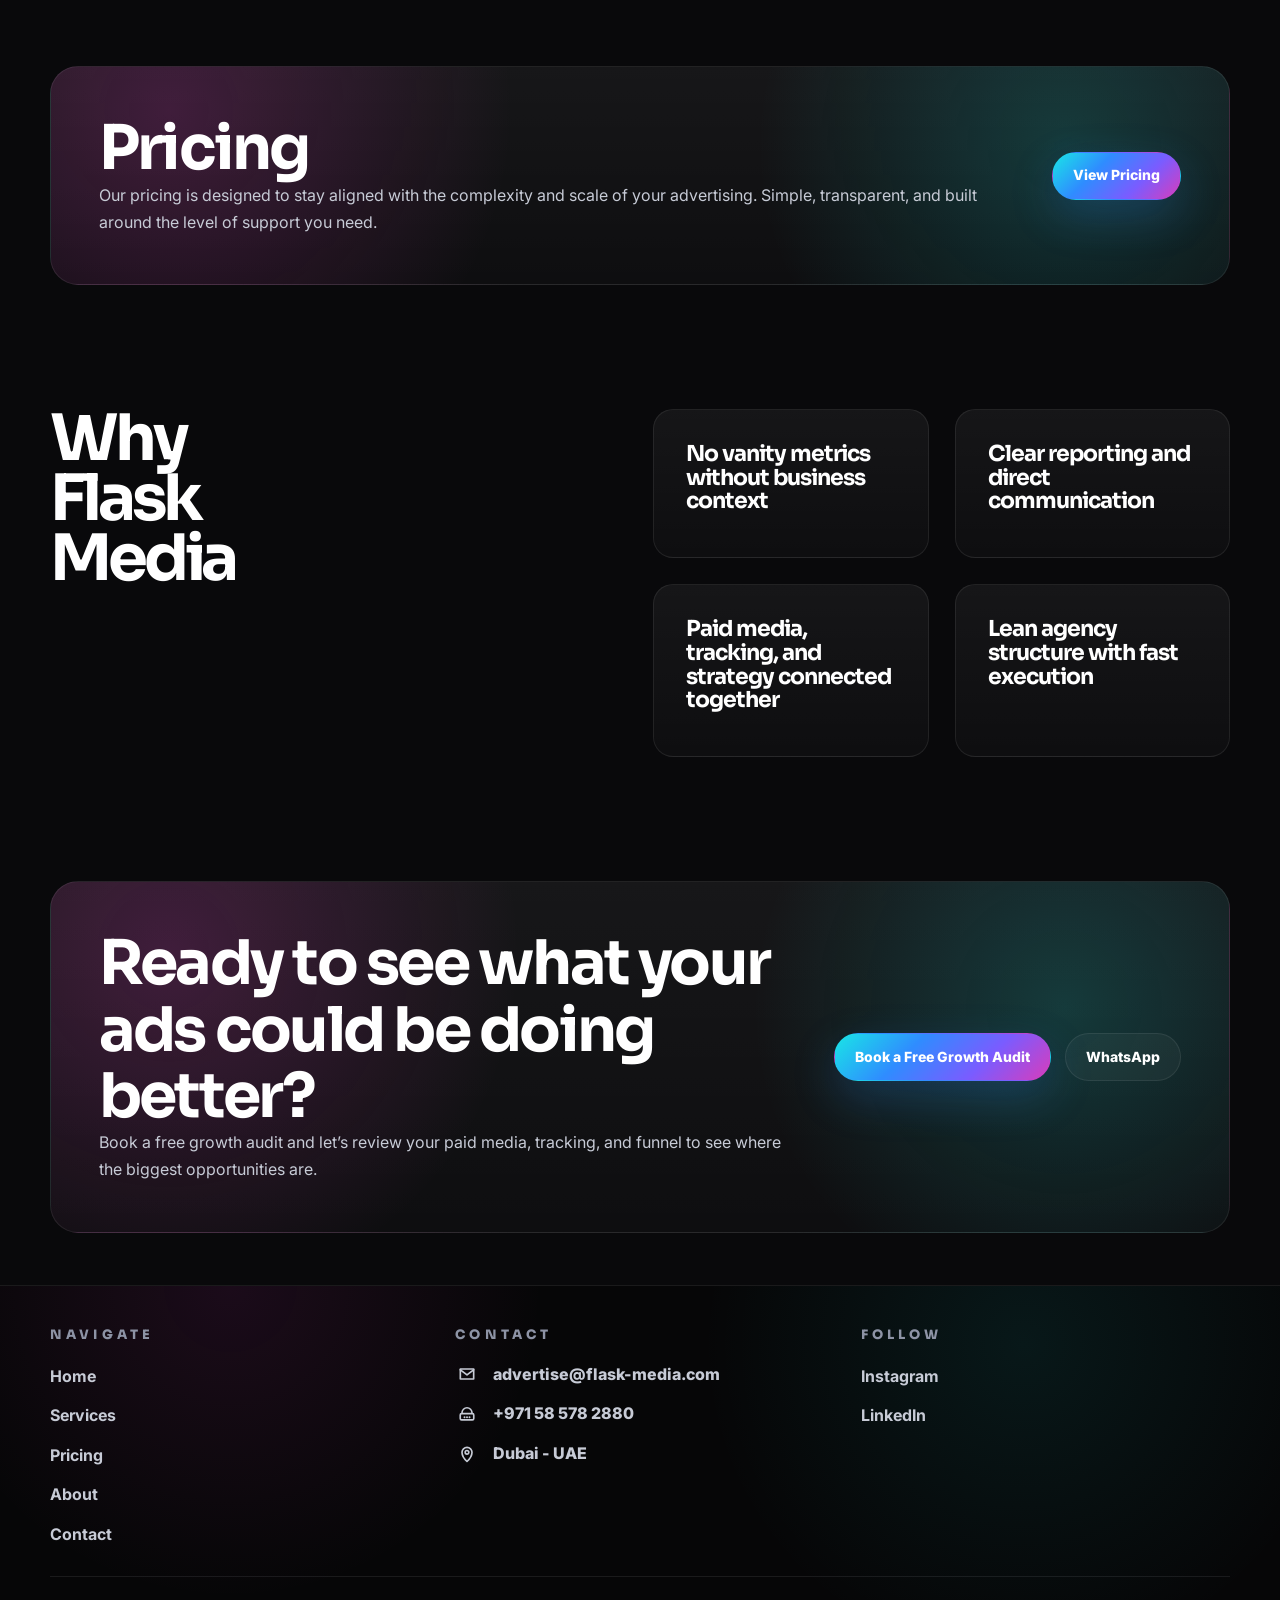
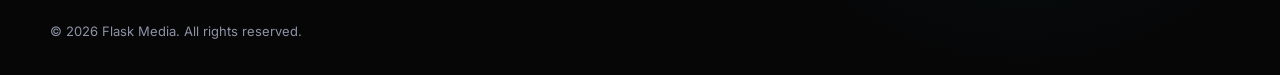
==== commit 50eae44b: "xx" ====
--- a/index.html
+++ b/index.html
@@ -81,7 +81,7 @@
         <div class="section-head reveal stacked-title stacked-title-what">
           <h2><span>What</span><span>We</span><span>Do</span></h2>
         </div>
-        <div class="reveal">
+        <div class="card reveal">
           <p class="lead">Most businesses do not need more random ads. They need a clear performance system.</p><br>
           <p>Flask Media helps businesses build and manage paid advertising with strategy, structure, and
             accountability. From campaign setup and optimization to tracking, reporting, and scaling, we focus on the
@@ -313,4 +313,4 @@
   <script src="assets/js/main.js"></script>
 </body>
 
-</html>+</html>
--- a/assets/css/style.css
+++ b/assets/css/style.css
@@ -588,17 +588,26 @@
 .process-card::before {
   counter-increment: step;
   content: '0' counter(step);
+  position: relative;
+  inset: auto;
+  display: block;
+  width: max-content;
+  margin-bottom: 16px;
   font-family: Sora, sans-serif;
   font-size: 14px;
+  line-height: 1;
   font-weight: 900;
   color: transparent;
   background: var(--gradient-brand);
   -webkit-background-clip: text;
   background-clip: text;
+  opacity: 1;
+  transition: none;
+  pointer-events: none;
 }
 
 .process-card h3 {
-  margin-top: 16px;
+  margin-top: 0;
 }
 
 .cta-band {
@@ -1780,4 +1789,8 @@
   .stacked-title h2 span {
     display: inline;
   }
-}
+
+  .stacked-title h2 span:not(:last-child)::after {
+    content: " ";
+  }
+}
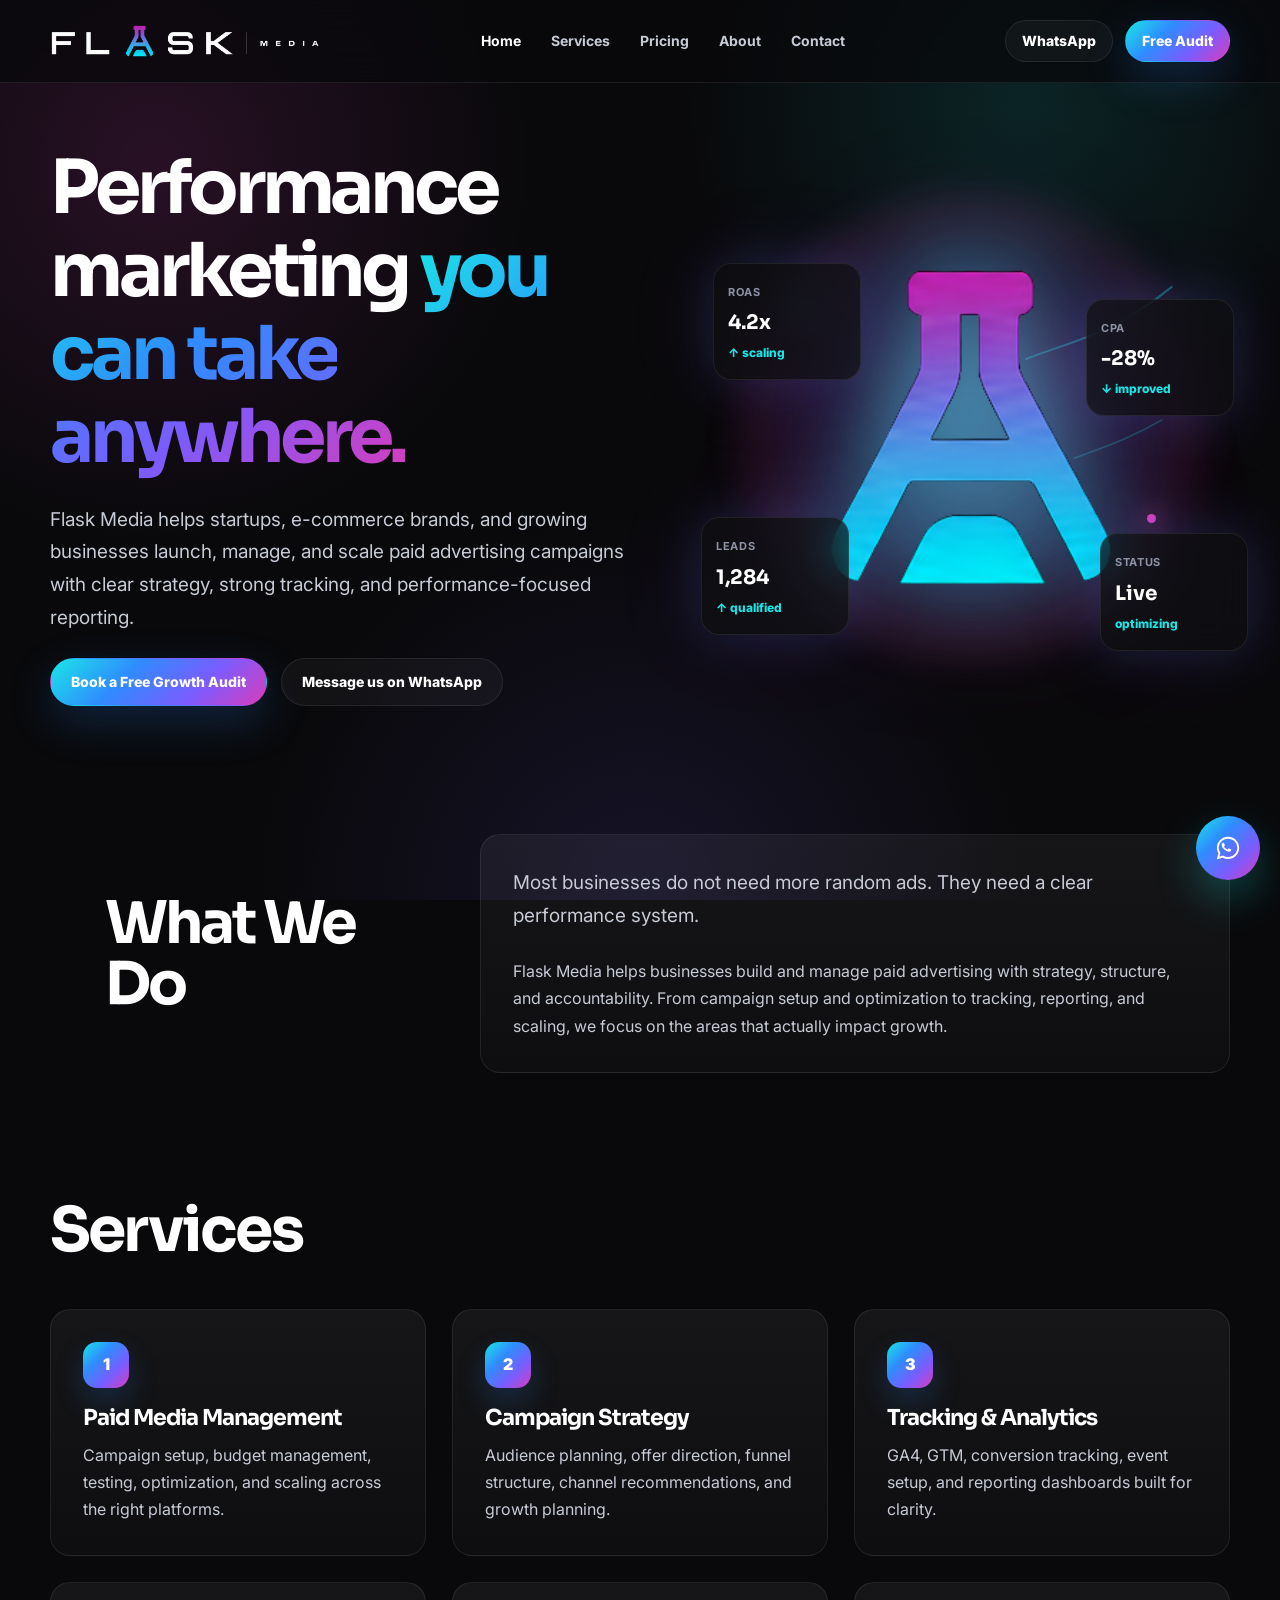
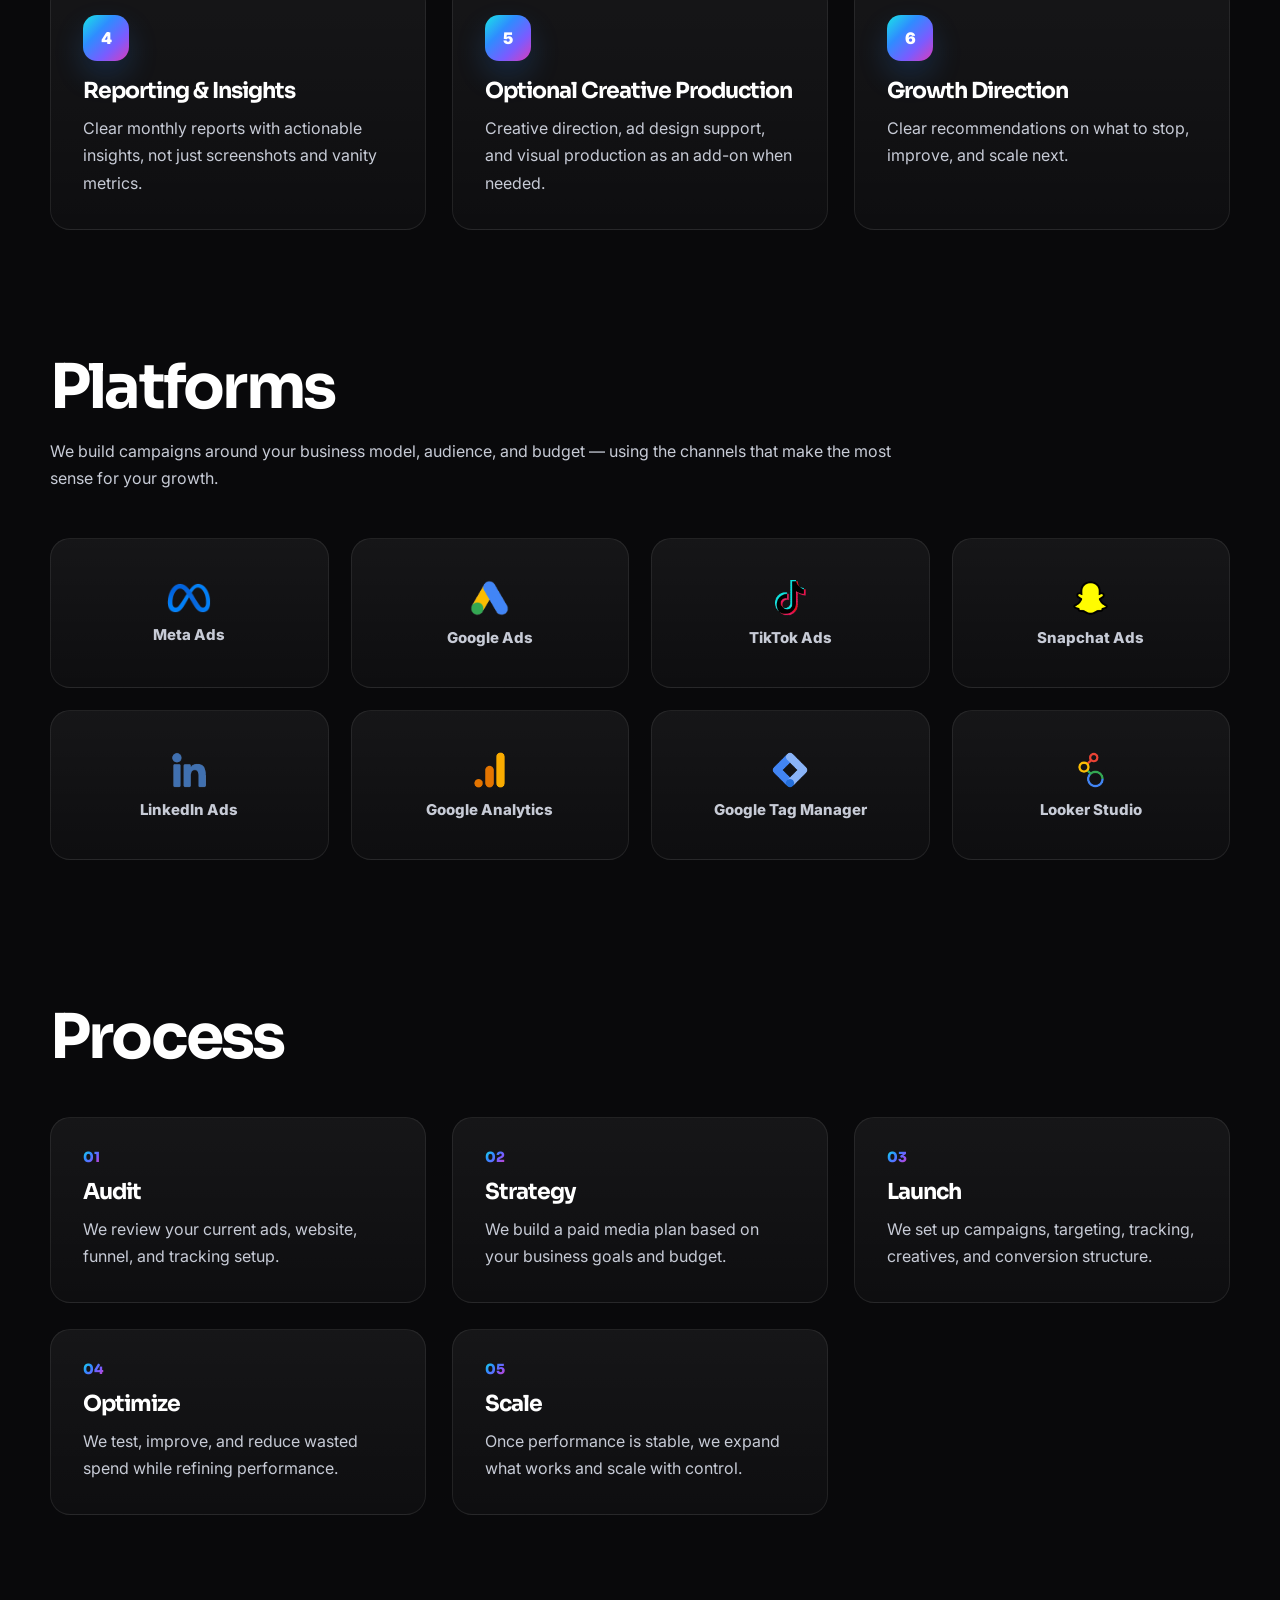
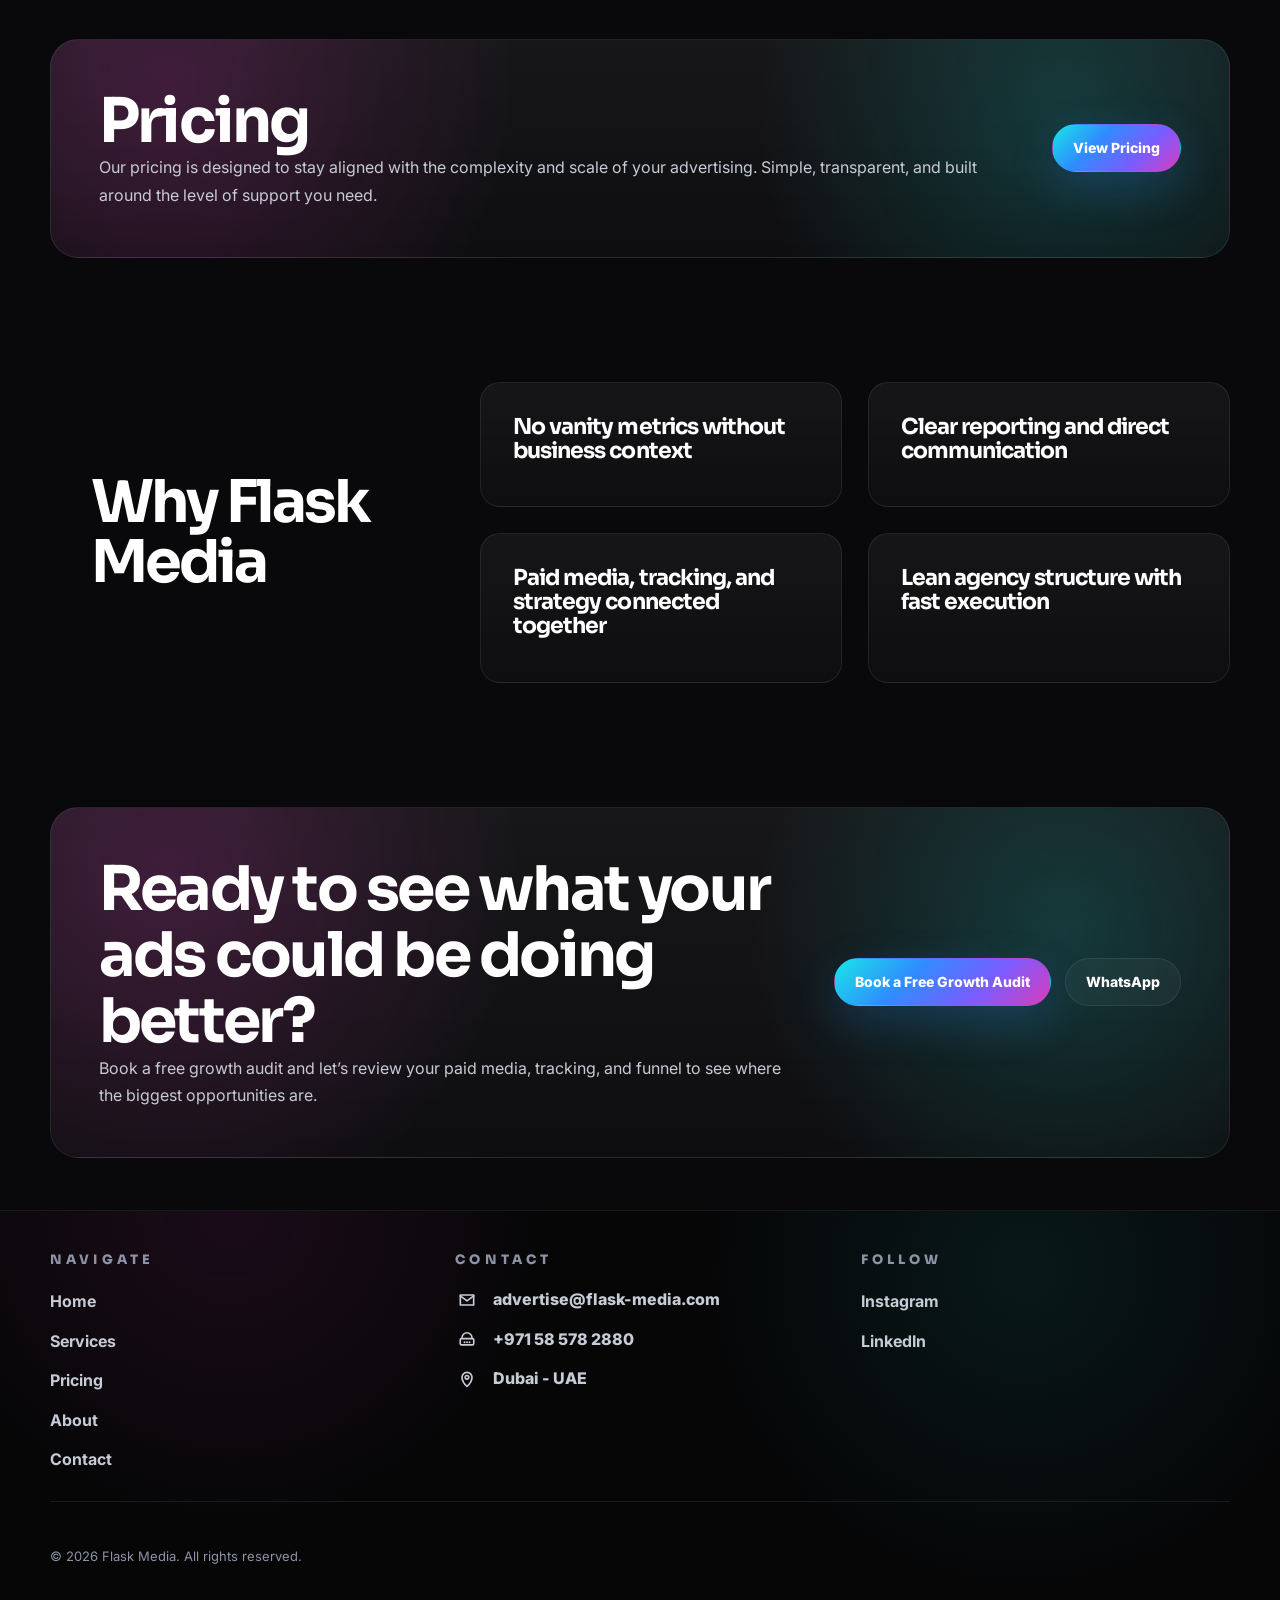
==== commit 8482a570: "xx" ====
--- a/index.html
+++ b/index.html
@@ -77,9 +77,9 @@
       </div>
     </section>
     <section class="section">
-      <div class="container grid-2">
+      <div class="container grid-2 stacked-feature">
         <div class="section-head reveal stacked-title stacked-title-what">
-          <h2><span>What</span><span>We</span><span>Do</span></h2>
+          <h2><span>What We</span><span>Do</span></h2>
         </div>
         <div class="card reveal">
           <p class="lead">Most businesses do not need more random ads. They need a clear performance system.</p><br>
@@ -216,9 +216,9 @@
       </div>
     </section>
     <section class="section">
-      <div class="container grid-2">
+      <div class="container grid-2 stacked-feature">
         <div class="section-head reveal stacked-title stacked-title-why">
-          <h2><span>Why</span><span>Flask</span><span>Media</span></h2>
+          <h2><span>Why Flask</span><span>Media</span></h2>
         </div>
         <div class="grid-2">
           <div class="card reveal">
--- a/assets/css/style.css
+++ b/assets/css/style.css
@@ -690,6 +690,30 @@
   padding: 30px;
 }
 
+.form-status {
+  min-height: 24px;
+  margin-top: 14px;
+  font-size: 14px;
+  font-weight: 800;
+}
+
+.form-status[data-state="success"] {
+  color: var(--cyan);
+}
+
+.form-status[data-state="error"] {
+  color: #ff6bcb;
+}
+
+.form-status[data-state="loading"] {
+  color: var(--text-secondary);
+}
+
+.form-card button:disabled {
+  cursor: wait;
+  opacity: .72;
+}
+
 .form-grid {
   display: grid;
   grid-template-columns: 1fr 1fr;
@@ -1646,7 +1670,7 @@
   .hero-visual {
     min-height: 330px !important;
     padding: 10px 0 18px !important;
-    overflow: hidden !important;
+    overflow: visible !important;
   }
 
   .hero-emblem {
@@ -1671,15 +1695,17 @@
   }
 
   .hero-orb {
-    width: min(265px, 70vw) !important;
-    height: min(265px, 70vw) !important;
-    filter: blur(10px) !important;
+    width: min(330px, 86vw) !important;
+    height: min(330px, 86vw) !important;
+    filter: blur(18px) !important;
   }
 
   .signal-lines {
-    width: 100% !important;
-    height: 100% !important;
-    opacity: .34 !important;
+    inset: -42px !important;
+    width: auto !important;
+    height: auto !important;
+    overflow: visible !important;
+    opacity: .24 !important;
   }
 
   .metric-card {
@@ -1751,33 +1777,32 @@
 }
 
 @media (min-width: 981px) {
+  .stacked-feature {
+    grid-template-columns: minmax(240px, 360px) minmax(0, 1fr);
+    column-gap: clamp(44px, 5.5vw, 88px);
+    align-items: center;
+  }
+
   .grid-2 > .stacked-title {
-    align-self: start;
+    align-self: center;
+    justify-self: center;
     margin-bottom: 0;
-    max-width: 420px;
+    max-width: 360px;
   }
 
   .stacked-title h2 {
-    font-size: clamp(58px, 5vw, 78px);
-    line-height: .94;
-    letter-spacing: -0.065em;
-    max-width: none;
+    font-size: clamp(52px, 4.6vw, 72px);
+    line-height: 1.02;
+    letter-spacing: -0.052em;
+    max-width: 10ch;
   }
 
   .stacked-title h2 span {
     display: block;
   }
 
-  .stacked-title-what h2 {
-    max-width: 4.6ch;
-  }
-
-  .stacked-title-why h2 {
-    max-width: 5.7ch;
-  }
-
-  .stacked-title-who h2 {
-    max-width: 4.8ch;
+  .stacked-feature > :not(.stacked-title) {
+    align-self: center;
   }
 }
 
